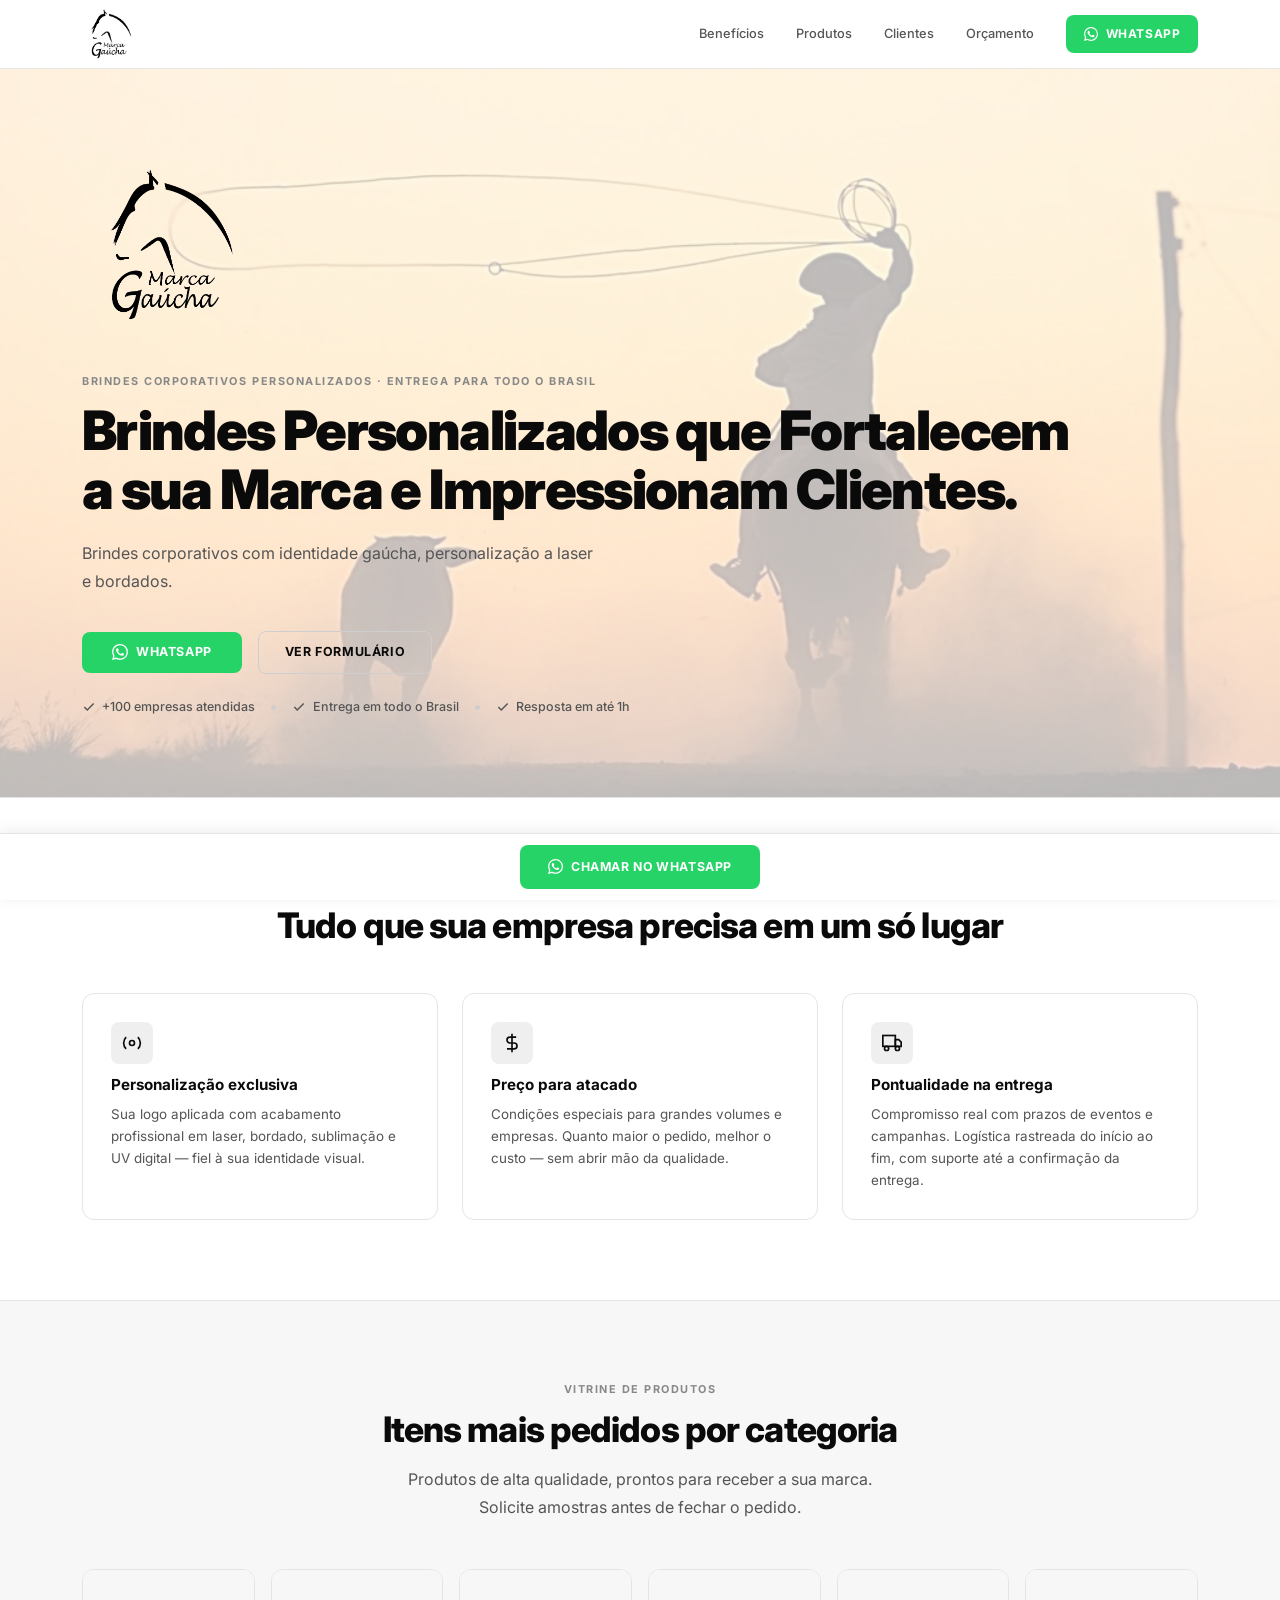
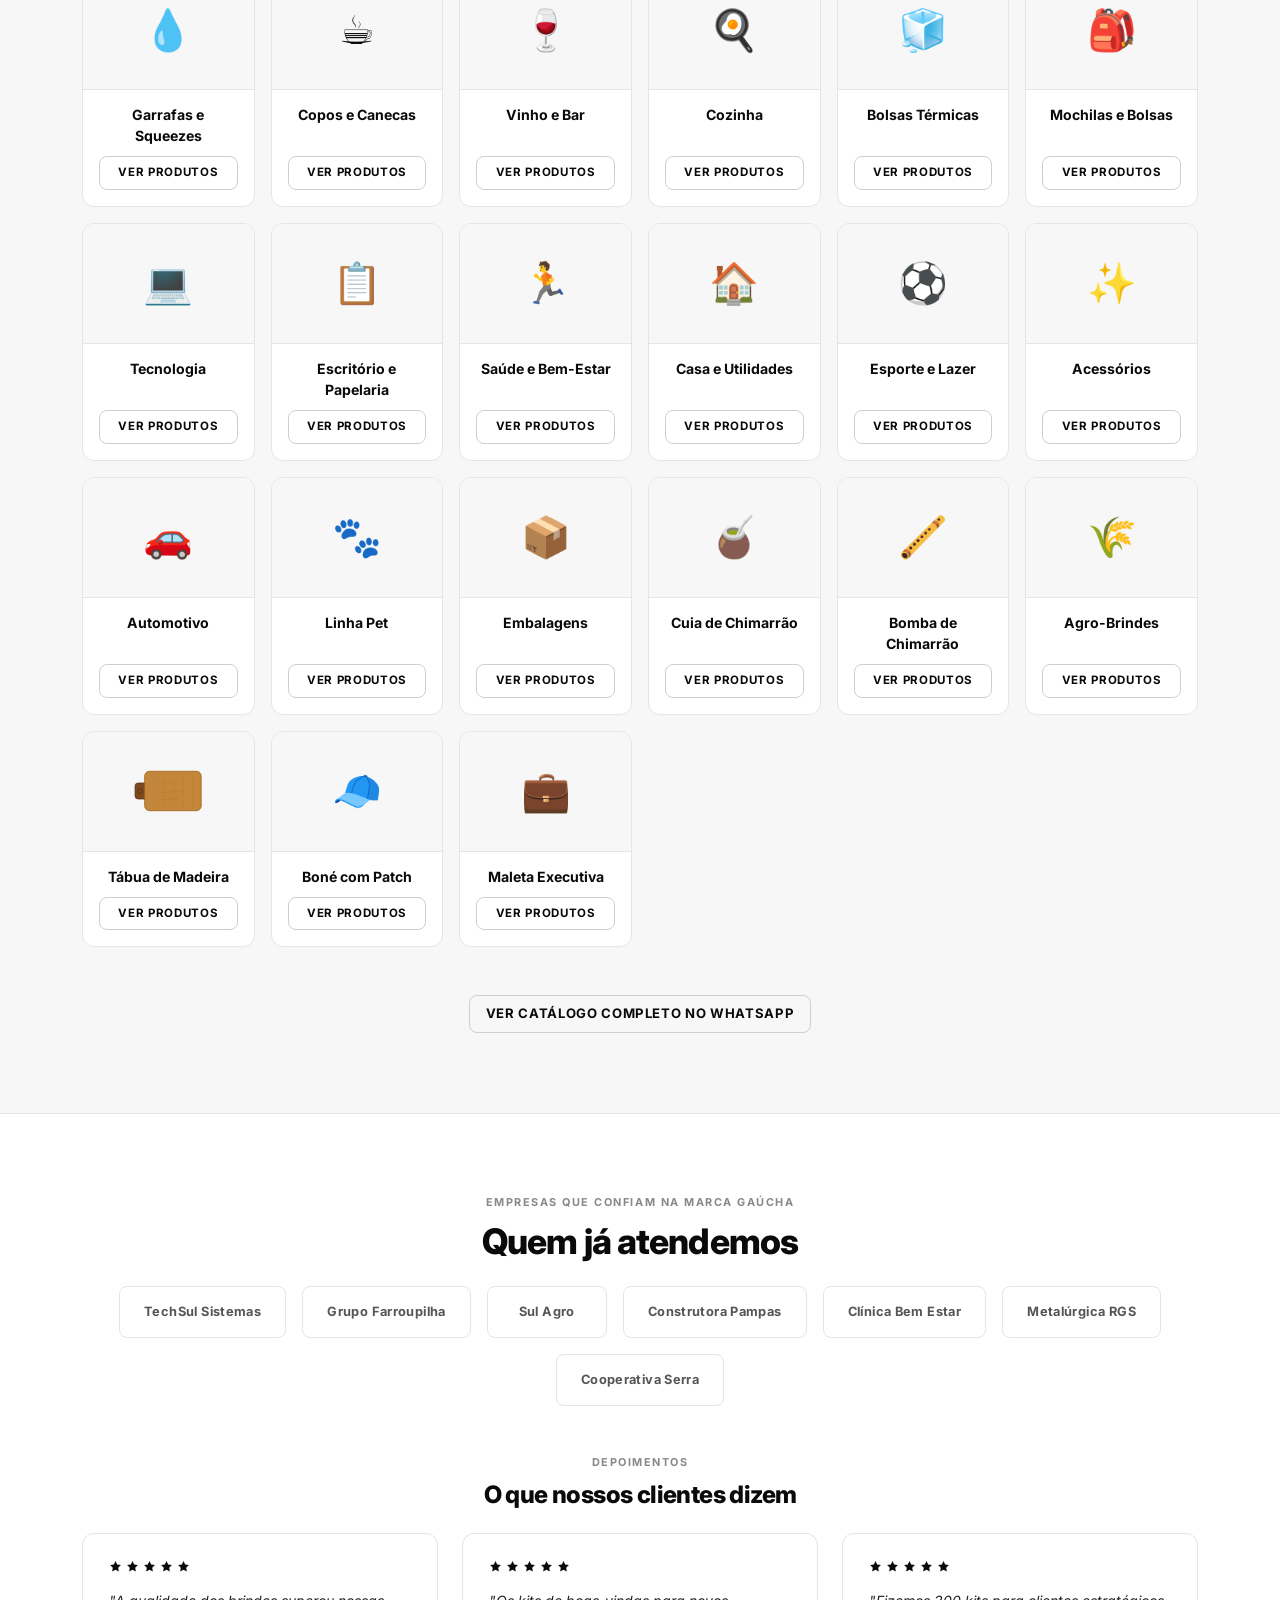
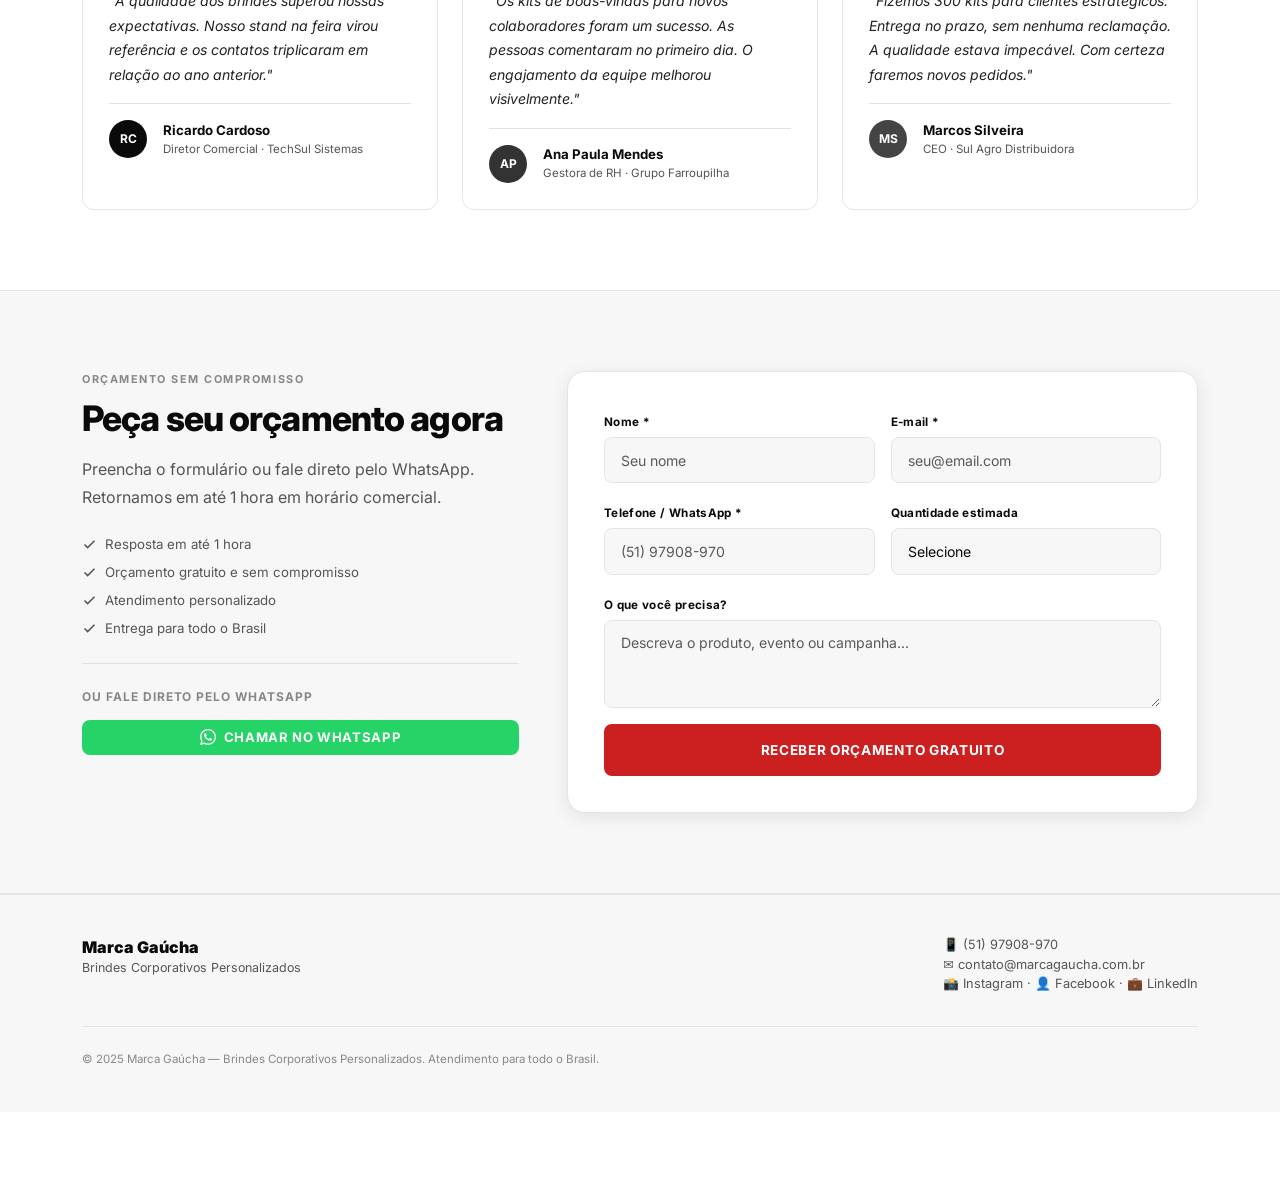
==== index.html @ e9549415 "Fix botao Ver Formulario: white-space nowrap e min-width para igualar altura ao botao WhatsApp Co-Au" ====
<!DOCTYPE html>
<html lang="pt-BR">
<head>
  <meta charset="UTF-8">
  <meta name="viewport" content="width=device-width, initial-scale=1.0">
  <title>Marca Gaúcha — Brindes Corporativos Personalizados</title>

  <!-- Bootstrap 5 -->
  <link rel="stylesheet" href="https://cdn.jsdelivr.net/npm/bootstrap@5.3.3/dist/css/bootstrap.min.css">

  <!-- Google Fonts -->
  <link rel="preconnect" href="https://fonts.googleapis.com">
  <link rel="preconnect" href="https://fonts.gstatic.com" crossorigin>
  <link rel="stylesheet" href="https://fonts.googleapis.com/css2?family=Inter:wght@400;500;600;700;800;900&display=swap">

  <style>
  /* ── Brand tokens ───────────────────────────────────────── */
  :root {
    --red: #CC1F1F;
    --red-h: #B01A1A;
    --border: #E5E5E5;
    --border-2: #CECECE;
    --surface: #F7F7F7;
    --surface2: #EFEFEF;
    --ink: #0a0a0a;
    --ink-2: #222222;
    --ink-muted: #555555;
    --ink-light: #888888;
    --radius: 8px;
    --radius-lg: 12px;
    --radius-xl: 18px;
    --shadow: 0 1px 6px rgba(0,0,0,.07);
    --shadow-md: 0 4px 18px rgba(0,0,0,.09);
  }

  /* ── Global ─────────────────────────────────────────────── */
  body {
    font-family: 'Inter', system-ui, sans-serif;
    color: var(--ink);
    background: #fff;
    padding-bottom: 68px;
    -webkit-font-smoothing: antialiased;
  }
  html { scroll-behavior: smooth; }
  a { text-decoration: none; color: inherit; }

  /* ── Typography ─────────────────────────────────────────── */
  .eyebrow {
    font-size: .68rem;
    font-weight: 700;
    letter-spacing: .14em;
    text-transform: uppercase;
    color: var(--ink-light);
    display: block;
    margin-bottom: .75rem;
  }
  .h-hero {
    font-size: clamp(2rem, 4.5vw, 3.4rem);
    font-weight: 900;
    line-height: 1.08;
    letter-spacing: -.03em;
    color: var(--ink);
    text-wrap: balance;
  }
  .h-section {
    font-size: clamp(1.5rem, 3vw, 2.2rem);
    font-weight: 800;
    line-height: 1.12;
    letter-spacing: -.025em;
    color: var(--ink);
    text-wrap: balance;
  }
  .lead-custom { font-size: 1rem; color: var(--ink-muted); line-height: 1.75; }

  /* ── Bootstrap btn overrides ────────────────────────────── */
  .btn {
    font-family: 'Inter', sans-serif;
    font-weight: 700;
    letter-spacing: .05em;
    text-transform: uppercase;
    font-size: .82rem;
    border-radius: var(--radius);
    transition: all .16s;
  }
  .btn-wa { background: #25D366; color: #fff; border: none; }
  .btn-wa:hover { background: #1ebe5c; color: #fff; transform: translateY(-1px); }
  .btn-brand { background: var(--red); color: #fff; border: none; }
  .btn-brand:hover { background: var(--red-h); color: #fff; transform: translateY(-1px); box-shadow: 0 6px 22px rgba(204,31,31,.28); }
  .btn-outline-custom { background: transparent; border: 1.5px solid var(--border-2); color: var(--ink); }
  .btn-outline-custom:hover { background: var(--ink); color: #fff; border-color: var(--ink); }
  .btn-hero { padding: .7rem 1.6rem; font-size: .78rem; min-width: 160px; white-space: nowrap; justify-content: center; }

  /* ── Sticky bar ─────────────────────────────────────────── */
  .sticky-bar {
    position: fixed;
    bottom: 0; left: 0; right: 0;
    z-index: 1050;
    background: #fff;
    border-top: 1px solid var(--border);
    padding: .7rem 1.25rem;
    box-shadow: 0 -2px 14px rgba(0,0,0,.08);
  }
  .sticky-bar .btn { max-width: 240px; height: 44px; font-size: .77rem; flex: 1; }

  /* ── Navbar ─────────────────────────────────────────────── */
  .site-header { border-bottom: 1px solid var(--border); backdrop-filter: blur(10px); }
  .site-header.sticky-top { background: rgba(255,255,255,.97) !important; }
  .nav-link { font-size: .8rem; font-weight: 500; color: var(--ink-muted) !important; }
  .nav-link:hover { color: var(--ink) !important; }
  .navbar-toggler:focus { box-shadow: none; }

  /* ── Hero ───────────────────────────────────────────────── */
  .hero {
    position: relative;
    padding: 5.5rem 0 5rem;
    border-bottom: 1px solid var(--border);
    background-image: url('img/hero-bg.jpg');
    background-size: cover;
    background-position: center 35%;
  }
  .hero::before {
    content: '';
    position: absolute;
    inset: 0;
    background: rgba(255,255,255,0.72);
    pointer-events: none;
  }
  .hero > .container { position: relative; z-index: 1; }
  .hero-subtitle { font-size: 1rem; color: var(--ink-muted); line-height: 1.75; max-width: 52ch; margin: 1.25rem 0 2.25rem; }
  .hero-trust-badge { display: flex; align-items: center; gap: .4rem; font-size: .78rem; font-weight: 500; color: var(--ink-muted); }
  .trust-dot { width: 5px; height: 5px; border-radius: 50%; background: var(--border-2); display: inline-block; }

  /* ── Sections ───────────────────────────────────────────── */
  .section { padding: 5rem 0; background: #fff; }
  .section-alt { background: var(--surface); border-top: 1px solid var(--border); border-bottom: 1px solid var(--border); }

  /* ── Benefit cards ──────────────────────────────────────── */
  .benefit-card {
    border: 1px solid var(--border);
    border-radius: var(--radius-lg);
    padding: 1.75rem;
    height: 100%;
    transition: border-color .18s, box-shadow .18s;
  }
  .benefit-card:hover { border-color: var(--ink); box-shadow: var(--shadow); }
  .benefit-icon {
    width: 42px; height: 42px;
    border-radius: var(--radius);
    background: var(--surface2);
    display: flex;
    align-items: center;
    justify-content: center;
    margin-bottom: .75rem;
  }
  .benefit-icon svg { width: 20px; height: 20px; }
  .benefit-card h3 { font-size: .95rem; font-weight: 700; margin-bottom: .5rem; }
  .benefit-card p { font-size: .84rem; color: var(--ink-muted); line-height: 1.65; margin: 0; }

  /* ── Product cards ──────────────────────────────────────── */
  .cat-grid { display: grid; grid-template-columns: repeat(auto-fill, minmax(170px, 1fr)); gap: 1rem; }
  .cat-card {
    border: 1px solid var(--border);
    border-radius: var(--radius-lg);
    overflow: hidden;
    transition: box-shadow .18s, border-color .18s;
    background: #fff;
    display: flex;
    flex-direction: column;
  }
  .cat-card:hover { box-shadow: var(--shadow-md); border-color: var(--border-2); }
  .cat-img {
    height: 120px;
    background: var(--surface);
    display: flex; align-items: center; justify-content: center;
    font-size: 2.5rem;
    border-bottom: 1px solid var(--border);
  }
  .cat-body { padding: .875rem 1rem 1rem; display: flex; flex-direction: column; gap: .625rem; flex: 1; }
  .cat-title { font-size: .88rem; font-weight: 700; margin: 0; text-align: center; }
  .cat-btn {
    display: block; width: 100%; padding: .45rem .5rem;
    font-size: .72rem; font-weight: 700; letter-spacing: .06em; text-transform: uppercase;
    text-align: center; border: 1.5px solid var(--border-2); border-radius: var(--radius);
    color: var(--ink); background: transparent; cursor: pointer;
    transition: all .16s; font-family: 'Inter', sans-serif; margin-top: auto;
  }
  .cat-btn:hover { background: var(--ink); color: #fff; border-color: var(--ink); }

  /* ── Partners & Testimonials ────────────────────────────── */
  .partner-badge {
    height: 52px; padding: 0 1.5rem;
    border: 1px solid var(--border); border-radius: var(--radius);
    display: flex; align-items: center; justify-content: center;
    font-size: .8rem; font-weight: 700; color: var(--ink-muted);
    letter-spacing: .03em; background: #fff; min-width: 120px;
  }
  .testi-card {
    border: 1px solid var(--border); border-radius: var(--radius-lg);
    padding: 1.625rem; background: #fff; height: 100%;
  }
  .star { width: 13px; height: 13px; fill: var(--ink); }
  .testi-quote { font-size: .88rem; color: var(--ink-2); line-height: 1.75; font-style: italic; }
  .testi-name { font-size: .83rem; font-weight: 700; margin: 0; }
  .testi-role { font-size: .72rem; color: var(--ink-muted); margin: 0; }
  .testi-avatar {
    width: 38px; height: 38px; border-radius: 50%;
    background: var(--ink); color: #fff;
    font-size: .75rem; font-weight: 700;
    display: flex; align-items: center; justify-content: center; flex-shrink: 0;
  }

  /* ── Form overrides ─────────────────────────────────────── */
  .form-wrap {
    background: #fff; border: 1px solid var(--border);
    border-radius: var(--radius-xl); padding: 2.25rem;
    box-shadow: var(--shadow-md);
  }
  .form-control, .form-select {
    background: var(--surface); border: 1.5px solid var(--border);
    border-radius: var(--radius); font-family: 'Inter', sans-serif;
    font-size: .88rem; color: var(--ink); padding: .72rem 1rem;
  }
  .form-control:focus, .form-select:focus {
    border-color: var(--ink); background: var(--surface); box-shadow: none;
  }
  .form-label { font-size: .73rem; font-weight: 700; letter-spacing: .03em; color: var(--ink); margin-bottom: .35rem; }

  /* ── Footer ─────────────────────────────────────────────── */
  .footer { background: var(--surface); border-top: 1px solid var(--border); padding: 2.5rem 0 1.75rem; }
  .footer-logo { font-size: 1rem; font-weight: 900; color: var(--ink); }
  .footer-tagline { font-size: .78rem; color: var(--ink-muted); }
  .footer-contacts a { font-size: .8rem; color: var(--ink-muted); display: block; }
  .footer-contacts a:hover { color: var(--ink); }
  .footer-copy { font-size: .72rem; color: var(--ink-light); margin-top: 2rem; padding-top: 1.5rem; border-top: 1px solid var(--border); }

  /* ── Fade in ─────────────────────────────────────────────── */
  @media (prefers-reduced-motion: no-preference) {
    .fade-in { opacity: 0; transform: translateY(18px); transition: opacity .45s, transform .45s; }
    .fade-in.in { opacity: 1; transform: none; }
  }
  </style>
</head>
<body>

<!-- ── STICKY BAR ───────────────────────────────────────────── -->
<div class="sticky-bar d-flex justify-content-center gap-3">
  <a href="https://wa.me/5551979908970?text=Ol%C3%A1%2C%20quero%20um%20or%C3%A7amento%20de%20brindes%20corporativos!"
     class="btn btn-wa d-flex align-items-center justify-content-center gap-2"
     target="_blank" rel="noopener">
    <svg width="15" height="15" viewBox="0 0 24 24" fill="currentColor"><path d="M17.472 14.382c-.297-.149-1.758-.867-2.03-.967-.273-.099-.471-.148-.67.15-.197.297-.767.966-.94 1.164-.173.199-.347.223-.644.075-.297-.15-1.255-.463-2.39-1.475-.883-.788-1.48-1.761-1.653-2.059-.173-.297-.018-.458.13-.606.134-.133.298-.347.446-.52.149-.174.198-.298.298-.497.099-.198.05-.371-.025-.52-.075-.149-.669-1.612-.916-2.207-.242-.579-.487-.5-.669-.51-.173-.008-.371-.01-.57-.01-.198 0-.52.074-.792.372-.272.297-1.04 1.016-1.04 2.479 0 1.462 1.065 2.875 1.213 3.074.149.198 2.096 3.2 5.077 4.487.709.306 1.262.489 1.694.625.712.227 1.36.195 1.871.118.571-.085 1.758-.719 2.006-1.413.248-.694.248-1.289.173-1.413-.074-.124-.272-.198-.57-.347m-5.421 7.403h-.004a9.87 9.87 0 01-5.031-1.378l-.361-.214-3.741.982.998-3.648-.235-.374a9.86 9.86 0 01-1.51-5.26c.001-5.45 4.436-9.884 9.888-9.884 2.64 0 5.122 1.03 6.988 2.898a9.825 9.825 0 012.893 6.994c-.003 5.45-4.437 9.884-9.885 9.884m8.413-18.297A11.815 11.815 0 0012.05 0C5.495 0 .16 5.335.157 11.892c0 2.096.547 4.142 1.588 5.945L.057 24l6.305-1.654a11.882 11.882 0 005.683 1.448h.005c6.554 0 11.89-5.335 11.893-11.893a11.821 11.821 0 00-3.48-8.413z"/></svg>
    Chamar no WhatsApp
  </a>
</div>

<!-- ── NAVBAR ───────────────────────────────────────────────── -->
<nav class="navbar navbar-expand-lg navbar-light site-header sticky-top">
  <div class="container">
    <a class="navbar-brand p-0" href="#">
      <img src="img/logo.png" alt="Marca Gaúcha" height="52" style="width:auto;mix-blend-mode:multiply">
    </a>
    <button class="navbar-toggler border-0" type="button"
            data-bs-toggle="collapse" data-bs-target="#navMenu"
            aria-controls="navMenu" aria-expanded="false" aria-label="Abrir menu">
      <span class="navbar-toggler-icon"></span>
    </button>
    <div class="collapse navbar-collapse" id="navMenu">
      <ul class="navbar-nav ms-auto align-items-lg-center gap-lg-3 gap-2 py-2 py-lg-0">
        <li class="nav-item"><a class="nav-link" href="#beneficios">Benefícios</a></li>
        <li class="nav-item"><a class="nav-link" href="#produtos">Produtos</a></li>
        <li class="nav-item"><a class="nav-link" href="#clientes">Clientes</a></li>
        <li class="nav-item"><a class="nav-link" href="#orcamento">Orçamento</a></li>
        <li class="nav-item ms-lg-2 mt-2 mt-lg-0">
          <a href="https://wa.me/5551979908970?text=Ol%C3%A1%2C%20quero%20um%20or%C3%A7amento!"
             class="btn btn-wa d-flex align-items-center gap-2"
             style="font-size:.75rem;padding:.6rem 1.1rem" target="_blank" rel="noopener">
            <svg width="14" height="14" viewBox="0 0 24 24" fill="currentColor"><path d="M17.472 14.382c-.297-.149-1.758-.867-2.03-.967-.273-.099-.471-.148-.67.15-.197.297-.767.966-.94 1.164-.173.199-.347.223-.644.075-.297-.15-1.255-.463-2.39-1.475-.883-.788-1.48-1.761-1.653-2.059-.173-.297-.018-.458.13-.606.134-.133.298-.347.446-.52.149-.174.198-.298.298-.497.099-.198.05-.371-.025-.52-.075-.149-.669-1.612-.916-2.207-.242-.579-.487-.5-.669-.51-.173-.008-.371-.01-.57-.01-.198 0-.52.074-.792.372-.272.297-1.04 1.016-1.04 2.479 0 1.462 1.065 2.875 1.213 3.074.149.198 2.096 3.2 5.077 4.487.709.306 1.262.489 1.694.625.712.227 1.36.195 1.871.118.571-.085 1.758-.719 2.006-1.413.248-.694.248-1.289.173-1.413-.074-.124-.272-.198-.57-.347m-5.421 7.403h-.004a9.87 9.87 0 01-5.031-1.378l-.361-.214-3.741.982.998-3.648-.235-.374a9.86 9.86 0 01-1.51-5.26c.001-5.45 4.436-9.884 9.888-9.884 2.64 0 5.122 1.03 6.988 2.898a9.825 9.825 0 012.893 6.994c-.003 5.45-4.437 9.884-9.885 9.884m8.413-18.297A11.815 11.815 0 0012.05 0C5.495 0 .16 5.335.157 11.892c0 2.096.547 4.142 1.588 5.945L.057 24l6.305-1.654a11.882 11.882 0 005.683 1.448h.005c6.554 0 11.89-5.335 11.893-11.893a11.821 11.821 0 00-3.48-8.413z"/></svg>
            WhatsApp
          </a>
        </li>
      </ul>
    </div>
  </div>
</nav>

<!-- ── 1. HERO ───────────────────────────────────────────────── -->
<section class="hero">
  <div class="container">
    <div class="d-flex align-items-start gap-5 flex-wrap">
      <div class="flex-shrink-0 d-flex flex-column align-items-center pt-2">
        <img src="img/logo.png" alt="Marca Gaúcha" height="160" style="width:auto;mix-blend-mode:multiply">
      </div>
      <div class="flex-grow-1" style="min-width:280px">
        <span class="eyebrow">Brindes Corporativos Personalizados · Entrega para todo o Brasil</span>
        <h1 class="h-hero">Brindes Personalizados que Fortalecem a sua Marca e Impressionam Clientes.</h1>
        <p class="hero-subtitle">Brindes corporativos com identidade gaúcha, personalização a laser e bordados.</p>
        <div class="d-flex flex-wrap gap-3 align-items-center">
          <a href="https://wa.me/5551979908970?text=Ol%C3%A1%2C%20quero%20um%20or%C3%A7amento%20de%20brindes%20corporativos!"
             class="btn btn-wa btn-hero d-flex align-items-center gap-2" target="_blank" rel="noopener">
            <svg width="16" height="16" viewBox="0 0 24 24" fill="currentColor"><path d="M17.472 14.382c-.297-.149-1.758-.867-2.03-.967-.273-.099-.471-.148-.67.15-.197.297-.767.966-.94 1.164-.173.199-.347.223-.644.075-.297-.15-1.255-.463-2.39-1.475-.883-.788-1.48-1.761-1.653-2.059-.173-.297-.018-.458.13-.606.134-.133.298-.347.446-.52.149-.174.198-.298.298-.497.099-.198.05-.371-.025-.52-.075-.149-.669-1.612-.916-2.207-.242-.579-.487-.5-.669-.51-.173-.008-.371-.01-.57-.01-.198 0-.52.074-.792.372-.272.297-1.04 1.016-1.04 2.479 0 1.462 1.065 2.875 1.213 3.074.149.198 2.096 3.2 5.077 4.487.709.306 1.262.489 1.694.625.712.227 1.36.195 1.871.118.571-.085 1.758-.719 2.006-1.413.248-.694.248-1.289.173-1.413-.074-.124-.272-.198-.57-.347m-5.421 7.403h-.004a9.87 9.87 0 01-5.031-1.378l-.361-.214-3.741.982.998-3.648-.235-.374a9.86 9.86 0 01-1.51-5.26c.001-5.45 4.436-9.884 9.888-9.884 2.64 0 5.122 1.03 6.988 2.898a9.825 9.825 0 012.893 6.994c-.003 5.45-4.437 9.884-9.885 9.884m8.413-18.297A11.815 11.815 0 0012.05 0C5.495 0 .16 5.335.157 11.892c0 2.096.547 4.142 1.588 5.945L.057 24l6.305-1.654a11.882 11.882 0 005.683 1.448h.005c6.554 0 11.89-5.335 11.893-11.893a11.821 11.821 0 00-3.48-8.413z"/></svg>
            WhatsApp
          </a>
          <a href="#orcamento" class="btn btn-outline-custom btn-hero">Ver formulário</a>
        </div>
        <div class="d-flex flex-wrap align-items-center gap-3 mt-4">
          <span class="hero-trust-badge">
            <svg width="14" height="14" viewBox="0 0 24 24" fill="none" stroke="currentColor" stroke-width="2.5"><polyline points="20 6 9 17 4 12"/></svg>
            +100 empresas atendidas
          </span>
          <span class="trust-dot"></span>
          <span class="hero-trust-badge">
            <svg width="14" height="14" viewBox="0 0 24 24" fill="none" stroke="currentColor" stroke-width="2.5"><polyline points="20 6 9 17 4 12"/></svg>
            Entrega em todo o Brasil
          </span>
          <span class="trust-dot"></span>
          <span class="hero-trust-badge">
            <svg width="14" height="14" viewBox="0 0 24 24" fill="none" stroke="currentColor" stroke-width="2.5"><polyline points="20 6 9 17 4 12"/></svg>
            Resposta em até 1h
          </span>
        </div>
      </div>
    </div>
  </div>
</section>

<!-- ── 2. BENEFÍCIOS ─────────────────────────────────────────── -->
<section class="section" id="beneficios">
  <div class="container">
    <div class="text-center mb-5">
      <span class="eyebrow">Por que nos escolher?</span>
      <h2 class="h-section">Tudo que sua empresa precisa em um só lugar</h2>
    </div>
    <div class="row g-4">
      <div class="col-md-4">
        <div class="benefit-card fade-in">
          <div class="benefit-icon">
            <svg viewBox="0 0 24 24" fill="none" stroke="currentColor" stroke-width="2"><circle cx="12" cy="12" r="3"/><path d="M19.07 4.93a10 10 0 0 1 0 14.14M4.93 4.93a10 10 0 0 0 0 14.14"/></svg>
          </div>
          <h3>Personalização exclusiva</h3>
          <p>Sua logo aplicada com acabamento profissional em laser, bordado, sublimação e UV digital — fiel à sua identidade visual.</p>
        </div>
      </div>
      <div class="col-md-4">
        <div class="benefit-card fade-in">
          <div class="benefit-icon">
            <svg viewBox="0 0 24 24" fill="none" stroke="currentColor" stroke-width="2"><line x1="12" y1="1" x2="12" y2="23"/><path d="M17 5H9.5a3.5 3.5 0 0 0 0 7h5a3.5 3.5 0 0 1 0 7H6"/></svg>
          </div>
          <h3>Preço para atacado</h3>
          <p>Condições especiais para grandes volumes e empresas. Quanto maior o pedido, melhor o custo — sem abrir mão da qualidade.</p>
        </div>
      </div>
      <div class="col-md-4">
        <div class="benefit-card fade-in">
          <div class="benefit-icon">
            <svg viewBox="0 0 24 24" fill="none" stroke="currentColor" stroke-width="2"><rect x="1" y="3" width="15" height="13"/><polygon points="16 8 20 8 23 11 23 16 16 16 16 8"/><circle cx="5.5" cy="18.5" r="2.5"/><circle cx="18.5" cy="18.5" r="2.5"/></svg>
          </div>
          <h3>Pontualidade na entrega</h3>
          <p>Compromisso real com prazos de eventos e campanhas. Logística rastreada do início ao fim, com suporte até a confirmação da entrega.</p>
        </div>
      </div>
    </div>
  </div>
</section>

<!-- ── 3. PRODUTOS ───────────────────────────────────────────── -->
<section class="section section-alt" id="produtos">
  <div class="container">
    <div class="text-center mb-5">
      <span class="eyebrow">Vitrine de Produtos</span>
      <h2 class="h-section">Itens mais pedidos por categoria</h2>
      <p class="lead-custom mx-auto mt-3" style="max-width:52ch">Produtos de alta qualidade, prontos para receber a sua marca. Solicite amostras antes de fechar o pedido.</p>
    </div>
    <div class="cat-grid">
      <div class="cat-card fade-in"><div class="cat-img">💧</div><div class="cat-body"><p class="cat-title">Garrafas e Squeezes</p><a href="#orcamento" class="cat-btn">Ver Produtos</a></div></div>
      <div class="cat-card fade-in"><div class="cat-img">☕</div><div class="cat-body"><p class="cat-title">Copos e Canecas</p><a href="#orcamento" class="cat-btn">Ver Produtos</a></div></div>
      <div class="cat-card fade-in"><div class="cat-img">🍷</div><div class="cat-body"><p class="cat-title">Vinho e Bar</p><a href="#orcamento" class="cat-btn">Ver Produtos</a></div></div>
      <div class="cat-card fade-in"><div class="cat-img">🍳</div><div class="cat-body"><p class="cat-title">Cozinha</p><a href="#orcamento" class="cat-btn">Ver Produtos</a></div></div>
      <div class="cat-card fade-in"><div class="cat-img">🧊</div><div class="cat-body"><p class="cat-title">Bolsas Térmicas</p><a href="#orcamento" class="cat-btn">Ver Produtos</a></div></div>
      <div class="cat-card fade-in"><div class="cat-img">🎒</div><div class="cat-body"><p class="cat-title">Mochilas e Bolsas</p><a href="#orcamento" class="cat-btn">Ver Produtos</a></div></div>
      <div class="cat-card fade-in"><div class="cat-img">💻</div><div class="cat-body"><p class="cat-title">Tecnologia</p><a href="#orcamento" class="cat-btn">Ver Produtos</a></div></div>
      <div class="cat-card fade-in"><div class="cat-img">📋</div><div class="cat-body"><p class="cat-title">Escritório e Papelaria</p><a href="#orcamento" class="cat-btn">Ver Produtos</a></div></div>
      <div class="cat-card fade-in"><div class="cat-img">🏃</div><div class="cat-body"><p class="cat-title">Saúde e Bem-Estar</p><a href="#orcamento" class="cat-btn">Ver Produtos</a></div></div>
      <div class="cat-card fade-in"><div class="cat-img">🏠</div><div class="cat-body"><p class="cat-title">Casa e Utilidades</p><a href="#orcamento" class="cat-btn">Ver Produtos</a></div></div>
      <div class="cat-card fade-in"><div class="cat-img">⚽</div><div class="cat-body"><p class="cat-title">Esporte e Lazer</p><a href="#orcamento" class="cat-btn">Ver Produtos</a></div></div>
      <div class="cat-card fade-in"><div class="cat-img">✨</div><div class="cat-body"><p class="cat-title">Acessórios</p><a href="#orcamento" class="cat-btn">Ver Produtos</a></div></div>
      <div class="cat-card fade-in"><div class="cat-img">🚗</div><div class="cat-body"><p class="cat-title">Automotivo</p><a href="#orcamento" class="cat-btn">Ver Produtos</a></div></div>
      <div class="cat-card fade-in"><div class="cat-img">🐾</div><div class="cat-body"><p class="cat-title">Linha Pet</p><a href="#orcamento" class="cat-btn">Ver Produtos</a></div></div>
      <div class="cat-card fade-in"><div class="cat-img">📦</div><div class="cat-body"><p class="cat-title">Embalagens</p><a href="#orcamento" class="cat-btn">Ver Produtos</a></div></div>
      <div class="cat-card fade-in"><div class="cat-img">🧉</div><div class="cat-body"><p class="cat-title">Cuia de Chimarrão</p><a href="#orcamento" class="cat-btn">Ver Produtos</a></div></div>
      <div class="cat-card fade-in"><div class="cat-img">🪈</div><div class="cat-body"><p class="cat-title">Bomba de Chimarrão</p><a href="#orcamento" class="cat-btn">Ver Produtos</a></div></div>
      <div class="cat-card fade-in"><div class="cat-img">🌾</div><div class="cat-body"><p class="cat-title">Agro-Brindes</p><a href="#orcamento" class="cat-btn">Ver Produtos</a></div></div>
      <div class="cat-card fade-in">
        <div class="cat-img">
          <svg viewBox="0 0 130 90" xmlns="http://www.w3.org/2000/svg" style="height:48px;width:auto">
            <rect x="2" y="30" width="24" height="30" rx="6" fill="#7B4A1E" stroke="#5C3210" stroke-width="1.5"/>
            <circle cx="11" cy="45" r="4.5" fill="none" stroke="#5C3210" stroke-width="1.5"/>
            <rect x="20" y="8" width="106" height="74" rx="9" fill="#C4863A" stroke="#9E651C" stroke-width="1.5"/>
            <line x1="38" y1="12" x2="38" y2="78" stroke="#9E651C" stroke-width="1" stroke-dasharray="2,3" opacity="0.5"/>
            <line x1="56" y1="12" x2="56" y2="78" stroke="#9E651C" stroke-width="1" stroke-dasharray="2,3" opacity="0.5"/>
            <line x1="74" y1="12" x2="74" y2="78" stroke="#9E651C" stroke-width="1" stroke-dasharray="2,3" opacity="0.5"/>
            <line x1="92" y1="12" x2="92" y2="78" stroke="#9E651C" stroke-width="1" stroke-dasharray="2,3" opacity="0.5"/>
            <line x1="110" y1="12" x2="110" y2="78" stroke="#9E651C" stroke-width="1" stroke-dasharray="2,3" opacity="0.5"/>
            <line x1="45" y1="30" x2="80" y2="28" stroke="#9E651C" stroke-width="1" opacity="0.35"/>
            <line x1="50" y1="48" x2="95" y2="45" stroke="#9E651C" stroke-width="1" opacity="0.35"/>
            <line x1="42" y1="62" x2="85" y2="60" stroke="#9E651C" stroke-width="1" opacity="0.35"/>
          </svg>
        </div>
        <div class="cat-body"><p class="cat-title">Tábua de Madeira</p><a href="#orcamento" class="cat-btn">Ver Produtos</a></div>
      </div>
      <div class="cat-card fade-in"><div class="cat-img">🧢</div><div class="cat-body"><p class="cat-title">Boné com Patch</p><a href="#orcamento" class="cat-btn">Ver Produtos</a></div></div>
      <div class="cat-card fade-in"><div class="cat-img">💼</div><div class="cat-body"><p class="cat-title">Maleta Executiva</p><a href="#orcamento" class="cat-btn">Ver Produtos</a></div></div>
    </div>
    <div class="text-center mt-5">
      <a href="https://wa.me/5551979908970?text=Ol%C3%A1%2C%20quero%20ver%20o%20cat%C3%A1logo%20completo!"
         class="btn btn-outline-custom btn-lg" target="_blank" rel="noopener">
        Ver catálogo completo no WhatsApp
      </a>
    </div>
  </div>
</section>

<!-- ── 4. PROVA SOCIAL ───────────────────────────────────────── -->
<section class="section" id="clientes">
  <div class="container">
    <div class="text-center mb-4">
      <span class="eyebrow">Empresas que confiam na Marca Gaúcha</span>
      <h2 class="h-section">Quem já atendemos</h2>
    </div>
    <div class="d-flex flex-wrap gap-3 justify-content-center mb-5">
      <div class="partner-badge">TechSul Sistemas</div>
      <div class="partner-badge">Grupo Farroupilha</div>
      <div class="partner-badge">Sul Agro</div>
      <div class="partner-badge">Construtora Pampas</div>
      <div class="partner-badge">Clínica Bem Estar</div>
      <div class="partner-badge">Metalúrgica RGS</div>
      <div class="partner-badge">Cooperativa Serra</div>
    </div>
    <div class="text-center mb-4">
      <span class="eyebrow">Depoimentos</span>
      <h2 class="h-section" style="font-size:1.5rem">O que nossos clientes dizem</h2>
    </div>
    <div class="row g-4">
      <div class="col-md-4">
        <div class="testi-card fade-in">
          <div class="d-flex gap-1 mb-3">
            <svg class="star" viewBox="0 0 24 24"><polygon points="12 2 15.09 8.26 22 9.27 17 14.14 18.18 21.02 12 17.77 5.82 21.02 7 14.14 2 9.27 8.91 8.26 12 2"/></svg>
            <svg class="star" viewBox="0 0 24 24"><polygon points="12 2 15.09 8.26 22 9.27 17 14.14 18.18 21.02 12 17.77 5.82 21.02 7 14.14 2 9.27 8.91 8.26 12 2"/></svg>
            <svg class="star" viewBox="0 0 24 24"><polygon points="12 2 15.09 8.26 22 9.27 17 14.14 18.18 21.02 12 17.77 5.82 21.02 7 14.14 2 9.27 8.91 8.26 12 2"/></svg>
            <svg class="star" viewBox="0 0 24 24"><polygon points="12 2 15.09 8.26 22 9.27 17 14.14 18.18 21.02 12 17.77 5.82 21.02 7 14.14 2 9.27 8.91 8.26 12 2"/></svg>
            <svg class="star" viewBox="0 0 24 24"><polygon points="12 2 15.09 8.26 22 9.27 17 14.14 18.18 21.02 12 17.77 5.82 21.02 7 14.14 2 9.27 8.91 8.26 12 2"/></svg>
          </div>
          <p class="testi-quote">"A qualidade dos brindes superou nossas expectativas. Nosso stand na feira virou referência e os contatos triplicaram em relação ao ano anterior."</p>
          <div class="d-flex align-items-center gap-3 pt-3 mt-3 border-top">
            <div class="testi-avatar">RC</div>
            <div>
              <p class="testi-name">Ricardo Cardoso</p>
              <p class="testi-role">Diretor Comercial · TechSul Sistemas</p>
            </div>
          </div>
        </div>
      </div>
      <div class="col-md-4">
        <div class="testi-card fade-in">
          <div class="d-flex gap-1 mb-3">
            <svg class="star" viewBox="0 0 24 24"><polygon points="12 2 15.09 8.26 22 9.27 17 14.14 18.18 21.02 12 17.77 5.82 21.02 7 14.14 2 9.27 8.91 8.26 12 2"/></svg>
            <svg class="star" viewBox="0 0 24 24"><polygon points="12 2 15.09 8.26 22 9.27 17 14.14 18.18 21.02 12 17.77 5.82 21.02 7 14.14 2 9.27 8.91 8.26 12 2"/></svg>
            <svg class="star" viewBox="0 0 24 24"><polygon points="12 2 15.09 8.26 22 9.27 17 14.14 18.18 21.02 12 17.77 5.82 21.02 7 14.14 2 9.27 8.91 8.26 12 2"/></svg>
            <svg class="star" viewBox="0 0 24 24"><polygon points="12 2 15.09 8.26 22 9.27 17 14.14 18.18 21.02 12 17.77 5.82 21.02 7 14.14 2 9.27 8.91 8.26 12 2"/></svg>
            <svg class="star" viewBox="0 0 24 24"><polygon points="12 2 15.09 8.26 22 9.27 17 14.14 18.18 21.02 12 17.77 5.82 21.02 7 14.14 2 9.27 8.91 8.26 12 2"/></svg>
          </div>
          <p class="testi-quote">"Os kits de boas-vindas para novos colaboradores foram um sucesso. As pessoas comentaram no primeiro dia. O engajamento da equipe melhorou visivelmente."</p>
          <div class="d-flex align-items-center gap-3 pt-3 mt-3 border-top">
            <div class="testi-avatar" style="background:#333">AP</div>
            <div>
              <p class="testi-name">Ana Paula Mendes</p>
              <p class="testi-role">Gestora de RH · Grupo Farroupilha</p>
            </div>
          </div>
        </div>
      </div>
      <div class="col-md-4">
        <div class="testi-card fade-in">
          <div class="d-flex gap-1 mb-3">
            <svg class="star" viewBox="0 0 24 24"><polygon points="12 2 15.09 8.26 22 9.27 17 14.14 18.18 21.02 12 17.77 5.82 21.02 7 14.14 2 9.27 8.91 8.26 12 2"/></svg>
            <svg class="star" viewBox="0 0 24 24"><polygon points="12 2 15.09 8.26 22 9.27 17 14.14 18.18 21.02 12 17.77 5.82 21.02 7 14.14 2 9.27 8.91 8.26 12 2"/></svg>
            <svg class="star" viewBox="0 0 24 24"><polygon points="12 2 15.09 8.26 22 9.27 17 14.14 18.18 21.02 12 17.77 5.82 21.02 7 14.14 2 9.27 8.91 8.26 12 2"/></svg>
            <svg class="star" viewBox="0 0 24 24"><polygon points="12 2 15.09 8.26 22 9.27 17 14.14 18.18 21.02 12 17.77 5.82 21.02 7 14.14 2 9.27 8.91 8.26 12 2"/></svg>
            <svg class="star" viewBox="0 0 24 24"><polygon points="12 2 15.09 8.26 22 9.27 17 14.14 18.18 21.02 12 17.77 5.82 21.02 7 14.14 2 9.27 8.91 8.26 12 2"/></svg>
          </div>
          <p class="testi-quote">"Fizemos 300 kits para clientes estratégicos. Entrega no prazo, sem nenhuma reclamação. A qualidade estava impecável. Com certeza faremos novos pedidos."</p>
          <div class="d-flex align-items-center gap-3 pt-3 mt-3 border-top">
            <div class="testi-avatar" style="background:#444">MS</div>
            <div>
              <p class="testi-name">Marcos Silveira</p>
              <p class="testi-role">CEO · Sul Agro Distribuidora</p>
            </div>
          </div>
        </div>
      </div>
    </div>
  </div>
</section>

<!-- ── 5. FORMULÁRIO ─────────────────────────────────────────── -->
<section class="section section-alt" id="orcamento">
  <div class="container">
    <div class="row g-5 align-items-start">
      <div class="col-md-5">
        <span class="eyebrow">Orçamento sem compromisso</span>
        <h2 class="h-section">Peça seu orçamento agora</h2>
        <p class="lead-custom mt-3">Preencha o formulário ou fale direto pelo WhatsApp. Retornamos em até 1 hora em horário comercial.</p>
        <div class="d-flex flex-column gap-2 mt-4">
          <div class="d-flex align-items-center gap-2" style="font-size:.83rem;color:var(--ink-muted)">
            <svg width="15" height="15" viewBox="0 0 24 24" fill="none" stroke="currentColor" stroke-width="2.5"><polyline points="20 6 9 17 4 12"/></svg>Resposta em até 1 hora
          </div>
          <div class="d-flex align-items-center gap-2" style="font-size:.83rem;color:var(--ink-muted)">
            <svg width="15" height="15" viewBox="0 0 24 24" fill="none" stroke="currentColor" stroke-width="2.5"><polyline points="20 6 9 17 4 12"/></svg>Orçamento gratuito e sem compromisso
          </div>
          <div class="d-flex align-items-center gap-2" style="font-size:.83rem;color:var(--ink-muted)">
            <svg width="15" height="15" viewBox="0 0 24 24" fill="none" stroke="currentColor" stroke-width="2.5"><polyline points="20 6 9 17 4 12"/></svg>Atendimento personalizado
          </div>
          <div class="d-flex align-items-center gap-2" style="font-size:.83rem;color:var(--ink-muted)">
            <svg width="15" height="15" viewBox="0 0 24 24" fill="none" stroke="currentColor" stroke-width="2.5"><polyline points="20 6 9 17 4 12"/></svg>Entrega para todo o Brasil
          </div>
        </div>
        <div class="mt-4 pt-4 border-top">
          <p style="font-size:.75rem;font-weight:700;letter-spacing:.08em;text-transform:uppercase;color:var(--ink-light);margin-bottom:.875rem">Ou fale direto pelo WhatsApp</p>
          <a href="https://wa.me/5551979908970?text=Ol%C3%A1%2C%20quero%20um%20or%C3%A7amento!"
             class="btn btn-wa btn-lg w-100 d-flex align-items-center justify-content-center gap-2"
             target="_blank" rel="noopener">
            <svg width="16" height="16" viewBox="0 0 24 24" fill="currentColor"><path d="M17.472 14.382c-.297-.149-1.758-.867-2.03-.967-.273-.099-.471-.148-.67.15-.197.297-.767.966-.94 1.164-.173.199-.347.223-.644.075-.297-.15-1.255-.463-2.39-1.475-.883-.788-1.48-1.761-1.653-2.059-.173-.297-.018-.458.13-.606.134-.133.298-.347.446-.52.149-.174.198-.298.298-.497.099-.198.05-.371-.025-.52-.075-.149-.669-1.612-.916-2.207-.242-.579-.487-.5-.669-.51-.173-.008-.371-.01-.57-.01-.198 0-.52.074-.792.372-.272.297-1.04 1.016-1.04 2.479 0 1.462 1.065 2.875 1.213 3.074.149.198 2.096 3.2 5.077 4.487.709.306 1.262.489 1.694.625.712.227 1.36.195 1.871.118.571-.085 1.758-.719 2.006-1.413.248-.694.248-1.289.173-1.413-.074-.124-.272-.198-.57-.347m-5.421 7.403h-.004a9.87 9.87 0 01-5.031-1.378l-.361-.214-3.741.982.998-3.648-.235-.374a9.86 9.86 0 01-1.51-5.26c.001-5.45 4.436-9.884 9.888-9.884 2.64 0 5.122 1.03 6.988 2.898a9.825 9.825 0 012.893 6.994c-.003 5.45-4.437 9.884-9.885 9.884m8.413-18.297A11.815 11.815 0 0012.05 0C5.495 0 .16 5.335.157 11.892c0 2.096.547 4.142 1.588 5.945L.057 24l6.305-1.654a11.882 11.882 0 005.683 1.448h.005c6.554 0 11.89-5.335 11.893-11.893a11.821 11.821 0 00-3.48-8.413z"/></svg>
            Chamar no WhatsApp
          </a>
        </div>
      </div>
      <div class="col-md-7">
        <div class="form-wrap">
          <form id="qform" onsubmit="handleForm(event)">
            <div class="row g-3 mb-3">
              <div class="col-sm-6">
                <label class="form-label" for="fn">Nome *</label>
                <input class="form-control" type="text" id="fn" required placeholder="Seu nome">
              </div>
              <div class="col-sm-6">
                <label class="form-label" for="fe">E-mail *</label>
                <input class="form-control" type="email" id="fe" required placeholder="seu@email.com">
              </div>
              <div class="col-sm-6">
                <label class="form-label" for="fw">Telefone / WhatsApp *</label>
                <input class="form-control" type="tel" id="fw" required placeholder="(51) 97908-970">
              </div>
              <div class="col-sm-6">
                <label class="form-label" for="fq">Quantidade estimada</label>
                <select class="form-select" id="fq">
                  <option value="">Selecione</option>
                  <option>Até 50 unidades</option>
                  <option>50 a 200 unidades</option>
                  <option>200 a 500 unidades</option>
                  <option>Acima de 500 unidades</option>
                  <option>Ainda não sei</option>
                </select>
              </div>
              <div class="col-12">
                <label class="form-label" for="fm">O que você precisa?</label>
                <textarea class="form-control" id="fm" rows="3" placeholder="Descreva o produto, evento ou campanha..."></textarea>
              </div>
            </div>
            <button type="submit" class="btn btn-brand w-100" style="font-size:.85rem;padding:1rem">
              Receber Orçamento Gratuito
            </button>
          </form>
          <div id="qok" style="display:none;text-align:center;padding:2.5rem 1rem">
            <div style="font-size:2.5rem;margin-bottom:.75rem">✅</div>
            <h3 style="font-size:1.1rem;font-weight:800;margin:0 0 .5rem">Mensagem recebida!</h3>
            <p style="font-size:.88rem;color:var(--ink-muted);margin-bottom:1.5rem">Nossa equipe responde em até 1 hora. Você também pode nos chamar agora:</p>
            <a href="https://wa.me/5551979908970" class="btn btn-wa btn-lg d-flex align-items-center gap-2 mx-auto" style="width:fit-content" target="_blank" rel="noopener">
              Chamar no WhatsApp
            </a>
          </div>
        </div>
      </div>
    </div>
  </div>
</section>

<!-- ── FOOTER ────────────────────────────────────────────────── -->
<footer class="footer">
  <div class="container">
    <div class="d-flex flex-wrap gap-4 justify-content-between align-items-start">
      <div>
        <div class="footer-logo">Marca Gaúcha</div>
        <p class="footer-tagline">Brindes Corporativos Personalizados</p>
      </div>
      <div class="footer-contacts">
        <a href="https://wa.me/5551979908970">📱 (51) 97908-970</a>
        <a href="mailto:contato@marcagaucha.com.br">✉️ contato@marcagaucha.com.br</a>
        <a href="#">📸 Instagram · 👤 Facebook · 💼 LinkedIn</a>
      </div>
    </div>
    <p class="footer-copy">© 2025 Marca Gaúcha — Brindes Corporativos Personalizados. Atendimento para todo o Brasil.</p>
  </div>
</footer>

<!-- Bootstrap 5 JS Bundle (inclui Popper) -->
<script src="https://cdn.jsdelivr.net/npm/bootstrap@5.3.3/dist/js/bootstrap.bundle.min.js"></script>

<script>
function handleForm(e) {
  e.preventDefault();
  var n = document.getElementById('fn').value;
  var q = document.getElementById('fq').value;
  var m = document.getElementById('fm').value;
  document.getElementById('qform').style.display = 'none';
  document.getElementById('qok').style.display = 'block';
  var txt = encodeURIComponent('Olá! Quero um orçamento.\n\n*Nome:* ' + n + '\n*Quantidade:* ' + (q || 'Não informado') + '\n*Necessidade:* ' + (m || '—'));
  setTimeout(function () { window.open('https://wa.me/5551979908970?text=' + txt, '_blank'); }, 1600);
}

var io = new IntersectionObserver(function (es) {
  es.forEach(function (e) { if (e.isIntersecting) e.target.classList.add('in'); });
}, { threshold: .1 });
document.querySelectorAll('.fade-in').forEach(function (el) { io.observe(el); });
</script>

</body>
</html>
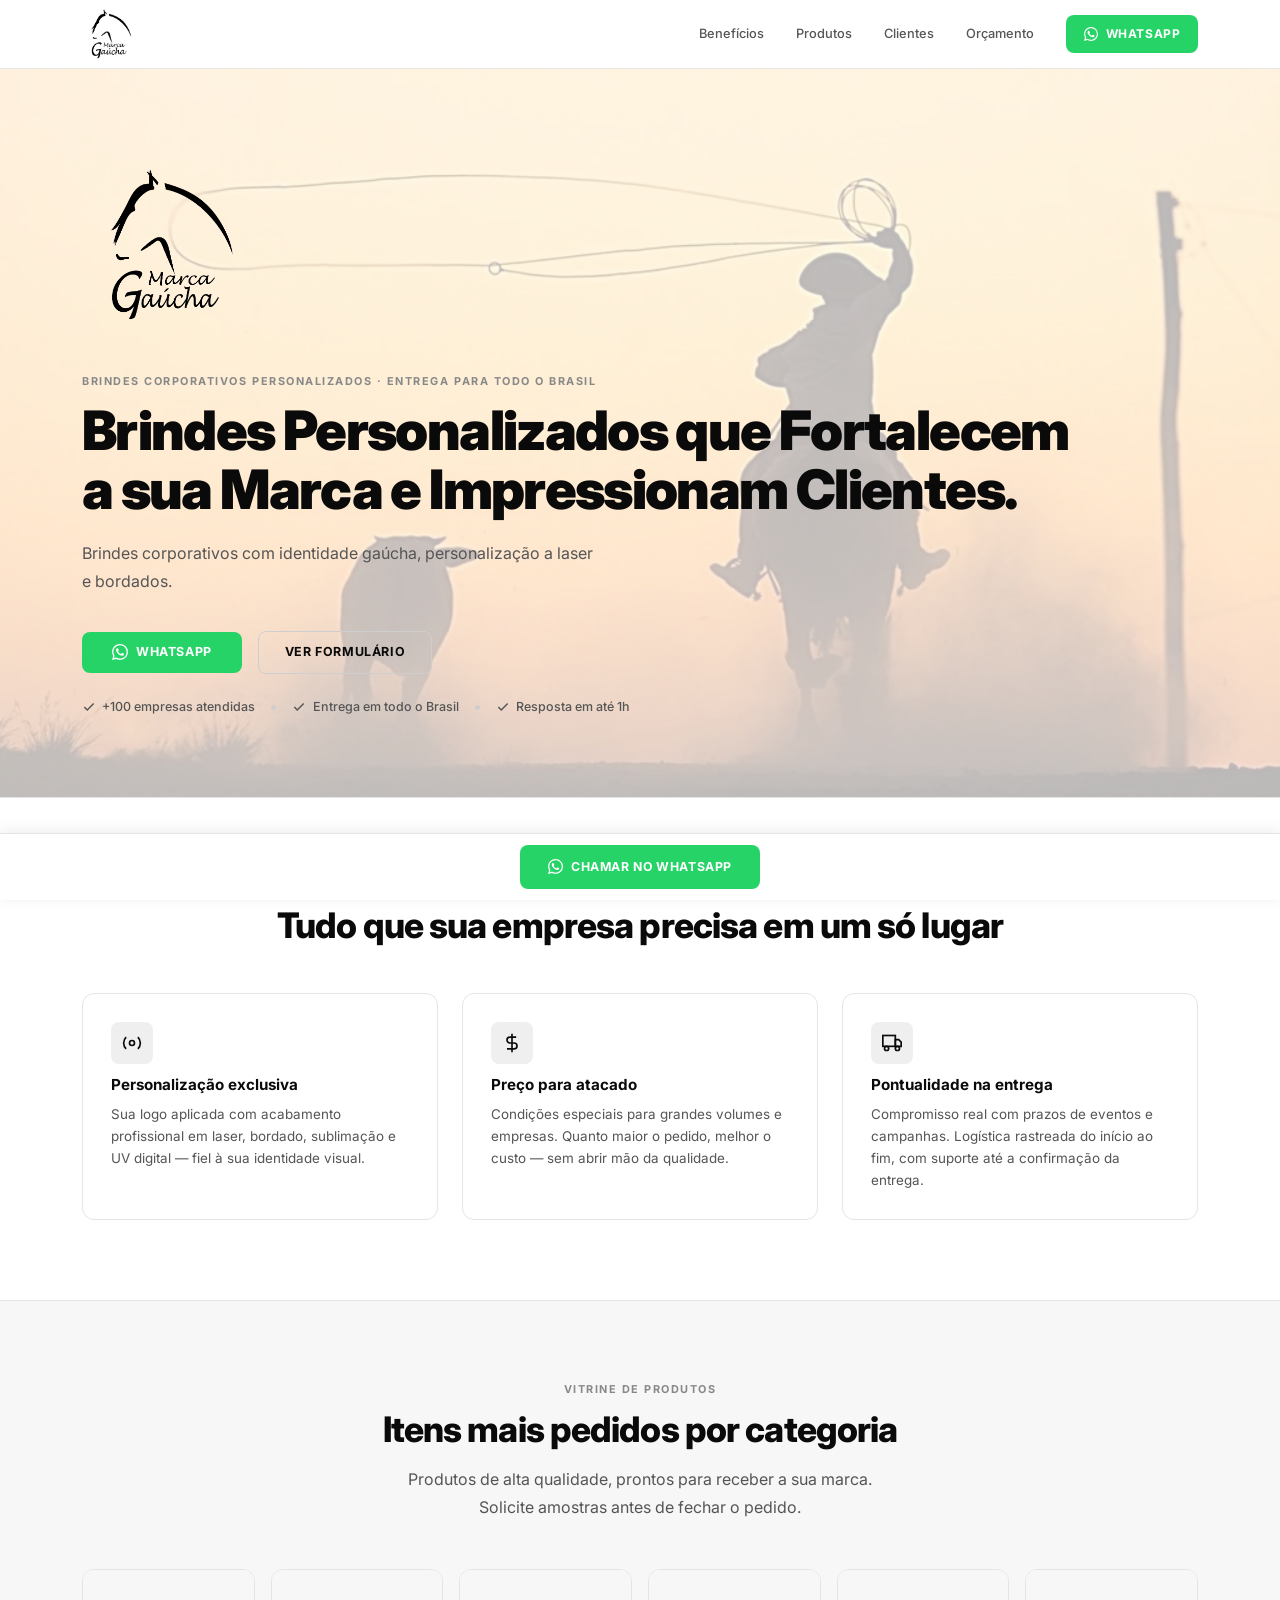
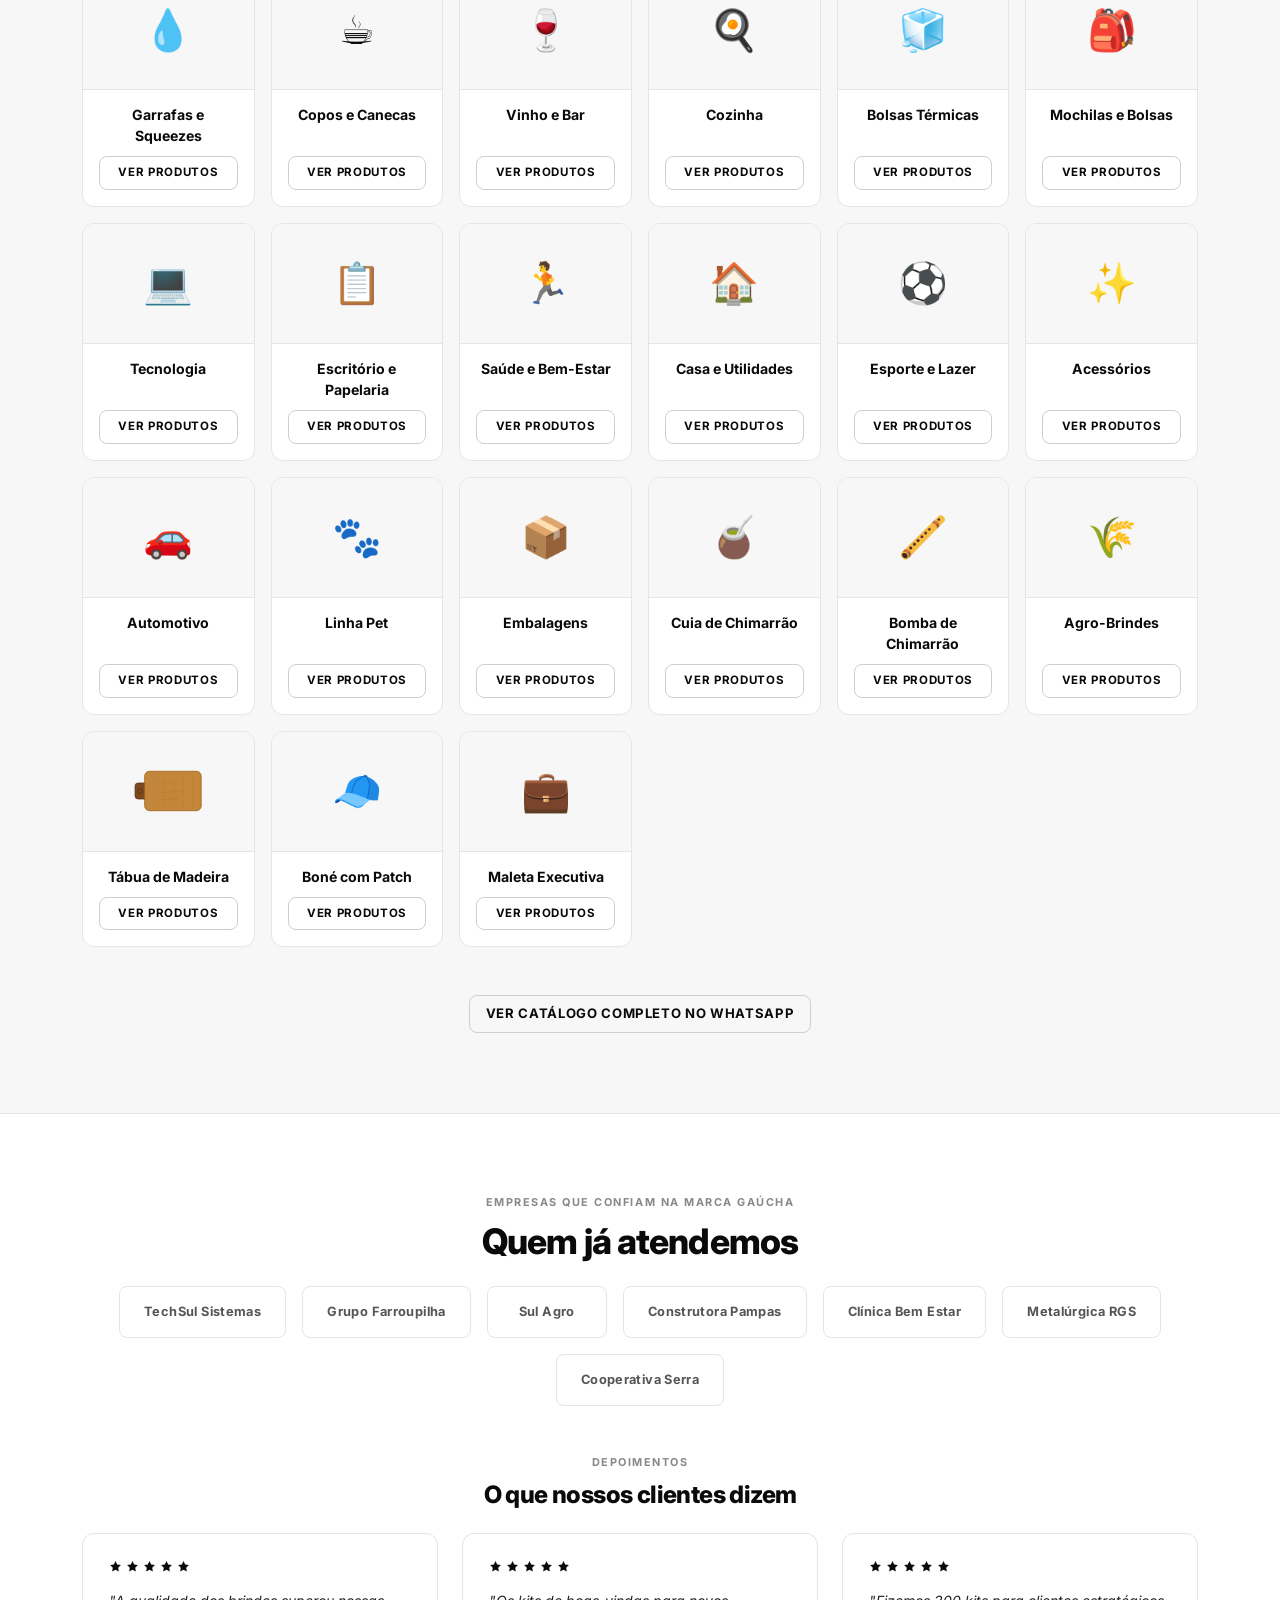
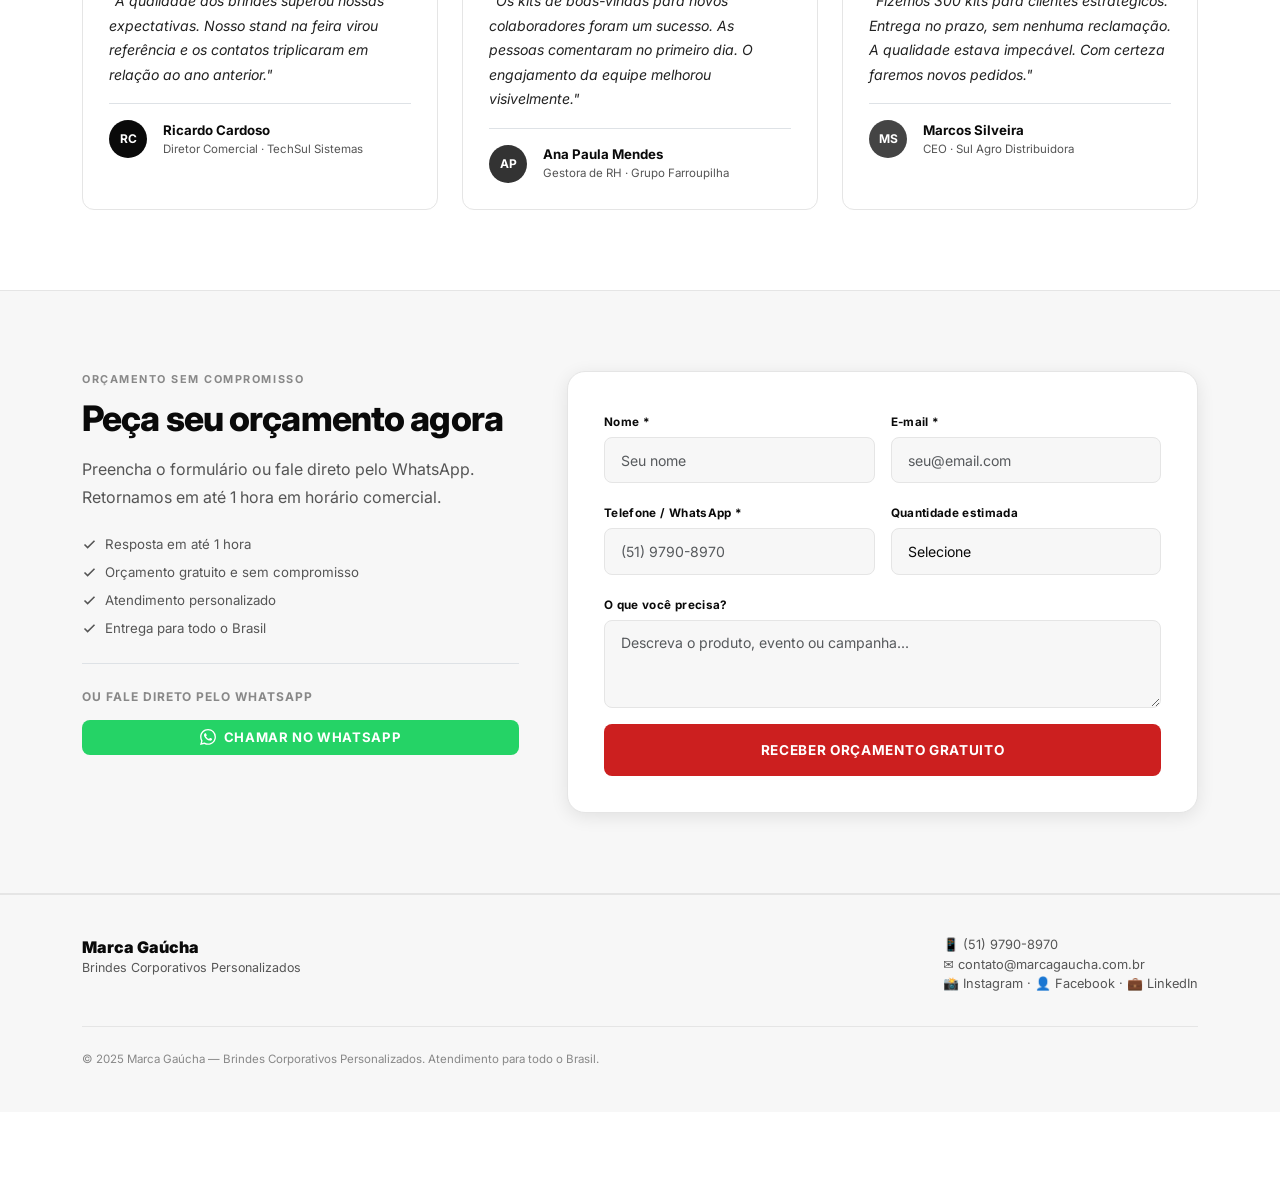
==== commit e4d931d9: "Fix: corrigir numero do WhatsApp para +55 51 9790-8970 Numero errado: 5551979908970 Numero correto: " ====
--- a/index.html
+++ b/index.html
@@ -1,4 +1,4 @@
-<!DOCTYPE html>
+﻿<!DOCTYPE html>
 <html lang="pt-BR">
 <head>
   <meta charset="UTF-8">
@@ -13,238 +13,14 @@
   <link rel="preconnect" href="https://fonts.gstatic.com" crossorigin>
   <link rel="stylesheet" href="https://fonts.googleapis.com/css2?family=Inter:wght@400;500;600;700;800;900&display=swap">
 
-  <style>
-  /* ── Brand tokens ───────────────────────────────────────── */
-  :root {
-    --red: #CC1F1F;
-    --red-h: #B01A1A;
-    --border: #E5E5E5;
-    --border-2: #CECECE;
-    --surface: #F7F7F7;
-    --surface2: #EFEFEF;
-    --ink: #0a0a0a;
-    --ink-2: #222222;
-    --ink-muted: #555555;
-    --ink-light: #888888;
-    --radius: 8px;
-    --radius-lg: 12px;
-    --radius-xl: 18px;
-    --shadow: 0 1px 6px rgba(0,0,0,.07);
-    --shadow-md: 0 4px 18px rgba(0,0,0,.09);
-  }
-
-  /* ── Global ─────────────────────────────────────────────── */
-  body {
-    font-family: 'Inter', system-ui, sans-serif;
-    color: var(--ink);
-    background: #fff;
-    padding-bottom: 68px;
-    -webkit-font-smoothing: antialiased;
-  }
-  html { scroll-behavior: smooth; }
-  a { text-decoration: none; color: inherit; }
-
-  /* ── Typography ─────────────────────────────────────────── */
-  .eyebrow {
-    font-size: .68rem;
-    font-weight: 700;
-    letter-spacing: .14em;
-    text-transform: uppercase;
-    color: var(--ink-light);
-    display: block;
-    margin-bottom: .75rem;
-  }
-  .h-hero {
-    font-size: clamp(2rem, 4.5vw, 3.4rem);
-    font-weight: 900;
-    line-height: 1.08;
-    letter-spacing: -.03em;
-    color: var(--ink);
-    text-wrap: balance;
-  }
-  .h-section {
-    font-size: clamp(1.5rem, 3vw, 2.2rem);
-    font-weight: 800;
-    line-height: 1.12;
-    letter-spacing: -.025em;
-    color: var(--ink);
-    text-wrap: balance;
-  }
-  .lead-custom { font-size: 1rem; color: var(--ink-muted); line-height: 1.75; }
-
-  /* ── Bootstrap btn overrides ────────────────────────────── */
-  .btn {
-    font-family: 'Inter', sans-serif;
-    font-weight: 700;
-    letter-spacing: .05em;
-    text-transform: uppercase;
-    font-size: .82rem;
-    border-radius: var(--radius);
-    transition: all .16s;
-  }
-  .btn-wa { background: #25D366; color: #fff; border: none; }
-  .btn-wa:hover { background: #1ebe5c; color: #fff; transform: translateY(-1px); }
-  .btn-brand { background: var(--red); color: #fff; border: none; }
-  .btn-brand:hover { background: var(--red-h); color: #fff; transform: translateY(-1px); box-shadow: 0 6px 22px rgba(204,31,31,.28); }
-  .btn-outline-custom { background: transparent; border: 1.5px solid var(--border-2); color: var(--ink); }
-  .btn-outline-custom:hover { background: var(--ink); color: #fff; border-color: var(--ink); }
-  .btn-hero { padding: .7rem 1.6rem; font-size: .78rem; min-width: 160px; white-space: nowrap; justify-content: center; }
-
-  /* ── Sticky bar ─────────────────────────────────────────── */
-  .sticky-bar {
-    position: fixed;
-    bottom: 0; left: 0; right: 0;
-    z-index: 1050;
-    background: #fff;
-    border-top: 1px solid var(--border);
-    padding: .7rem 1.25rem;
-    box-shadow: 0 -2px 14px rgba(0,0,0,.08);
-  }
-  .sticky-bar .btn { max-width: 240px; height: 44px; font-size: .77rem; flex: 1; }
-
-  /* ── Navbar ─────────────────────────────────────────────── */
-  .site-header { border-bottom: 1px solid var(--border); backdrop-filter: blur(10px); }
-  .site-header.sticky-top { background: rgba(255,255,255,.97) !important; }
-  .nav-link { font-size: .8rem; font-weight: 500; color: var(--ink-muted) !important; }
-  .nav-link:hover { color: var(--ink) !important; }
-  .navbar-toggler:focus { box-shadow: none; }
-
-  /* ── Hero ───────────────────────────────────────────────── */
-  .hero {
-    position: relative;
-    padding: 5.5rem 0 5rem;
-    border-bottom: 1px solid var(--border);
-    background-image: url('img/hero-bg.jpg');
-    background-size: cover;
-    background-position: center 35%;
-  }
-  .hero::before {
-    content: '';
-    position: absolute;
-    inset: 0;
-    background: rgba(255,255,255,0.72);
-    pointer-events: none;
-  }
-  .hero > .container { position: relative; z-index: 1; }
-  .hero-subtitle { font-size: 1rem; color: var(--ink-muted); line-height: 1.75; max-width: 52ch; margin: 1.25rem 0 2.25rem; }
-  .hero-trust-badge { display: flex; align-items: center; gap: .4rem; font-size: .78rem; font-weight: 500; color: var(--ink-muted); }
-  .trust-dot { width: 5px; height: 5px; border-radius: 50%; background: var(--border-2); display: inline-block; }
-
-  /* ── Sections ───────────────────────────────────────────── */
-  .section { padding: 5rem 0; background: #fff; }
-  .section-alt { background: var(--surface); border-top: 1px solid var(--border); border-bottom: 1px solid var(--border); }
-
-  /* ── Benefit cards ──────────────────────────────────────── */
-  .benefit-card {
-    border: 1px solid var(--border);
-    border-radius: var(--radius-lg);
-    padding: 1.75rem;
-    height: 100%;
-    transition: border-color .18s, box-shadow .18s;
-  }
-  .benefit-card:hover { border-color: var(--ink); box-shadow: var(--shadow); }
-  .benefit-icon {
-    width: 42px; height: 42px;
-    border-radius: var(--radius);
-    background: var(--surface2);
-    display: flex;
-    align-items: center;
-    justify-content: center;
-    margin-bottom: .75rem;
-  }
-  .benefit-icon svg { width: 20px; height: 20px; }
-  .benefit-card h3 { font-size: .95rem; font-weight: 700; margin-bottom: .5rem; }
-  .benefit-card p { font-size: .84rem; color: var(--ink-muted); line-height: 1.65; margin: 0; }
-
-  /* ── Product cards ──────────────────────────────────────── */
-  .cat-grid { display: grid; grid-template-columns: repeat(auto-fill, minmax(170px, 1fr)); gap: 1rem; }
-  .cat-card {
-    border: 1px solid var(--border);
-    border-radius: var(--radius-lg);
-    overflow: hidden;
-    transition: box-shadow .18s, border-color .18s;
-    background: #fff;
-    display: flex;
-    flex-direction: column;
-  }
-  .cat-card:hover { box-shadow: var(--shadow-md); border-color: var(--border-2); }
-  .cat-img {
-    height: 120px;
-    background: var(--surface);
-    display: flex; align-items: center; justify-content: center;
-    font-size: 2.5rem;
-    border-bottom: 1px solid var(--border);
-  }
-  .cat-body { padding: .875rem 1rem 1rem; display: flex; flex-direction: column; gap: .625rem; flex: 1; }
-  .cat-title { font-size: .88rem; font-weight: 700; margin: 0; text-align: center; }
-  .cat-btn {
-    display: block; width: 100%; padding: .45rem .5rem;
-    font-size: .72rem; font-weight: 700; letter-spacing: .06em; text-transform: uppercase;
-    text-align: center; border: 1.5px solid var(--border-2); border-radius: var(--radius);
-    color: var(--ink); background: transparent; cursor: pointer;
-    transition: all .16s; font-family: 'Inter', sans-serif; margin-top: auto;
-  }
-  .cat-btn:hover { background: var(--ink); color: #fff; border-color: var(--ink); }
-
-  /* ── Partners & Testimonials ────────────────────────────── */
-  .partner-badge {
-    height: 52px; padding: 0 1.5rem;
-    border: 1px solid var(--border); border-radius: var(--radius);
-    display: flex; align-items: center; justify-content: center;
-    font-size: .8rem; font-weight: 700; color: var(--ink-muted);
-    letter-spacing: .03em; background: #fff; min-width: 120px;
-  }
-  .testi-card {
-    border: 1px solid var(--border); border-radius: var(--radius-lg);
-    padding: 1.625rem; background: #fff; height: 100%;
-  }
-  .star { width: 13px; height: 13px; fill: var(--ink); }
-  .testi-quote { font-size: .88rem; color: var(--ink-2); line-height: 1.75; font-style: italic; }
-  .testi-name { font-size: .83rem; font-weight: 700; margin: 0; }
-  .testi-role { font-size: .72rem; color: var(--ink-muted); margin: 0; }
-  .testi-avatar {
-    width: 38px; height: 38px; border-radius: 50%;
-    background: var(--ink); color: #fff;
-    font-size: .75rem; font-weight: 700;
-    display: flex; align-items: center; justify-content: center; flex-shrink: 0;
-  }
-
-  /* ── Form overrides ─────────────────────────────────────── */
-  .form-wrap {
-    background: #fff; border: 1px solid var(--border);
-    border-radius: var(--radius-xl); padding: 2.25rem;
-    box-shadow: var(--shadow-md);
-  }
-  .form-control, .form-select {
-    background: var(--surface); border: 1.5px solid var(--border);
-    border-radius: var(--radius); font-family: 'Inter', sans-serif;
-    font-size: .88rem; color: var(--ink); padding: .72rem 1rem;
-  }
-  .form-control:focus, .form-select:focus {
-    border-color: var(--ink); background: var(--surface); box-shadow: none;
-  }
-  .form-label { font-size: .73rem; font-weight: 700; letter-spacing: .03em; color: var(--ink); margin-bottom: .35rem; }
-
-  /* ── Footer ─────────────────────────────────────────────── */
-  .footer { background: var(--surface); border-top: 1px solid var(--border); padding: 2.5rem 0 1.75rem; }
-  .footer-logo { font-size: 1rem; font-weight: 900; color: var(--ink); }
-  .footer-tagline { font-size: .78rem; color: var(--ink-muted); }
-  .footer-contacts a { font-size: .8rem; color: var(--ink-muted); display: block; }
-  .footer-contacts a:hover { color: var(--ink); }
-  .footer-copy { font-size: .72rem; color: var(--ink-light); margin-top: 2rem; padding-top: 1.5rem; border-top: 1px solid var(--border); }
-
-  /* ── Fade in ─────────────────────────────────────────────── */
-  @media (prefers-reduced-motion: no-preference) {
-    .fade-in { opacity: 0; transform: translateY(18px); transition: opacity .45s, transform .45s; }
-    .fade-in.in { opacity: 1; transform: none; }
-  }
-  </style>
+  <!-- Estilos customizados -->
+  <link rel="stylesheet" href="css/styles.css">
 </head>
 <body>
 
 <!-- ── STICKY BAR ───────────────────────────────────────────── -->
 <div class="sticky-bar d-flex justify-content-center gap-3">
-  <a href="https://wa.me/5551979908970?text=Ol%C3%A1%2C%20quero%20um%20or%C3%A7amento%20de%20brindes%20corporativos!"
+  <a href="https://wa.me/555197908970?text=Ol%C3%A1%2C%20quero%20um%20or%C3%A7amento%20de%20brindes%20corporativos!"
      class="btn btn-wa d-flex align-items-center justify-content-center gap-2"
      target="_blank" rel="noopener">
     <svg width="15" height="15" viewBox="0 0 24 24" fill="currentColor"><path d="M17.472 14.382c-.297-.149-1.758-.867-2.03-.967-.273-.099-.471-.148-.67.15-.197.297-.767.966-.94 1.164-.173.199-.347.223-.644.075-.297-.15-1.255-.463-2.39-1.475-.883-.788-1.48-1.761-1.653-2.059-.173-.297-.018-.458.13-.606.134-.133.298-.347.446-.52.149-.174.198-.298.298-.497.099-.198.05-.371-.025-.52-.075-.149-.669-1.612-.916-2.207-.242-.579-.487-.5-.669-.51-.173-.008-.371-.01-.57-.01-.198 0-.52.074-.792.372-.272.297-1.04 1.016-1.04 2.479 0 1.462 1.065 2.875 1.213 3.074.149.198 2.096 3.2 5.077 4.487.709.306 1.262.489 1.694.625.712.227 1.36.195 1.871.118.571-.085 1.758-.719 2.006-1.413.248-.694.248-1.289.173-1.413-.074-.124-.272-.198-.57-.347m-5.421 7.403h-.004a9.87 9.87 0 01-5.031-1.378l-.361-.214-3.741.982.998-3.648-.235-.374a9.86 9.86 0 01-1.51-5.26c.001-5.45 4.436-9.884 9.888-9.884 2.64 0 5.122 1.03 6.988 2.898a9.825 9.825 0 012.893 6.994c-.003 5.45-4.437 9.884-9.885 9.884m8.413-18.297A11.815 11.815 0 0012.05 0C5.495 0 .16 5.335.157 11.892c0 2.096.547 4.142 1.588 5.945L.057 24l6.305-1.654a11.882 11.882 0 005.683 1.448h.005c6.554 0 11.89-5.335 11.893-11.893a11.821 11.821 0 00-3.48-8.413z"/></svg>
@@ -270,7 +46,7 @@
         <li class="nav-item"><a class="nav-link" href="#clientes">Clientes</a></li>
         <li class="nav-item"><a class="nav-link" href="#orcamento">Orçamento</a></li>
         <li class="nav-item ms-lg-2 mt-2 mt-lg-0">
-          <a href="https://wa.me/5551979908970?text=Ol%C3%A1%2C%20quero%20um%20or%C3%A7amento!"
+          <a href="https://wa.me/555197908970?text=Ol%C3%A1%2C%20quero%20um%20or%C3%A7amento!"
              class="btn btn-wa d-flex align-items-center gap-2"
              style="font-size:.75rem;padding:.6rem 1.1rem" target="_blank" rel="noopener">
             <svg width="14" height="14" viewBox="0 0 24 24" fill="currentColor"><path d="M17.472 14.382c-.297-.149-1.758-.867-2.03-.967-.273-.099-.471-.148-.67.15-.197.297-.767.966-.94 1.164-.173.199-.347.223-.644.075-.297-.15-1.255-.463-2.39-1.475-.883-.788-1.48-1.761-1.653-2.059-.173-.297-.018-.458.13-.606.134-.133.298-.347.446-.52.149-.174.198-.298.298-.497.099-.198.05-.371-.025-.52-.075-.149-.669-1.612-.916-2.207-.242-.579-.487-.5-.669-.51-.173-.008-.371-.01-.57-.01-.198 0-.52.074-.792.372-.272.297-1.04 1.016-1.04 2.479 0 1.462 1.065 2.875 1.213 3.074.149.198 2.096 3.2 5.077 4.487.709.306 1.262.489 1.694.625.712.227 1.36.195 1.871.118.571-.085 1.758-.719 2.006-1.413.248-.694.248-1.289.173-1.413-.074-.124-.272-.198-.57-.347m-5.421 7.403h-.004a9.87 9.87 0 01-5.031-1.378l-.361-.214-3.741.982.998-3.648-.235-.374a9.86 9.86 0 01-1.51-5.26c.001-5.45 4.436-9.884 9.888-9.884 2.64 0 5.122 1.03 6.988 2.898a9.825 9.825 0 012.893 6.994c-.003 5.45-4.437 9.884-9.885 9.884m8.413-18.297A11.815 11.815 0 0012.05 0C5.495 0 .16 5.335.157 11.892c0 2.096.547 4.142 1.588 5.945L.057 24l6.305-1.654a11.882 11.882 0 005.683 1.448h.005c6.554 0 11.89-5.335 11.893-11.893a11.821 11.821 0 00-3.48-8.413z"/></svg>
@@ -294,7 +70,7 @@
         <h1 class="h-hero">Brindes Personalizados que Fortalecem a sua Marca e Impressionam Clientes.</h1>
         <p class="hero-subtitle">Brindes corporativos com identidade gaúcha, personalização a laser e bordados.</p>
         <div class="d-flex flex-wrap gap-3 align-items-center">
-          <a href="https://wa.me/5551979908970?text=Ol%C3%A1%2C%20quero%20um%20or%C3%A7amento%20de%20brindes%20corporativos!"
+          <a href="https://wa.me/555197908970?text=Ol%C3%A1%2C%20quero%20um%20or%C3%A7amento%20de%20brindes%20corporativos!"
              class="btn btn-wa btn-hero d-flex align-items-center gap-2" target="_blank" rel="noopener">
             <svg width="16" height="16" viewBox="0 0 24 24" fill="currentColor"><path d="M17.472 14.382c-.297-.149-1.758-.867-2.03-.967-.273-.099-.471-.148-.67.15-.197.297-.767.966-.94 1.164-.173.199-.347.223-.644.075-.297-.15-1.255-.463-2.39-1.475-.883-.788-1.48-1.761-1.653-2.059-.173-.297-.018-.458.13-.606.134-.133.298-.347.446-.52.149-.174.198-.298.298-.497.099-.198.05-.371-.025-.52-.075-.149-.669-1.612-.916-2.207-.242-.579-.487-.5-.669-.51-.173-.008-.371-.01-.57-.01-.198 0-.52.074-.792.372-.272.297-1.04 1.016-1.04 2.479 0 1.462 1.065 2.875 1.213 3.074.149.198 2.096 3.2 5.077 4.487.709.306 1.262.489 1.694.625.712.227 1.36.195 1.871.118.571-.085 1.758-.719 2.006-1.413.248-.694.248-1.289.173-1.413-.074-.124-.272-.198-.57-.347m-5.421 7.403h-.004a9.87 9.87 0 01-5.031-1.378l-.361-.214-3.741.982.998-3.648-.235-.374a9.86 9.86 0 01-1.51-5.26c.001-5.45 4.436-9.884 9.888-9.884 2.64 0 5.122 1.03 6.988 2.898a9.825 9.825 0 012.893 6.994c-.003 5.45-4.437 9.884-9.885 9.884m8.413-18.297A11.815 11.815 0 0012.05 0C5.495 0 .16 5.335.157 11.892c0 2.096.547 4.142 1.588 5.945L.057 24l6.305-1.654a11.882 11.882 0 005.683 1.448h.005c6.554 0 11.89-5.335 11.893-11.893a11.821 11.821 0 00-3.48-8.413z"/></svg>
             WhatsApp
@@ -410,7 +186,7 @@
       <div class="cat-card fade-in"><div class="cat-img">💼</div><div class="cat-body"><p class="cat-title">Maleta Executiva</p><a href="#orcamento" class="cat-btn">Ver Produtos</a></div></div>
     </div>
     <div class="text-center mt-5">
-      <a href="https://wa.me/5551979908970?text=Ol%C3%A1%2C%20quero%20ver%20o%20cat%C3%A1logo%20completo!"
+      <a href="https://wa.me/555197908970?text=Ol%C3%A1%2C%20quero%20ver%20o%20cat%C3%A1logo%20completo!"
          class="btn btn-outline-custom btn-lg" target="_blank" rel="noopener">
         Ver catálogo completo no WhatsApp
       </a>
@@ -524,7 +300,7 @@
         </div>
         <div class="mt-4 pt-4 border-top">
           <p style="font-size:.75rem;font-weight:700;letter-spacing:.08em;text-transform:uppercase;color:var(--ink-light);margin-bottom:.875rem">Ou fale direto pelo WhatsApp</p>
-          <a href="https://wa.me/5551979908970?text=Ol%C3%A1%2C%20quero%20um%20or%C3%A7amento!"
+          <a href="https://wa.me/555197908970?text=Ol%C3%A1%2C%20quero%20um%20or%C3%A7amento!"
              class="btn btn-wa btn-lg w-100 d-flex align-items-center justify-content-center gap-2"
              target="_blank" rel="noopener">
             <svg width="16" height="16" viewBox="0 0 24 24" fill="currentColor"><path d="M17.472 14.382c-.297-.149-1.758-.867-2.03-.967-.273-.099-.471-.148-.67.15-.197.297-.767.966-.94 1.164-.173.199-.347.223-.644.075-.297-.15-1.255-.463-2.39-1.475-.883-.788-1.48-1.761-1.653-2.059-.173-.297-.018-.458.13-.606.134-.133.298-.347.446-.52.149-.174.198-.298.298-.497.099-.198.05-.371-.025-.52-.075-.149-.669-1.612-.916-2.207-.242-.579-.487-.5-.669-.51-.173-.008-.371-.01-.57-.01-.198 0-.52.074-.792.372-.272.297-1.04 1.016-1.04 2.479 0 1.462 1.065 2.875 1.213 3.074.149.198 2.096 3.2 5.077 4.487.709.306 1.262.489 1.694.625.712.227 1.36.195 1.871.118.571-.085 1.758-.719 2.006-1.413.248-.694.248-1.289.173-1.413-.074-.124-.272-.198-.57-.347m-5.421 7.403h-.004a9.87 9.87 0 01-5.031-1.378l-.361-.214-3.741.982.998-3.648-.235-.374a9.86 9.86 0 01-1.51-5.26c.001-5.45 4.436-9.884 9.888-9.884 2.64 0 5.122 1.03 6.988 2.898a9.825 9.825 0 012.893 6.994c-.003 5.45-4.437 9.884-9.885 9.884m8.413-18.297A11.815 11.815 0 0012.05 0C5.495 0 .16 5.335.157 11.892c0 2.096.547 4.142 1.588 5.945L.057 24l6.305-1.654a11.882 11.882 0 005.683 1.448h.005c6.554 0 11.89-5.335 11.893-11.893a11.821 11.821 0 00-3.48-8.413z"/></svg>
@@ -546,7 +322,7 @@
               </div>
               <div class="col-sm-6">
                 <label class="form-label" for="fw">Telefone / WhatsApp *</label>
-                <input class="form-control" type="tel" id="fw" required placeholder="(51) 97908-970">
+                <input class="form-control" type="tel" id="fw" required placeholder="(51) 9790-8970">
               </div>
               <div class="col-sm-6">
                 <label class="form-label" for="fq">Quantidade estimada</label>
@@ -572,7 +348,8 @@
             <div style="font-size:2.5rem;margin-bottom:.75rem">✅</div>
             <h3 style="font-size:1.1rem;font-weight:800;margin:0 0 .5rem">Mensagem recebida!</h3>
             <p style="font-size:.88rem;color:var(--ink-muted);margin-bottom:1.5rem">Nossa equipe responde em até 1 hora. Você também pode nos chamar agora:</p>
-            <a href="https://wa.me/5551979908970" class="btn btn-wa btn-lg d-flex align-items-center gap-2 mx-auto" style="width:fit-content" target="_blank" rel="noopener">
+            <a href="https://wa.me/555197908970" class="btn btn-wa btn-lg d-flex align-items-center gap-2 mx-auto"
+               style="width:fit-content" target="_blank" rel="noopener">
               Chamar no WhatsApp
             </a>
           </div>
@@ -591,7 +368,7 @@
         <p class="footer-tagline">Brindes Corporativos Personalizados</p>
       </div>
       <div class="footer-contacts">
-        <a href="https://wa.me/5551979908970">📱 (51) 97908-970</a>
+        <a href="https://wa.me/555197908970">📱 (51) 9790-8970</a>
         <a href="mailto:contato@marcagaucha.com.br">✉️ contato@marcagaucha.com.br</a>
         <a href="#">📸 Instagram · 👤 Facebook · 💼 LinkedIn</a>
       </div>
@@ -603,23 +380,8 @@
 <!-- Bootstrap 5 JS Bundle (inclui Popper) -->
 <script src="https://cdn.jsdelivr.net/npm/bootstrap@5.3.3/dist/js/bootstrap.bundle.min.js"></script>
 
-<script>
-function handleForm(e) {
-  e.preventDefault();
-  var n = document.getElementById('fn').value;
-  var q = document.getElementById('fq').value;
-  var m = document.getElementById('fm').value;
-  document.getElementById('qform').style.display = 'none';
-  document.getElementById('qok').style.display = 'block';
-  var txt = encodeURIComponent('Olá! Quero um orçamento.\n\n*Nome:* ' + n + '\n*Quantidade:* ' + (q || 'Não informado') + '\n*Necessidade:* ' + (m || '—'));
-  setTimeout(function () { window.open('https://wa.me/5551979908970?text=' + txt, '_blank'); }, 1600);
-}
-
-var io = new IntersectionObserver(function (es) {
-  es.forEach(function (e) { if (e.isIntersecting) e.target.classList.add('in'); });
-}, { threshold: .1 });
-document.querySelectorAll('.fade-in').forEach(function (el) { io.observe(el); });
-</script>
+<!-- JavaScript customizado -->
+<script src="js/main.js"></script>
 
 </body>
 </html>
--- a/css/styles.css
+++ b/css/styles.css
@@ -0,0 +1,229 @@
+/* ═══════════════════════════════════════════════════════════
+   Marca Gaúcha — Estilos customizados
+   Bootstrap 5 é carregado via CDN no index.html
+   ═══════════════════════════════════════════════════════════ */
+
+/* ── Brand tokens ───────────────────────────────────────── */
+:root {
+  --red: #CC1F1F;
+  --red-h: #B01A1A;
+  --border: #E5E5E5;
+  --border-2: #CECECE;
+  --surface: #F7F7F7;
+  --surface2: #EFEFEF;
+  --ink: #0a0a0a;
+  --ink-2: #222222;
+  --ink-muted: #555555;
+  --ink-light: #888888;
+  --radius: 8px;
+  --radius-lg: 12px;
+  --radius-xl: 18px;
+  --shadow: 0 1px 6px rgba(0,0,0,.07);
+  --shadow-md: 0 4px 18px rgba(0,0,0,.09);
+}
+
+/* ── Global ─────────────────────────────────────────────── */
+body {
+  font-family: 'Inter', system-ui, sans-serif;
+  color: var(--ink);
+  background: #fff;
+  padding-bottom: 68px;
+  -webkit-font-smoothing: antialiased;
+}
+html { scroll-behavior: smooth; }
+a { text-decoration: none; color: inherit; }
+
+/* ── Typography ─────────────────────────────────────────── */
+.eyebrow {
+  font-size: .68rem;
+  font-weight: 700;
+  letter-spacing: .14em;
+  text-transform: uppercase;
+  color: var(--ink-light);
+  display: block;
+  margin-bottom: .75rem;
+}
+.h-hero {
+  font-size: clamp(2rem, 4.5vw, 3.4rem);
+  font-weight: 900;
+  line-height: 1.08;
+  letter-spacing: -.03em;
+  color: var(--ink);
+  text-wrap: balance;
+}
+.h-section {
+  font-size: clamp(1.5rem, 3vw, 2.2rem);
+  font-weight: 800;
+  line-height: 1.12;
+  letter-spacing: -.025em;
+  color: var(--ink);
+  text-wrap: balance;
+}
+.lead-custom { font-size: 1rem; color: var(--ink-muted); line-height: 1.75; }
+
+/* ── Bootstrap btn overrides ────────────────────────────── */
+.btn {
+  font-family: 'Inter', sans-serif;
+  font-weight: 700;
+  letter-spacing: .05em;
+  text-transform: uppercase;
+  font-size: .82rem;
+  border-radius: var(--radius);
+  transition: all .16s;
+}
+.btn-wa { background: #25D366; color: #fff; border: none; }
+.btn-wa:hover { background: #1ebe5c; color: #fff; transform: translateY(-1px); }
+.btn-brand { background: var(--red); color: #fff; border: none; }
+.btn-brand:hover { background: var(--red-h); color: #fff; transform: translateY(-1px); box-shadow: 0 6px 22px rgba(204,31,31,.28); }
+.btn-outline-custom { background: transparent; border: 1.5px solid var(--border-2); color: var(--ink); }
+.btn-outline-custom:hover { background: var(--ink); color: #fff; border-color: var(--ink); }
+.btn-hero { padding: .7rem 1.6rem; font-size: .78rem; min-width: 160px; white-space: nowrap; justify-content: center; }
+
+/* ── Sticky bar ─────────────────────────────────────────── */
+.sticky-bar {
+  position: fixed;
+  bottom: 0; left: 0; right: 0;
+  z-index: 1050;
+  background: #fff;
+  border-top: 1px solid var(--border);
+  padding: .7rem 1.25rem;
+  box-shadow: 0 -2px 14px rgba(0,0,0,.08);
+}
+.sticky-bar .btn { max-width: 240px; height: 44px; font-size: .77rem; flex: 1; }
+
+/* ── Navbar ─────────────────────────────────────────────── */
+.site-header { border-bottom: 1px solid var(--border); backdrop-filter: blur(10px); }
+.site-header.sticky-top { background: rgba(255,255,255,.97) !important; }
+.nav-link { font-size: .8rem; font-weight: 500; color: var(--ink-muted) !important; }
+.nav-link:hover { color: var(--ink) !important; }
+.navbar-toggler:focus { box-shadow: none; }
+
+/* ── Hero ───────────────────────────────────────────────── */
+.hero {
+  position: relative;
+  padding: 5.5rem 0 5rem;
+  border-bottom: 1px solid var(--border);
+  background-image: url('../img/hero-bg.jpg');
+  background-size: cover;
+  background-position: center 35%;
+}
+.hero::before {
+  content: '';
+  position: absolute;
+  inset: 0;
+  background: rgba(255,255,255,0.72);
+  pointer-events: none;
+}
+.hero > .container { position: relative; z-index: 1; }
+.hero-subtitle { font-size: 1rem; color: var(--ink-muted); line-height: 1.75; max-width: 52ch; margin: 1.25rem 0 2.25rem; }
+.hero-trust-badge { display: flex; align-items: center; gap: .4rem; font-size: .78rem; font-weight: 500; color: var(--ink-muted); }
+.trust-dot { width: 5px; height: 5px; border-radius: 50%; background: var(--border-2); display: inline-block; }
+
+/* ── Sections ───────────────────────────────────────────── */
+.section { padding: 5rem 0; background: #fff; }
+.section-alt { background: var(--surface); border-top: 1px solid var(--border); border-bottom: 1px solid var(--border); }
+
+/* ── Benefit cards ──────────────────────────────────────── */
+.benefit-card {
+  border: 1px solid var(--border);
+  border-radius: var(--radius-lg);
+  padding: 1.75rem;
+  height: 100%;
+  transition: border-color .18s, box-shadow .18s;
+}
+.benefit-card:hover { border-color: var(--ink); box-shadow: var(--shadow); }
+.benefit-icon {
+  width: 42px; height: 42px;
+  border-radius: var(--radius);
+  background: var(--surface2);
+  display: flex;
+  align-items: center;
+  justify-content: center;
+  margin-bottom: .75rem;
+}
+.benefit-icon svg { width: 20px; height: 20px; }
+.benefit-card h3 { font-size: .95rem; font-weight: 700; margin-bottom: .5rem; }
+.benefit-card p { font-size: .84rem; color: var(--ink-muted); line-height: 1.65; margin: 0; }
+
+/* ── Product cards ──────────────────────────────────────── */
+.cat-grid { display: grid; grid-template-columns: repeat(auto-fill, minmax(170px, 1fr)); gap: 1rem; }
+.cat-card {
+  border: 1px solid var(--border);
+  border-radius: var(--radius-lg);
+  overflow: hidden;
+  transition: box-shadow .18s, border-color .18s;
+  background: #fff;
+  display: flex;
+  flex-direction: column;
+}
+.cat-card:hover { box-shadow: var(--shadow-md); border-color: var(--border-2); }
+.cat-img {
+  height: 120px;
+  background: var(--surface);
+  display: flex; align-items: center; justify-content: center;
+  font-size: 2.5rem;
+  border-bottom: 1px solid var(--border);
+}
+.cat-body { padding: .875rem 1rem 1rem; display: flex; flex-direction: column; gap: .625rem; flex: 1; }
+.cat-title { font-size: .88rem; font-weight: 700; margin: 0; text-align: center; }
+.cat-btn {
+  display: block; width: 100%; padding: .45rem .5rem;
+  font-size: .72rem; font-weight: 700; letter-spacing: .06em; text-transform: uppercase;
+  text-align: center; border: 1.5px solid var(--border-2); border-radius: var(--radius);
+  color: var(--ink); background: transparent; cursor: pointer;
+  transition: all .16s; font-family: 'Inter', sans-serif; margin-top: auto;
+}
+.cat-btn:hover { background: var(--ink); color: #fff; border-color: var(--ink); }
+
+/* ── Partners & Testimonials ────────────────────────────── */
+.partner-badge {
+  height: 52px; padding: 0 1.5rem;
+  border: 1px solid var(--border); border-radius: var(--radius);
+  display: flex; align-items: center; justify-content: center;
+  font-size: .8rem; font-weight: 700; color: var(--ink-muted);
+  letter-spacing: .03em; background: #fff; min-width: 120px;
+}
+.testi-card {
+  border: 1px solid var(--border); border-radius: var(--radius-lg);
+  padding: 1.625rem; background: #fff; height: 100%;
+}
+.star { width: 13px; height: 13px; fill: var(--ink); }
+.testi-quote { font-size: .88rem; color: var(--ink-2); line-height: 1.75; font-style: italic; }
+.testi-name { font-size: .83rem; font-weight: 700; margin: 0; }
+.testi-role { font-size: .72rem; color: var(--ink-muted); margin: 0; }
+.testi-avatar {
+  width: 38px; height: 38px; border-radius: 50%;
+  background: var(--ink); color: #fff;
+  font-size: .75rem; font-weight: 700;
+  display: flex; align-items: center; justify-content: center; flex-shrink: 0;
+}
+
+/* ── Form overrides ─────────────────────────────────────── */
+.form-wrap {
+  background: #fff; border: 1px solid var(--border);
+  border-radius: var(--radius-xl); padding: 2.25rem;
+  box-shadow: var(--shadow-md);
+}
+.form-control, .form-select {
+  background: var(--surface); border: 1.5px solid var(--border);
+  border-radius: var(--radius); font-family: 'Inter', sans-serif;
+  font-size: .88rem; color: var(--ink); padding: .72rem 1rem;
+}
+.form-control:focus, .form-select:focus {
+  border-color: var(--ink); background: var(--surface); box-shadow: none;
+}
+.form-label { font-size: .73rem; font-weight: 700; letter-spacing: .03em; color: var(--ink); margin-bottom: .35rem; }
+
+/* ── Footer ─────────────────────────────────────────────── */
+.footer { background: var(--surface); border-top: 1px solid var(--border); padding: 2.5rem 0 1.75rem; }
+.footer-logo { font-size: 1rem; font-weight: 900; color: var(--ink); }
+.footer-tagline { font-size: .78rem; color: var(--ink-muted); }
+.footer-contacts a { font-size: .8rem; color: var(--ink-muted); display: block; }
+.footer-contacts a:hover { color: var(--ink); }
+.footer-copy { font-size: .72rem; color: var(--ink-light); margin-top: 2rem; padding-top: 1.5rem; border-top: 1px solid var(--border); }
+
+/* ── Fade in ─────────────────────────────────────────────── */
+@media (prefers-reduced-motion: no-preference) {
+  .fade-in { opacity: 0; transform: translateY(18px); transition: opacity .45s, transform .45s; }
+  .fade-in.in { opacity: 1; transform: none; }
+}
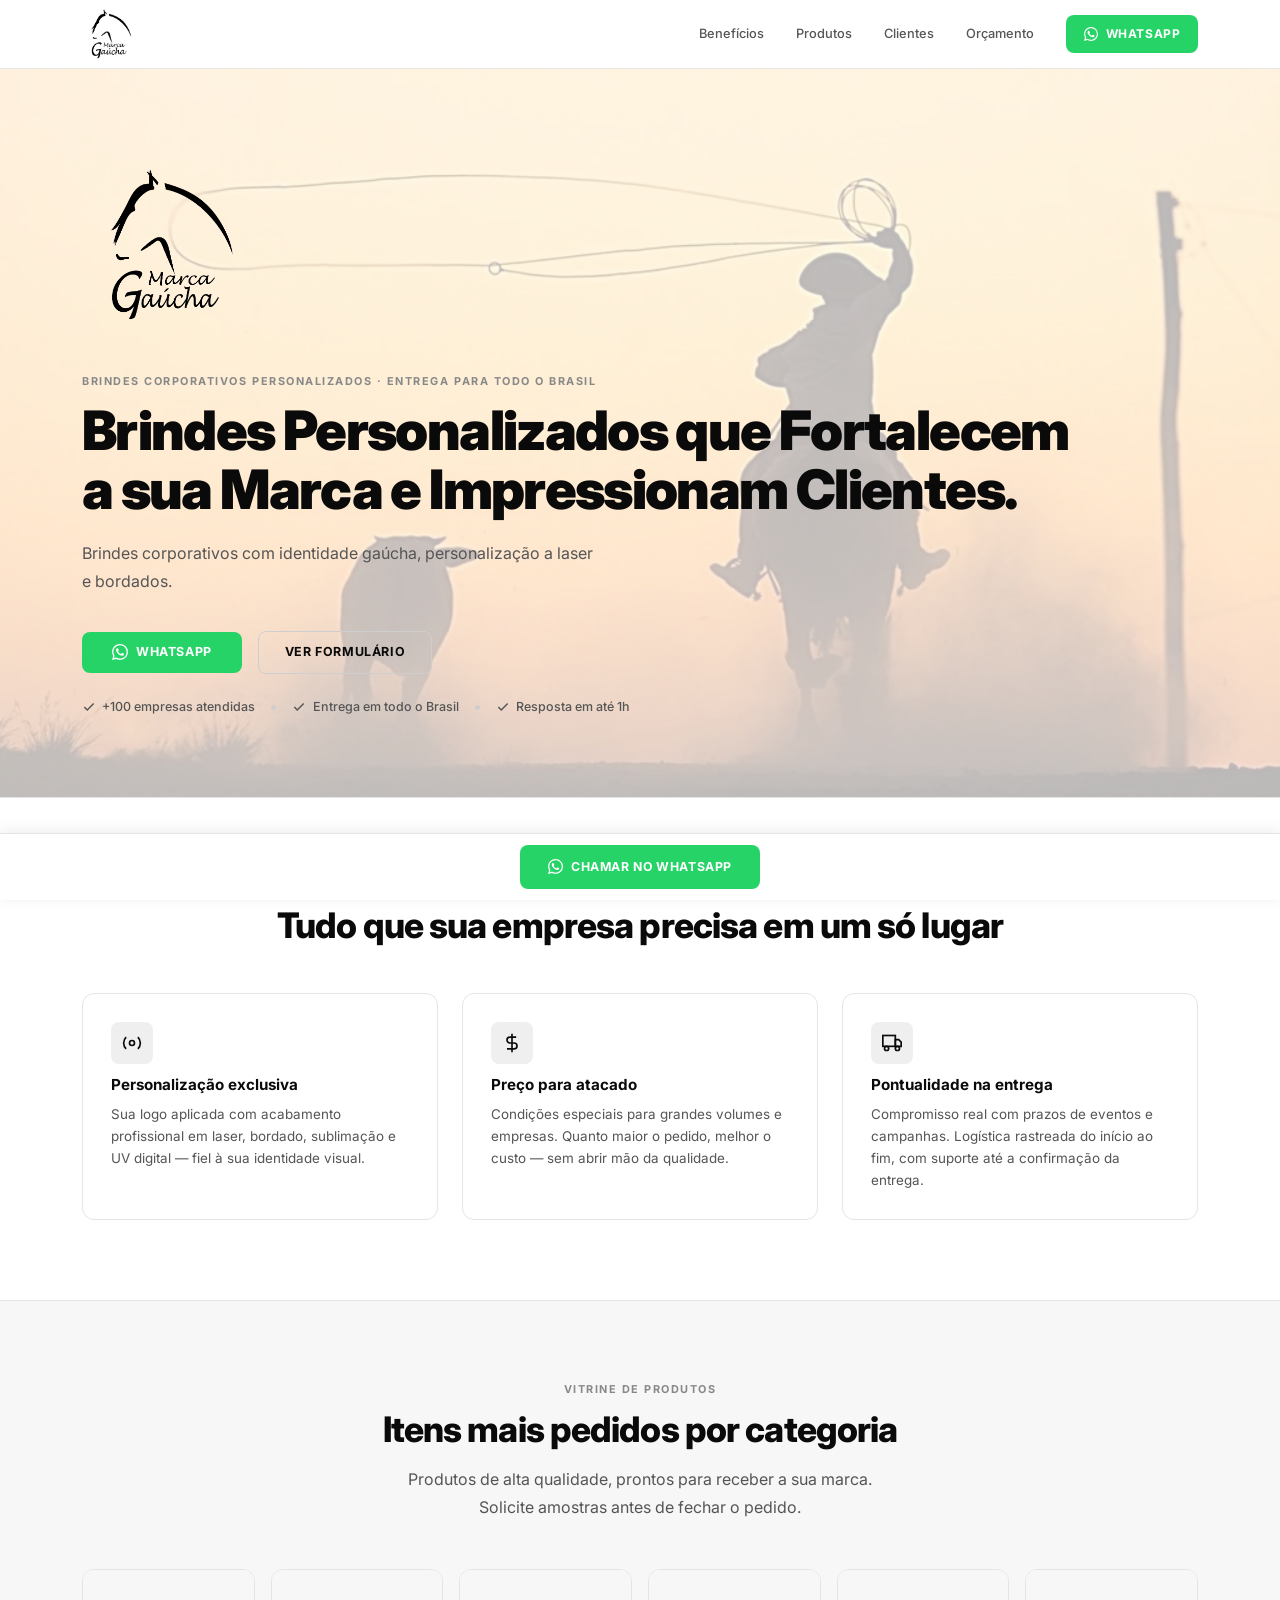
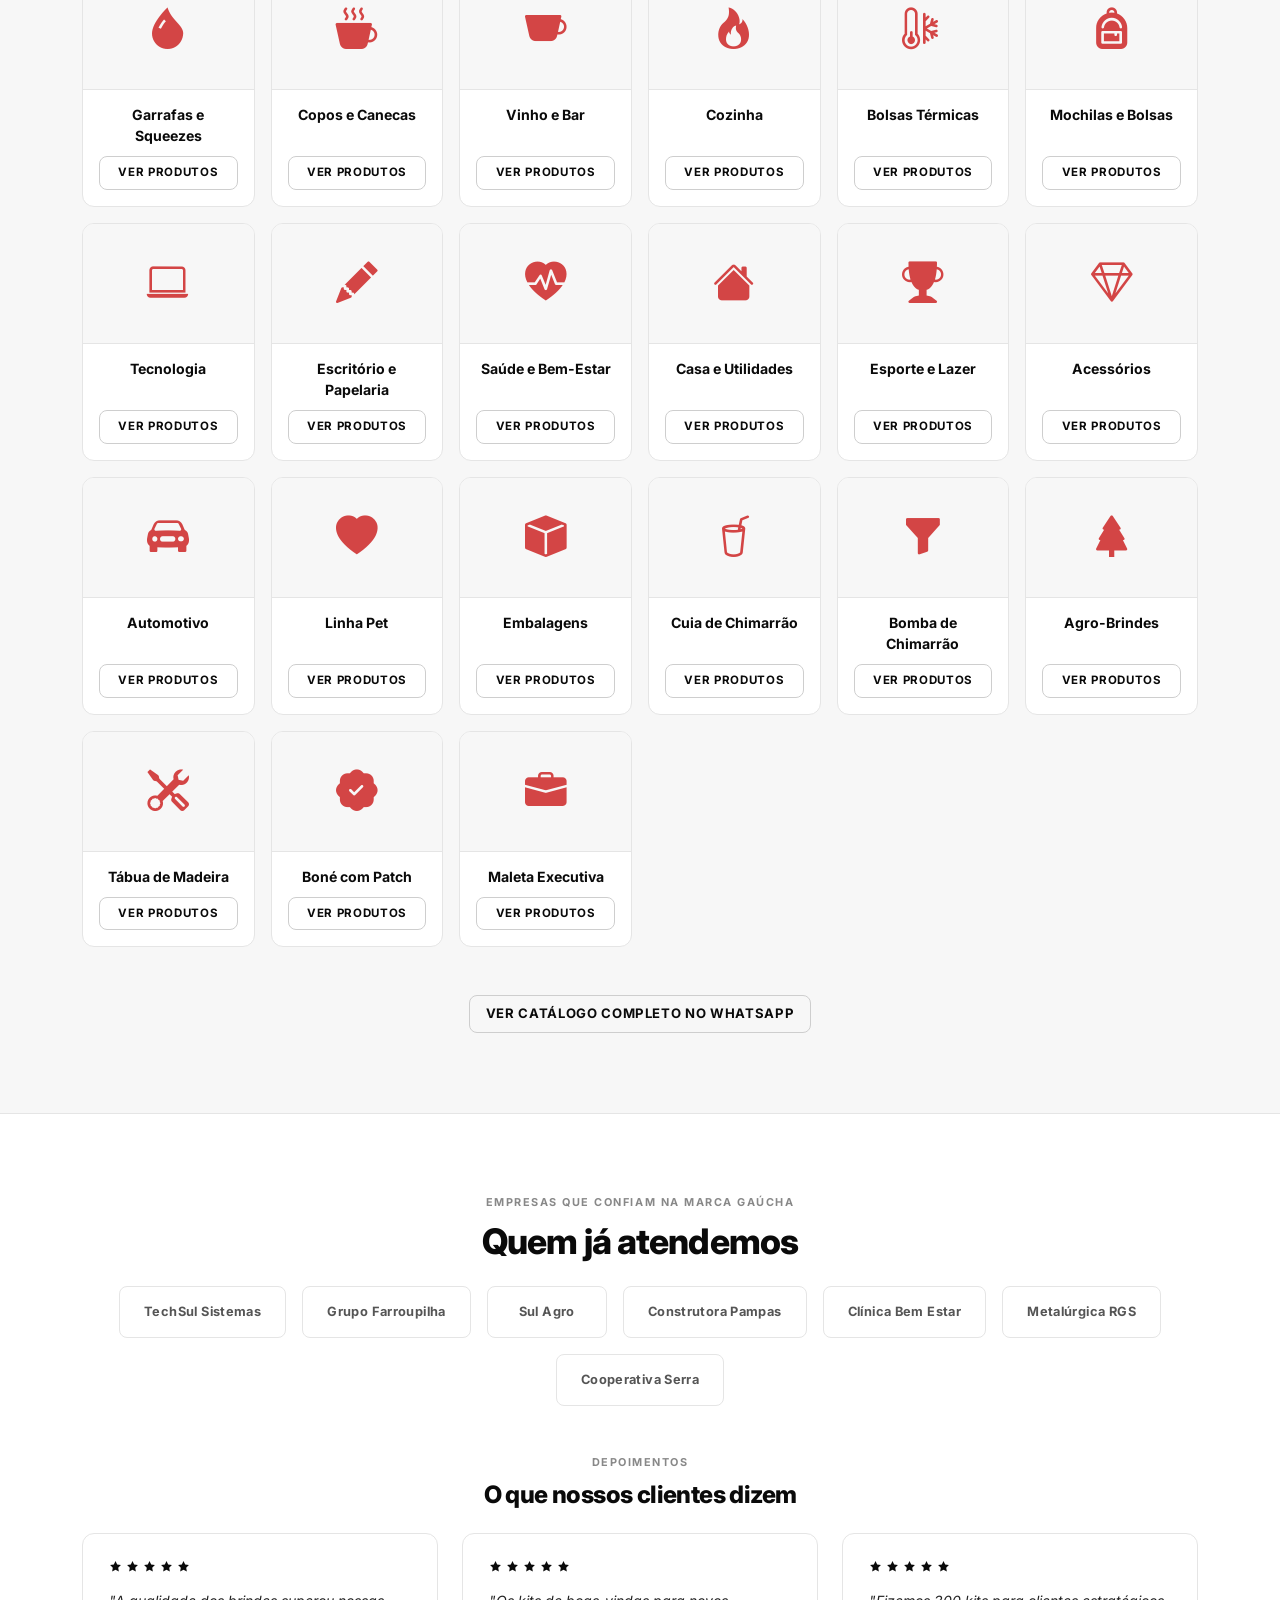
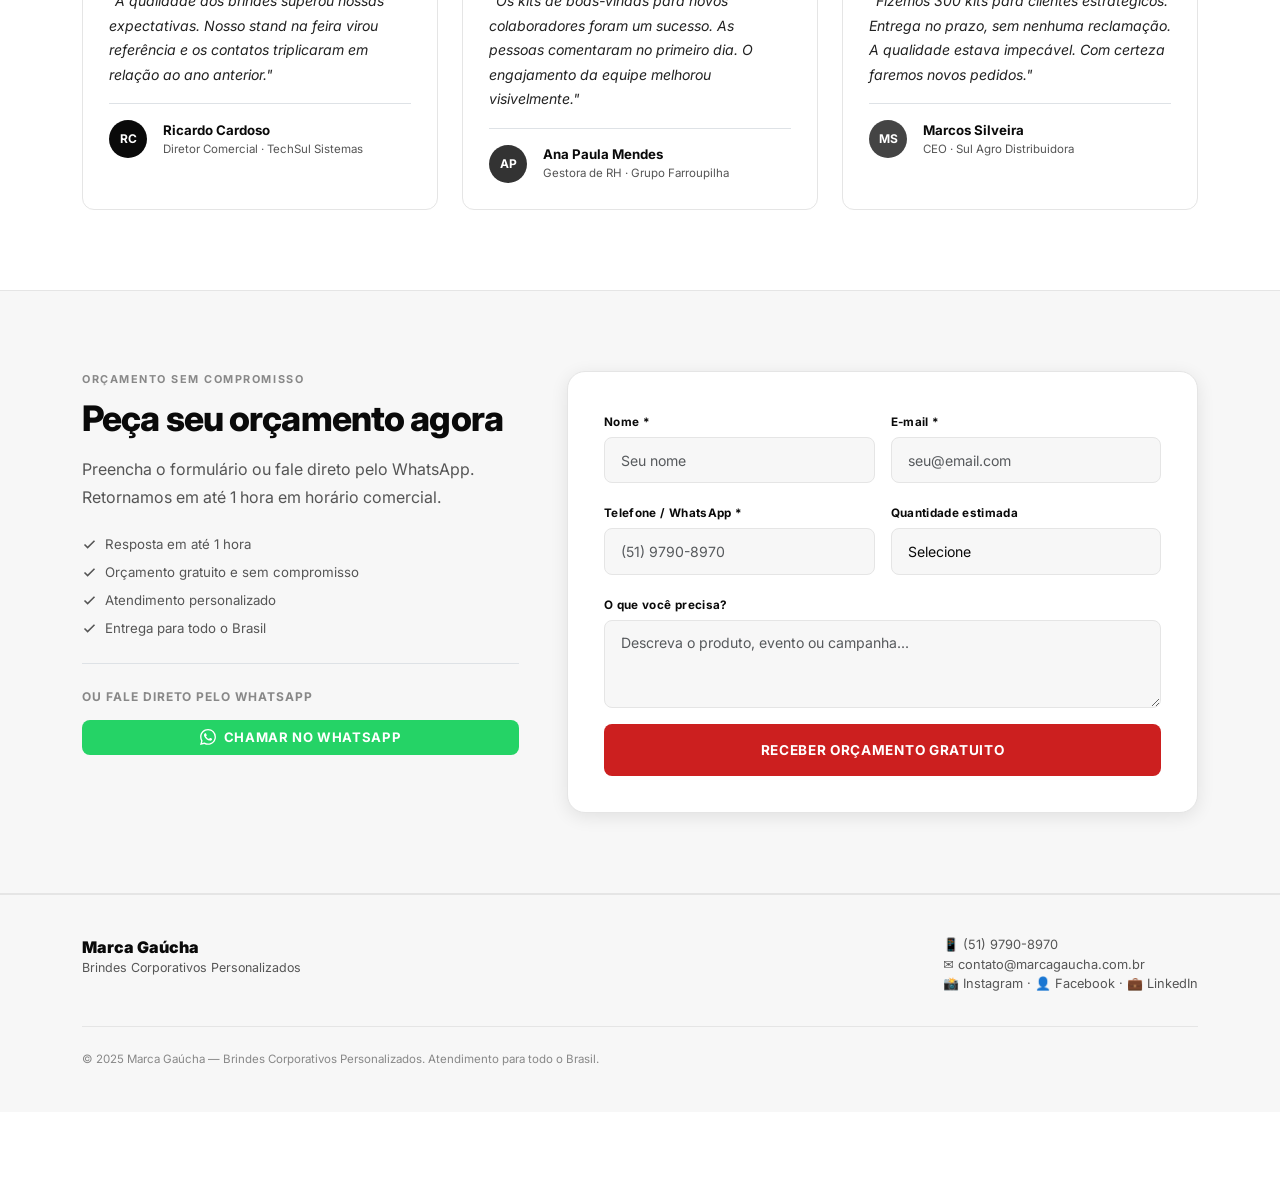
==== commit 5c8c736f: "feat: substituir emojis por ícones Bootstrap Icons profissionais Todos os 21 cards de categoria de p" ====
--- a/index.html
+++ b/index.html
@@ -12,6 +12,9 @@
   <link rel="preconnect" href="https://fonts.googleapis.com">
   <link rel="preconnect" href="https://fonts.gstatic.com" crossorigin>
   <link rel="stylesheet" href="https://fonts.googleapis.com/css2?family=Inter:wght@400;500;600;700;800;900&display=swap">
+
+  <!-- Bootstrap Icons -->
+  <link rel="stylesheet" href="https://cdn.jsdelivr.net/npm/bootstrap-icons@1.11.3/font/bootstrap-icons.min.css">
 
   <!-- Estilos customizados -->
   <link rel="stylesheet" href="css/styles.css">
@@ -146,44 +149,27 @@
       <p class="lead-custom mx-auto mt-3" style="max-width:52ch">Produtos de alta qualidade, prontos para receber a sua marca. Solicite amostras antes de fechar o pedido.</p>
     </div>
     <div class="cat-grid">
-      <div class="cat-card fade-in"><div class="cat-img">💧</div><div class="cat-body"><p class="cat-title">Garrafas e Squeezes</p><a href="#orcamento" class="cat-btn">Ver Produtos</a></div></div>
-      <div class="cat-card fade-in"><div class="cat-img">☕</div><div class="cat-body"><p class="cat-title">Copos e Canecas</p><a href="#orcamento" class="cat-btn">Ver Produtos</a></div></div>
-      <div class="cat-card fade-in"><div class="cat-img">🍷</div><div class="cat-body"><p class="cat-title">Vinho e Bar</p><a href="#orcamento" class="cat-btn">Ver Produtos</a></div></div>
-      <div class="cat-card fade-in"><div class="cat-img">🍳</div><div class="cat-body"><p class="cat-title">Cozinha</p><a href="#orcamento" class="cat-btn">Ver Produtos</a></div></div>
-      <div class="cat-card fade-in"><div class="cat-img">🧊</div><div class="cat-body"><p class="cat-title">Bolsas Térmicas</p><a href="#orcamento" class="cat-btn">Ver Produtos</a></div></div>
-      <div class="cat-card fade-in"><div class="cat-img">🎒</div><div class="cat-body"><p class="cat-title">Mochilas e Bolsas</p><a href="#orcamento" class="cat-btn">Ver Produtos</a></div></div>
-      <div class="cat-card fade-in"><div class="cat-img">💻</div><div class="cat-body"><p class="cat-title">Tecnologia</p><a href="#orcamento" class="cat-btn">Ver Produtos</a></div></div>
-      <div class="cat-card fade-in"><div class="cat-img">📋</div><div class="cat-body"><p class="cat-title">Escritório e Papelaria</p><a href="#orcamento" class="cat-btn">Ver Produtos</a></div></div>
-      <div class="cat-card fade-in"><div class="cat-img">🏃</div><div class="cat-body"><p class="cat-title">Saúde e Bem-Estar</p><a href="#orcamento" class="cat-btn">Ver Produtos</a></div></div>
-      <div class="cat-card fade-in"><div class="cat-img">🏠</div><div class="cat-body"><p class="cat-title">Casa e Utilidades</p><a href="#orcamento" class="cat-btn">Ver Produtos</a></div></div>
-      <div class="cat-card fade-in"><div class="cat-img">⚽</div><div class="cat-body"><p class="cat-title">Esporte e Lazer</p><a href="#orcamento" class="cat-btn">Ver Produtos</a></div></div>
-      <div class="cat-card fade-in"><div class="cat-img">✨</div><div class="cat-body"><p class="cat-title">Acessórios</p><a href="#orcamento" class="cat-btn">Ver Produtos</a></div></div>
-      <div class="cat-card fade-in"><div class="cat-img">🚗</div><div class="cat-body"><p class="cat-title">Automotivo</p><a href="#orcamento" class="cat-btn">Ver Produtos</a></div></div>
-      <div class="cat-card fade-in"><div class="cat-img">🐾</div><div class="cat-body"><p class="cat-title">Linha Pet</p><a href="#orcamento" class="cat-btn">Ver Produtos</a></div></div>
-      <div class="cat-card fade-in"><div class="cat-img">📦</div><div class="cat-body"><p class="cat-title">Embalagens</p><a href="#orcamento" class="cat-btn">Ver Produtos</a></div></div>
-      <div class="cat-card fade-in"><div class="cat-img">🧉</div><div class="cat-body"><p class="cat-title">Cuia de Chimarrão</p><a href="#orcamento" class="cat-btn">Ver Produtos</a></div></div>
-      <div class="cat-card fade-in"><div class="cat-img">🪈</div><div class="cat-body"><p class="cat-title">Bomba de Chimarrão</p><a href="#orcamento" class="cat-btn">Ver Produtos</a></div></div>
-      <div class="cat-card fade-in"><div class="cat-img">🌾</div><div class="cat-body"><p class="cat-title">Agro-Brindes</p><a href="#orcamento" class="cat-btn">Ver Produtos</a></div></div>
-      <div class="cat-card fade-in">
-        <div class="cat-img">
-          <svg viewBox="0 0 130 90" xmlns="http://www.w3.org/2000/svg" style="height:48px;width:auto">
-            <rect x="2" y="30" width="24" height="30" rx="6" fill="#7B4A1E" stroke="#5C3210" stroke-width="1.5"/>
-            <circle cx="11" cy="45" r="4.5" fill="none" stroke="#5C3210" stroke-width="1.5"/>
-            <rect x="20" y="8" width="106" height="74" rx="9" fill="#C4863A" stroke="#9E651C" stroke-width="1.5"/>
-            <line x1="38" y1="12" x2="38" y2="78" stroke="#9E651C" stroke-width="1" stroke-dasharray="2,3" opacity="0.5"/>
-            <line x1="56" y1="12" x2="56" y2="78" stroke="#9E651C" stroke-width="1" stroke-dasharray="2,3" opacity="0.5"/>
-            <line x1="74" y1="12" x2="74" y2="78" stroke="#9E651C" stroke-width="1" stroke-dasharray="2,3" opacity="0.5"/>
-            <line x1="92" y1="12" x2="92" y2="78" stroke="#9E651C" stroke-width="1" stroke-dasharray="2,3" opacity="0.5"/>
-            <line x1="110" y1="12" x2="110" y2="78" stroke="#9E651C" stroke-width="1" stroke-dasharray="2,3" opacity="0.5"/>
-            <line x1="45" y1="30" x2="80" y2="28" stroke="#9E651C" stroke-width="1" opacity="0.35"/>
-            <line x1="50" y1="48" x2="95" y2="45" stroke="#9E651C" stroke-width="1" opacity="0.35"/>
-            <line x1="42" y1="62" x2="85" y2="60" stroke="#9E651C" stroke-width="1" opacity="0.35"/>
-          </svg>
-        </div>
-        <div class="cat-body"><p class="cat-title">Tábua de Madeira</p><a href="#orcamento" class="cat-btn">Ver Produtos</a></div>
-      </div>
-      <div class="cat-card fade-in"><div class="cat-img">🧢</div><div class="cat-body"><p class="cat-title">Boné com Patch</p><a href="#orcamento" class="cat-btn">Ver Produtos</a></div></div>
-      <div class="cat-card fade-in"><div class="cat-img">💼</div><div class="cat-body"><p class="cat-title">Maleta Executiva</p><a href="#orcamento" class="cat-btn">Ver Produtos</a></div></div>
+      <div class="cat-card fade-in"><div class="cat-img"><i class="bi bi-droplet-fill cat-icon"></i></div><div class="cat-body"><p class="cat-title">Garrafas e Squeezes</p><a href="#orcamento" class="cat-btn">Ver Produtos</a></div></div>
+      <div class="cat-card fade-in"><div class="cat-img"><i class="bi bi-cup-hot-fill cat-icon"></i></div><div class="cat-body"><p class="cat-title">Copos e Canecas</p><a href="#orcamento" class="cat-btn">Ver Produtos</a></div></div>
+      <div class="cat-card fade-in"><div class="cat-img"><i class="bi bi-cup-fill cat-icon"></i></div><div class="cat-body"><p class="cat-title">Vinho e Bar</p><a href="#orcamento" class="cat-btn">Ver Produtos</a></div></div>
+      <div class="cat-card fade-in"><div class="cat-img"><i class="bi bi-fire cat-icon"></i></div><div class="cat-body"><p class="cat-title">Cozinha</p><a href="#orcamento" class="cat-btn">Ver Produtos</a></div></div>
+      <div class="cat-card fade-in"><div class="cat-img"><i class="bi bi-thermometer-snow cat-icon"></i></div><div class="cat-body"><p class="cat-title">Bolsas Térmicas</p><a href="#orcamento" class="cat-btn">Ver Produtos</a></div></div>
+      <div class="cat-card fade-in"><div class="cat-img"><i class="bi bi-backpack-fill cat-icon"></i></div><div class="cat-body"><p class="cat-title">Mochilas e Bolsas</p><a href="#orcamento" class="cat-btn">Ver Produtos</a></div></div>
+      <div class="cat-card fade-in"><div class="cat-img"><i class="bi bi-laptop cat-icon"></i></div><div class="cat-body"><p class="cat-title">Tecnologia</p><a href="#orcamento" class="cat-btn">Ver Produtos</a></div></div>
+      <div class="cat-card fade-in"><div class="cat-img"><i class="bi bi-pencil-fill cat-icon"></i></div><div class="cat-body"><p class="cat-title">Escritório e Papelaria</p><a href="#orcamento" class="cat-btn">Ver Produtos</a></div></div>
+      <div class="cat-card fade-in"><div class="cat-img"><i class="bi bi-heart-pulse-fill cat-icon"></i></div><div class="cat-body"><p class="cat-title">Saúde e Bem-Estar</p><a href="#orcamento" class="cat-btn">Ver Produtos</a></div></div>
+      <div class="cat-card fade-in"><div class="cat-img"><i class="bi bi-house-fill cat-icon"></i></div><div class="cat-body"><p class="cat-title">Casa e Utilidades</p><a href="#orcamento" class="cat-btn">Ver Produtos</a></div></div>
+      <div class="cat-card fade-in"><div class="cat-img"><i class="bi bi-trophy-fill cat-icon"></i></div><div class="cat-body"><p class="cat-title">Esporte e Lazer</p><a href="#orcamento" class="cat-btn">Ver Produtos</a></div></div>
+      <div class="cat-card fade-in"><div class="cat-img"><i class="bi bi-gem cat-icon"></i></div><div class="cat-body"><p class="cat-title">Acessórios</p><a href="#orcamento" class="cat-btn">Ver Produtos</a></div></div>
+      <div class="cat-card fade-in"><div class="cat-img"><i class="bi bi-car-front-fill cat-icon"></i></div><div class="cat-body"><p class="cat-title">Automotivo</p><a href="#orcamento" class="cat-btn">Ver Produtos</a></div></div>
+      <div class="cat-card fade-in"><div class="cat-img"><i class="bi bi-heart-fill cat-icon"></i></div><div class="cat-body"><p class="cat-title">Linha Pet</p><a href="#orcamento" class="cat-btn">Ver Produtos</a></div></div>
+      <div class="cat-card fade-in"><div class="cat-img"><i class="bi bi-box-fill cat-icon"></i></div><div class="cat-body"><p class="cat-title">Embalagens</p><a href="#orcamento" class="cat-btn">Ver Produtos</a></div></div>
+      <div class="cat-card fade-in"><div class="cat-img"><i class="bi bi-cup-straw cat-icon"></i></div><div class="cat-body"><p class="cat-title">Cuia de Chimarrão</p><a href="#orcamento" class="cat-btn">Ver Produtos</a></div></div>
+      <div class="cat-card fade-in"><div class="cat-img"><i class="bi bi-funnel-fill cat-icon"></i></div><div class="cat-body"><p class="cat-title">Bomba de Chimarrão</p><a href="#orcamento" class="cat-btn">Ver Produtos</a></div></div>
+      <div class="cat-card fade-in"><div class="cat-img"><i class="bi bi-tree-fill cat-icon"></i></div><div class="cat-body"><p class="cat-title">Agro-Brindes</p><a href="#orcamento" class="cat-btn">Ver Produtos</a></div></div>
+      <div class="cat-card fade-in"><div class="cat-img"><i class="bi bi-tools cat-icon"></i></div><div class="cat-body"><p class="cat-title">Tábua de Madeira</p><a href="#orcamento" class="cat-btn">Ver Produtos</a></div></div>
+      <div class="cat-card fade-in"><div class="cat-img"><i class="bi bi-patch-check-fill cat-icon"></i></div><div class="cat-body"><p class="cat-title">Boné com Patch</p><a href="#orcamento" class="cat-btn">Ver Produtos</a></div></div>
+      <div class="cat-card fade-in"><div class="cat-img"><i class="bi bi-briefcase-fill cat-icon"></i></div><div class="cat-body"><p class="cat-title">Maleta Executiva</p><a href="#orcamento" class="cat-btn">Ver Produtos</a></div></div>
     </div>
     <div class="text-center mt-5">
       <a href="https://wa.me/555197908970?text=Ol%C3%A1%2C%20quero%20ver%20o%20cat%C3%A1logo%20completo!"
--- a/css/styles.css
+++ b/css/styles.css
@@ -161,8 +161,13 @@
   height: 120px;
   background: var(--surface);
   display: flex; align-items: center; justify-content: center;
-  font-size: 2.5rem;
   border-bottom: 1px solid var(--border);
+}
+.cat-icon {
+  font-size: 2.6rem;
+  color: var(--red);
+  opacity: .82;
+  line-height: 1;
 }
 .cat-body { padding: .875rem 1rem 1rem; display: flex; flex-direction: column; gap: .625rem; flex: 1; }
 .cat-title { font-size: .88rem; font-weight: 700; margin: 0; text-align: center; }
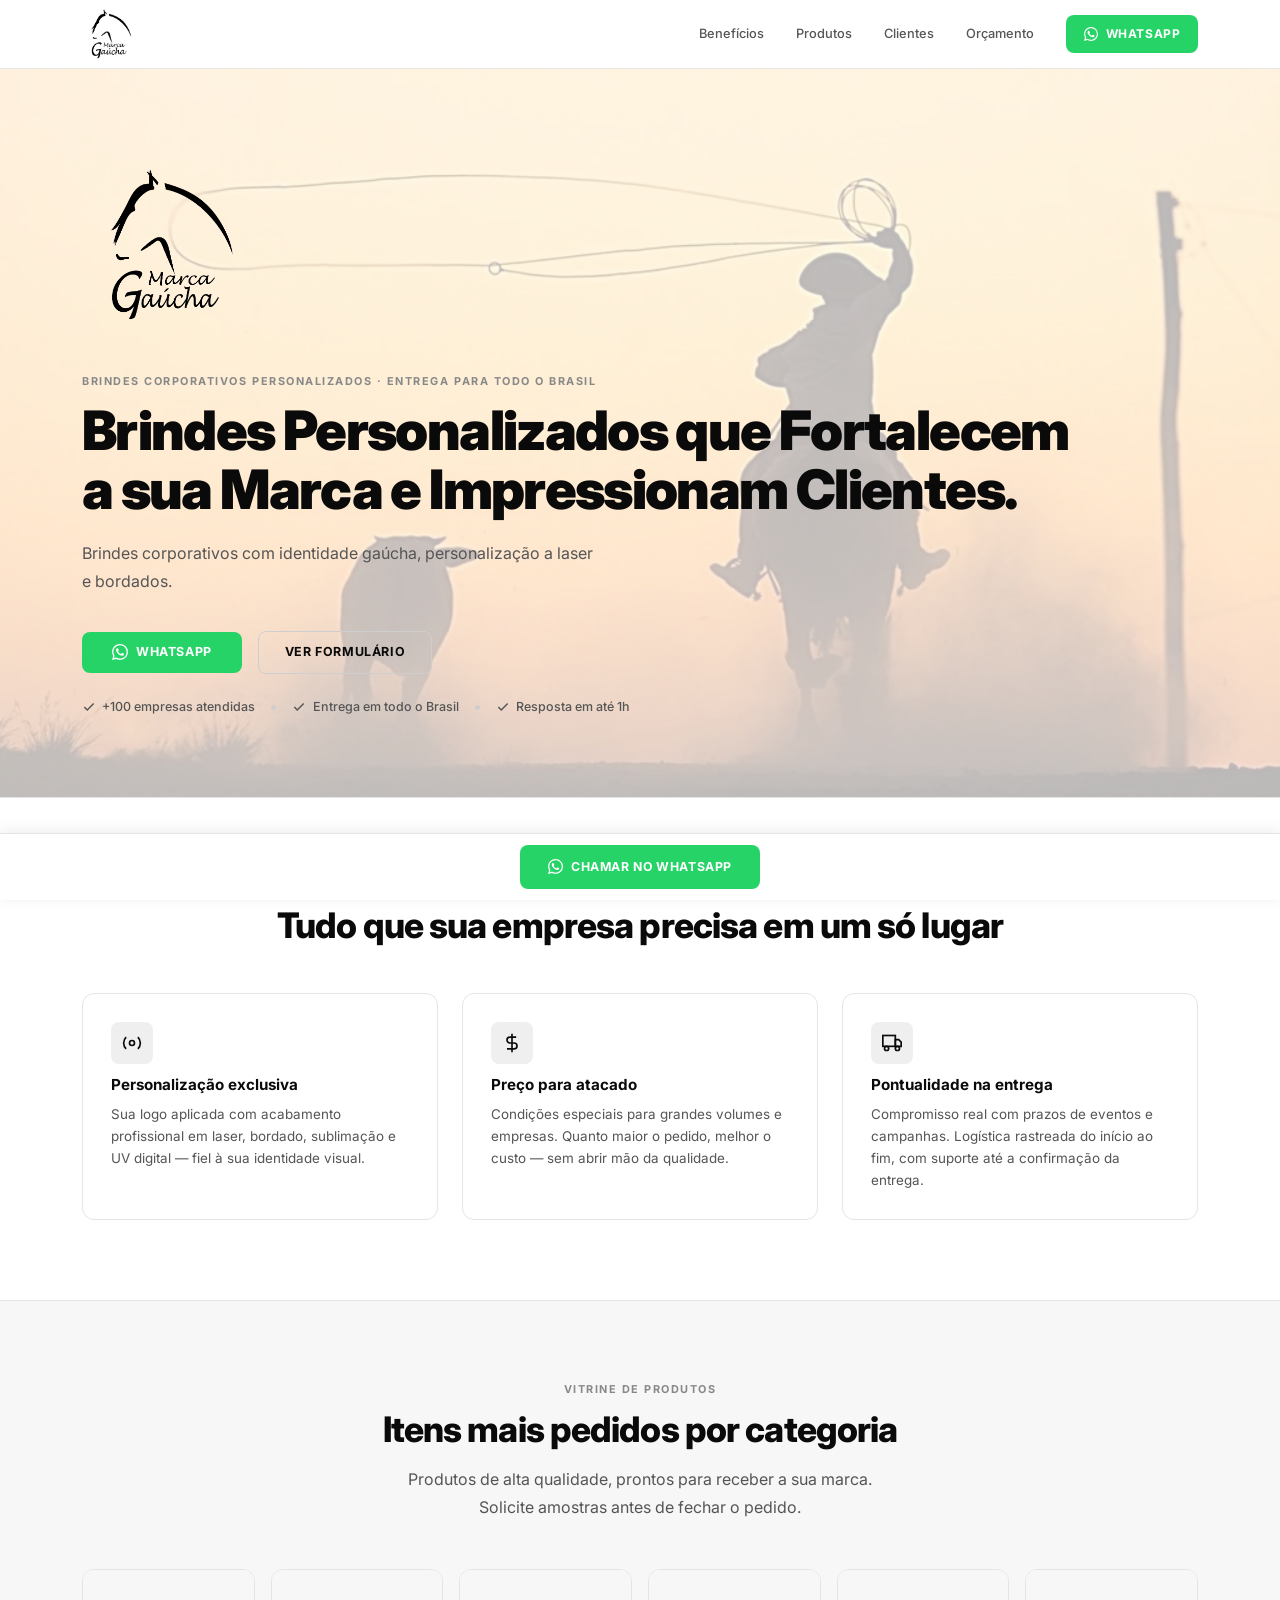
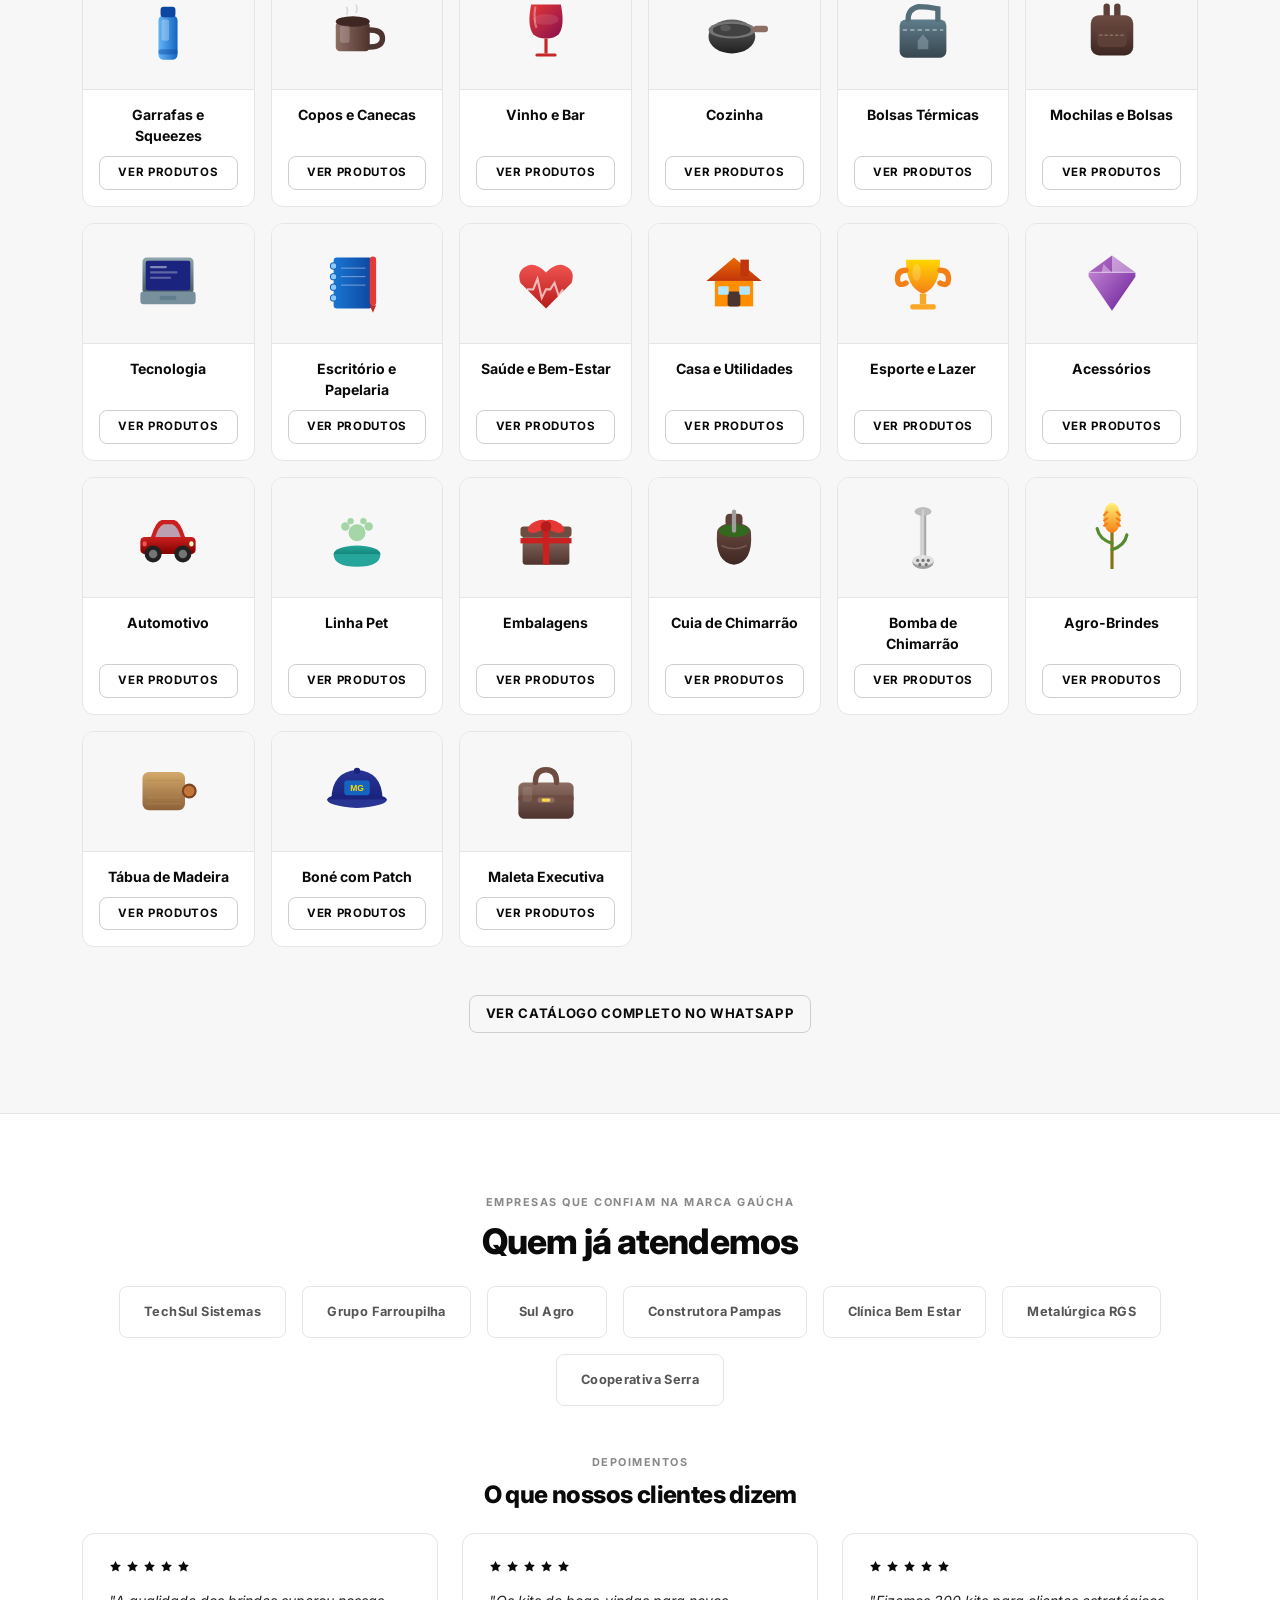
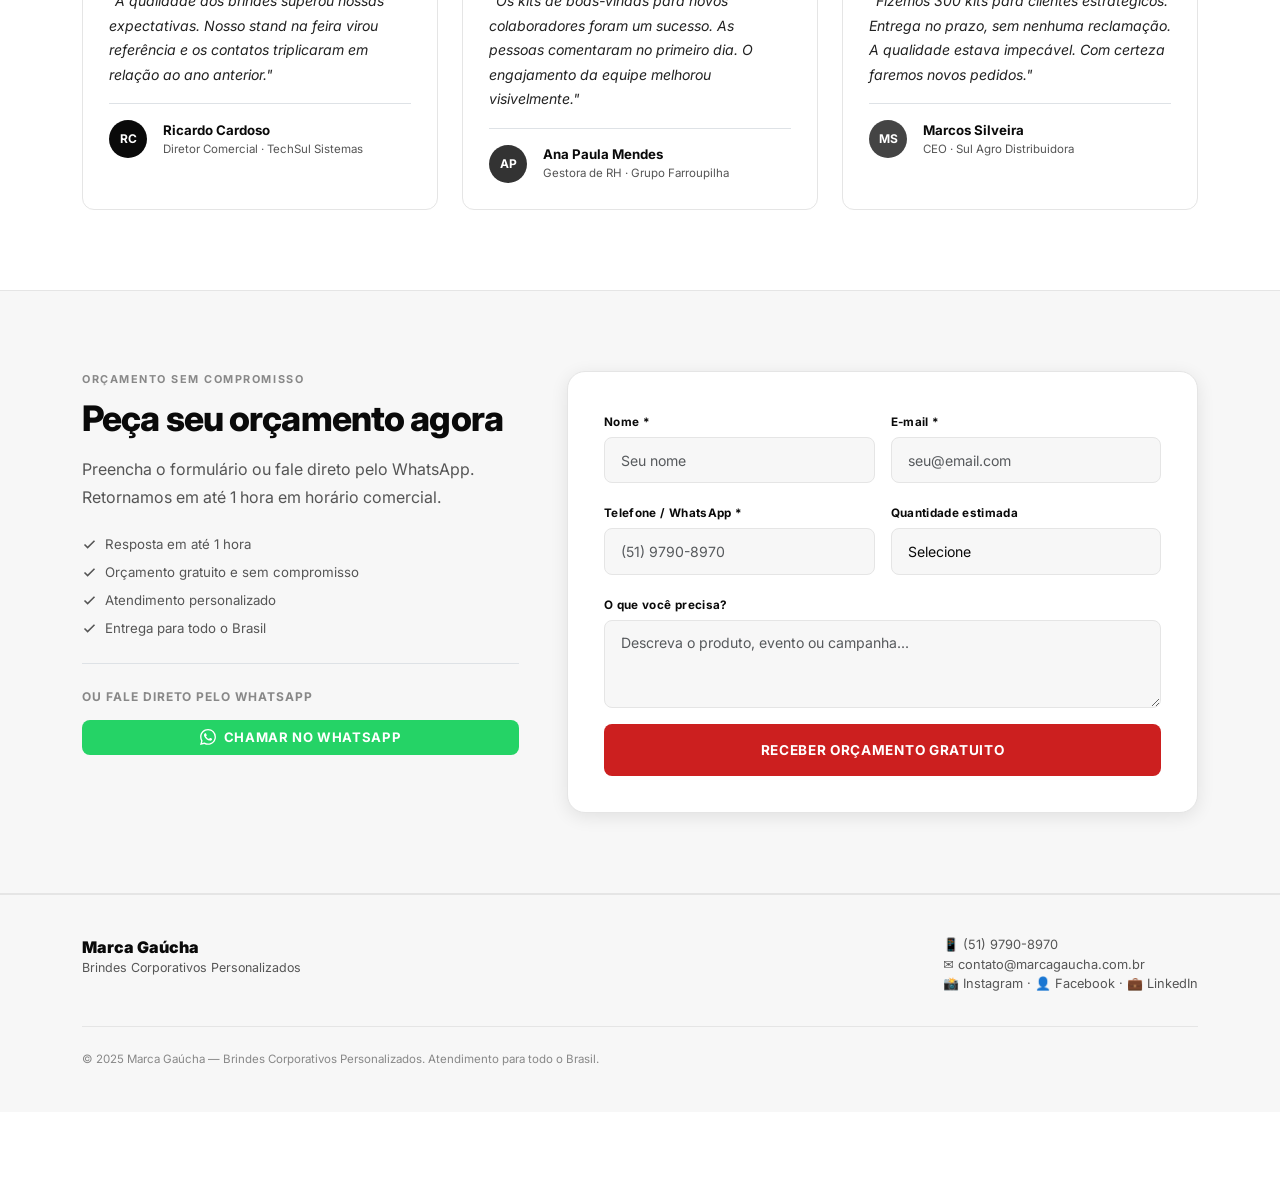
==== commit db79f05b: "feat: substituir ícones por ilustrações SVG coloridas de produto Cada um dos 21 cards de categoria a" ====
--- a/index.html
+++ b/index.html
@@ -12,9 +12,6 @@
   <link rel="preconnect" href="https://fonts.googleapis.com">
   <link rel="preconnect" href="https://fonts.gstatic.com" crossorigin>
   <link rel="stylesheet" href="https://fonts.googleapis.com/css2?family=Inter:wght@400;500;600;700;800;900&display=swap">
-
-  <!-- Bootstrap Icons -->
-  <link rel="stylesheet" href="https://cdn.jsdelivr.net/npm/bootstrap-icons@1.11.3/font/bootstrap-icons.min.css">
 
   <!-- Estilos customizados -->
   <link rel="stylesheet" href="css/styles.css">
@@ -149,27 +146,48 @@
       <p class="lead-custom mx-auto mt-3" style="max-width:52ch">Produtos de alta qualidade, prontos para receber a sua marca. Solicite amostras antes de fechar o pedido.</p>
     </div>
     <div class="cat-grid">
-      <div class="cat-card fade-in"><div class="cat-img"><i class="bi bi-droplet-fill cat-icon"></i></div><div class="cat-body"><p class="cat-title">Garrafas e Squeezes</p><a href="#orcamento" class="cat-btn">Ver Produtos</a></div></div>
-      <div class="cat-card fade-in"><div class="cat-img"><i class="bi bi-cup-hot-fill cat-icon"></i></div><div class="cat-body"><p class="cat-title">Copos e Canecas</p><a href="#orcamento" class="cat-btn">Ver Produtos</a></div></div>
-      <div class="cat-card fade-in"><div class="cat-img"><i class="bi bi-cup-fill cat-icon"></i></div><div class="cat-body"><p class="cat-title">Vinho e Bar</p><a href="#orcamento" class="cat-btn">Ver Produtos</a></div></div>
-      <div class="cat-card fade-in"><div class="cat-img"><i class="bi bi-fire cat-icon"></i></div><div class="cat-body"><p class="cat-title">Cozinha</p><a href="#orcamento" class="cat-btn">Ver Produtos</a></div></div>
-      <div class="cat-card fade-in"><div class="cat-img"><i class="bi bi-thermometer-snow cat-icon"></i></div><div class="cat-body"><p class="cat-title">Bolsas Térmicas</p><a href="#orcamento" class="cat-btn">Ver Produtos</a></div></div>
-      <div class="cat-card fade-in"><div class="cat-img"><i class="bi bi-backpack-fill cat-icon"></i></div><div class="cat-body"><p class="cat-title">Mochilas e Bolsas</p><a href="#orcamento" class="cat-btn">Ver Produtos</a></div></div>
-      <div class="cat-card fade-in"><div class="cat-img"><i class="bi bi-laptop cat-icon"></i></div><div class="cat-body"><p class="cat-title">Tecnologia</p><a href="#orcamento" class="cat-btn">Ver Produtos</a></div></div>
-      <div class="cat-card fade-in"><div class="cat-img"><i class="bi bi-pencil-fill cat-icon"></i></div><div class="cat-body"><p class="cat-title">Escritório e Papelaria</p><a href="#orcamento" class="cat-btn">Ver Produtos</a></div></div>
-      <div class="cat-card fade-in"><div class="cat-img"><i class="bi bi-heart-pulse-fill cat-icon"></i></div><div class="cat-body"><p class="cat-title">Saúde e Bem-Estar</p><a href="#orcamento" class="cat-btn">Ver Produtos</a></div></div>
-      <div class="cat-card fade-in"><div class="cat-img"><i class="bi bi-house-fill cat-icon"></i></div><div class="cat-body"><p class="cat-title">Casa e Utilidades</p><a href="#orcamento" class="cat-btn">Ver Produtos</a></div></div>
-      <div class="cat-card fade-in"><div class="cat-img"><i class="bi bi-trophy-fill cat-icon"></i></div><div class="cat-body"><p class="cat-title">Esporte e Lazer</p><a href="#orcamento" class="cat-btn">Ver Produtos</a></div></div>
-      <div class="cat-card fade-in"><div class="cat-img"><i class="bi bi-gem cat-icon"></i></div><div class="cat-body"><p class="cat-title">Acessórios</p><a href="#orcamento" class="cat-btn">Ver Produtos</a></div></div>
-      <div class="cat-card fade-in"><div class="cat-img"><i class="bi bi-car-front-fill cat-icon"></i></div><div class="cat-body"><p class="cat-title">Automotivo</p><a href="#orcamento" class="cat-btn">Ver Produtos</a></div></div>
-      <div class="cat-card fade-in"><div class="cat-img"><i class="bi bi-heart-fill cat-icon"></i></div><div class="cat-body"><p class="cat-title">Linha Pet</p><a href="#orcamento" class="cat-btn">Ver Produtos</a></div></div>
-      <div class="cat-card fade-in"><div class="cat-img"><i class="bi bi-box-fill cat-icon"></i></div><div class="cat-body"><p class="cat-title">Embalagens</p><a href="#orcamento" class="cat-btn">Ver Produtos</a></div></div>
-      <div class="cat-card fade-in"><div class="cat-img"><i class="bi bi-cup-straw cat-icon"></i></div><div class="cat-body"><p class="cat-title">Cuia de Chimarrão</p><a href="#orcamento" class="cat-btn">Ver Produtos</a></div></div>
-      <div class="cat-card fade-in"><div class="cat-img"><i class="bi bi-funnel-fill cat-icon"></i></div><div class="cat-body"><p class="cat-title">Bomba de Chimarrão</p><a href="#orcamento" class="cat-btn">Ver Produtos</a></div></div>
-      <div class="cat-card fade-in"><div class="cat-img"><i class="bi bi-tree-fill cat-icon"></i></div><div class="cat-body"><p class="cat-title">Agro-Brindes</p><a href="#orcamento" class="cat-btn">Ver Produtos</a></div></div>
-      <div class="cat-card fade-in"><div class="cat-img"><i class="bi bi-tools cat-icon"></i></div><div class="cat-body"><p class="cat-title">Tábua de Madeira</p><a href="#orcamento" class="cat-btn">Ver Produtos</a></div></div>
-      <div class="cat-card fade-in"><div class="cat-img"><i class="bi bi-patch-check-fill cat-icon"></i></div><div class="cat-body"><p class="cat-title">Boné com Patch</p><a href="#orcamento" class="cat-btn">Ver Produtos</a></div></div>
-      <div class="cat-card fade-in"><div class="cat-img"><i class="bi bi-briefcase-fill cat-icon"></i></div><div class="cat-body"><p class="cat-title">Maleta Executiva</p><a href="#orcamento" class="cat-btn">Ver Produtos</a></div></div>
+      <!-- Garrafas e Squeezes -->
+      <div class="cat-card fade-in"><div class="cat-img"><svg viewBox="0 0 64 64" xmlns="http://www.w3.org/2000/svg" style="height:68px;width:auto"><defs><linearGradient id="ig1" x1="0" y1="0" x2="1" y2="0"><stop offset="0%" stop-color="#64b5f6"/><stop offset="100%" stop-color="#1565c0"/></linearGradient></defs><rect x="23" y="18" width="18" height="42" rx="5" fill="url(#ig1)"/><rect x="25" y="10" width="14" height="10" rx="3" fill="#0d47a1"/><rect x="26" y="22" width="7" height="20" rx="2" fill="white" opacity="0.28"/><rect x="23" y="50" width="18" height="5" rx="2" fill="#0d47a1" opacity="0.45"/></svg></div><div class="cat-body"><p class="cat-title">Garrafas e Squeezes</p><a href="#orcamento" class="cat-btn">Ver Produtos</a></div></div>
+      <!-- Copos e Canecas -->
+      <div class="cat-card fade-in"><div class="cat-img"><svg viewBox="0 0 64 64" xmlns="http://www.w3.org/2000/svg" style="height:68px;width:auto"><defs><linearGradient id="ig2" x1="0" y1="0" x2="1" y2="0"><stop offset="0%" stop-color="#8d6e63"/><stop offset="100%" stop-color="#4e342e"/></linearGradient></defs><rect x="12" y="24" width="32" height="28" rx="4" fill="url(#ig2)"/><path d="M44 32 Q56 32 56 40 Q56 48 44 48" fill="none" stroke="#4e342e" stroke-width="5" stroke-linecap="round"/><ellipse cx="28" cy="24" rx="16" ry="5" fill="#3e2723"/><rect x="16" y="28" width="9" height="16" rx="2" fill="white" opacity="0.2"/><path d="M22 18 Q24 14 22 10" fill="none" stroke="#ccc" stroke-width="1.5" opacity="0.7"/><path d="M31 16 Q33 12 31 8" fill="none" stroke="#ccc" stroke-width="1.5" opacity="0.7"/></svg></div><div class="cat-body"><p class="cat-title">Copos e Canecas</p><a href="#orcamento" class="cat-btn">Ver Produtos</a></div></div>
+      <!-- Vinho e Bar -->
+      <div class="cat-card fade-in"><div class="cat-img"><svg viewBox="0 0 64 64" xmlns="http://www.w3.org/2000/svg" style="height:68px;width:auto"><defs><linearGradient id="ig3" x1="0" y1="0" x2="1" y2="1"><stop offset="0%" stop-color="#e53935"/><stop offset="100%" stop-color="#880e4f"/></linearGradient></defs><path d="M18 8 Q14 28 20 36 Q24 40 32 40 Q40 40 44 36 Q50 28 46 8 Z" fill="url(#ig3)"/><path d="M22 10 Q20 22 23 30" fill="none" stroke="white" stroke-width="2" opacity="0.35"/><line x1="32" y1="40" x2="32" y2="54" stroke="#c62828" stroke-width="3"/><rect x="22" y="54" width="20" height="3" rx="1.5" fill="#c62828"/><ellipse cx="32" cy="22" rx="12" ry="5" fill="white" opacity="0.1"/></svg></div><div class="cat-body"><p class="cat-title">Vinho e Bar</p><a href="#orcamento" class="cat-btn">Ver Produtos</a></div></div>
+      <!-- Cozinha -->
+      <div class="cat-card fade-in"><div class="cat-img"><svg viewBox="0 0 64 64" xmlns="http://www.w3.org/2000/svg" style="height:68px;width:auto"><defs><linearGradient id="ig4" x1="0" y1="0" x2="0" y2="1"><stop offset="0%" stop-color="#616161"/><stop offset="100%" stop-color="#212121"/></linearGradient></defs><ellipse cx="30" cy="38" rx="22" ry="16" fill="url(#ig4)"/><ellipse cx="30" cy="32" rx="22" ry="8" fill="#757575"/><ellipse cx="30" cy="32" rx="18" ry="6" fill="#424242"/><rect x="50" y="28" width="14" height="6" rx="3" fill="#8d6e63"/><ellipse cx="24" cy="30" rx="5" ry="3" fill="white" opacity="0.12"/></svg></div><div class="cat-body"><p class="cat-title">Cozinha</p><a href="#orcamento" class="cat-btn">Ver Produtos</a></div></div>
+      <!-- Bolsas Térmicas -->
+      <div class="cat-card fade-in"><div class="cat-img"><svg viewBox="0 0 64 64" xmlns="http://www.w3.org/2000/svg" style="height:68px;width:auto"><defs><linearGradient id="ig5" x1="0" y1="0" x2="0" y2="1"><stop offset="0%" stop-color="#607d8b"/><stop offset="100%" stop-color="#37474f"/></linearGradient></defs><rect x="10" y="22" width="44" height="36" rx="6" fill="url(#ig5)"/><path d="M18 22 Q18 12 28 10 Q36 10 46 12 L46 22" fill="none" stroke="#546e7a" stroke-width="5" stroke-linecap="round"/><line x1="13" y1="32" x2="51" y2="32" stroke="#90a4ae" stroke-width="2" stroke-dasharray="4,3"/><path d="M27 42 L32 36 L37 42 L37 50 L27 50 Z" fill="#90a4ae" opacity="0.55"/></svg></div><div class="cat-body"><p class="cat-title">Bolsas Térmicas</p><a href="#orcamento" class="cat-btn">Ver Produtos</a></div></div>
+      <!-- Mochilas e Bolsas -->
+      <div class="cat-card fade-in"><div class="cat-img"><svg viewBox="0 0 64 64" xmlns="http://www.w3.org/2000/svg" style="height:68px;width:auto"><defs><linearGradient id="ig6" x1="0" y1="0" x2="0" y2="1"><stop offset="0%" stop-color="#6d4c41"/><stop offset="100%" stop-color="#3e2723"/></linearGradient></defs><rect x="24" y="7" width="6" height="14" rx="3" fill="#5d4037"/><rect x="34" y="7" width="6" height="14" rx="3" fill="#5d4037"/><rect x="12" y="18" width="40" height="38" rx="8" fill="url(#ig6)"/><rect x="18" y="30" width="28" height="18" rx="5" fill="#5d4037"/><line x1="20" y1="37" x2="44" y2="37" stroke="#8d6e63" stroke-width="1.5" stroke-dasharray="3,2"/></svg></div><div class="cat-body"><p class="cat-title">Mochilas e Bolsas</p><a href="#orcamento" class="cat-btn">Ver Produtos</a></div></div>
+      <!-- Tecnologia -->
+      <div class="cat-card fade-in"><div class="cat-img"><svg viewBox="0 0 64 64" xmlns="http://www.w3.org/2000/svg" style="height:68px;width:auto"><defs><linearGradient id="ig7" x1="0" y1="0" x2="0" y2="1"><stop offset="0%" stop-color="#90a4ae"/><stop offset="100%" stop-color="#455a64"/></linearGradient></defs><rect x="8" y="8" width="48" height="34" rx="4" fill="url(#ig7)"/><rect x="11" y="11" width="42" height="28" rx="2" fill="#1a237e"/><rect x="15" y="16" width="16" height="2" rx="1" fill="white" opacity="0.45"/><rect x="15" y="21" width="26" height="2" rx="1" fill="white" opacity="0.3"/><rect x="15" y="26" width="20" height="2" rx="1" fill="white" opacity="0.3"/><rect x="6" y="40" width="52" height="12" rx="3" fill="#78909c"/><rect x="24" y="44" width="16" height="4" rx="2" fill="#607d8b"/></svg></div><div class="cat-body"><p class="cat-title">Tecnologia</p><a href="#orcamento" class="cat-btn">Ver Produtos</a></div></div>
+      <!-- Escritório e Papelaria -->
+      <div class="cat-card fade-in"><div class="cat-img"><svg viewBox="0 0 64 64" xmlns="http://www.w3.org/2000/svg" style="height:68px;width:auto"><defs><linearGradient id="ig8" x1="0" y1="0" x2="1" y2="0"><stop offset="0%" stop-color="#1976d2"/><stop offset="100%" stop-color="#0d47a1"/></linearGradient></defs><rect x="10" y="8" width="36" height="48" rx="3" fill="url(#ig8)"/><circle cx="10" cy="16" r="3" fill="#90caf9" stroke="#1565c0" stroke-width="1"/><circle cx="10" cy="26" r="3" fill="#90caf9" stroke="#1565c0" stroke-width="1"/><circle cx="10" cy="36" r="3" fill="#90caf9" stroke="#1565c0" stroke-width="1"/><circle cx="10" cy="46" r="3" fill="#90caf9" stroke="#1565c0" stroke-width="1"/><line x1="17" y1="18" x2="40" y2="18" stroke="white" stroke-width="1" opacity="0.4"/><line x1="17" y1="26" x2="40" y2="26" stroke="white" stroke-width="1" opacity="0.4"/><line x1="17" y1="34" x2="40" y2="34" stroke="white" stroke-width="1" opacity="0.4"/><rect x="44" y="7" width="6" height="46" rx="3" fill="#e53935"/><polygon points="44,53 50,53 47,60" fill="#c62828"/></svg></div><div class="cat-body"><p class="cat-title">Escritório e Papelaria</p><a href="#orcamento" class="cat-btn">Ver Produtos</a></div></div>
+      <!-- Saúde e Bem-Estar -->
+      <div class="cat-card fade-in"><div class="cat-img"><svg viewBox="0 0 64 64" xmlns="http://www.w3.org/2000/svg" style="height:68px;width:auto"><defs><linearGradient id="ig9" x1="0" y1="0" x2="0" y2="1"><stop offset="0%" stop-color="#ef5350"/><stop offset="100%" stop-color="#b71c1c"/></linearGradient></defs><path d="M32 56 L8 32 Q4 20 14 16 Q22 12 32 22 Q42 12 50 16 Q60 20 56 32 Z" fill="url(#ig9)"/><polyline points="14,38 20,38 24,28 28,46 32,38 36,38 40,32 44,44 48,38" fill="none" stroke="white" stroke-width="2" opacity="0.65"/></svg></div><div class="cat-body"><p class="cat-title">Saúde e Bem-Estar</p><a href="#orcamento" class="cat-btn">Ver Produtos</a></div></div>
+      <!-- Casa e Utilidades -->
+      <div class="cat-card fade-in"><div class="cat-img"><svg viewBox="0 0 64 64" xmlns="http://www.w3.org/2000/svg" style="height:68px;width:auto"><defs><linearGradient id="ig10" x1="0" y1="0" x2="0" y2="1"><stop offset="0%" stop-color="#ef6c00"/><stop offset="100%" stop-color="#bf360c"/></linearGradient></defs><polygon points="6,30 32,8 58,30" fill="url(#ig10)"/><rect x="38" y="10" width="8" height="16" fill="#bf360c"/><rect x="14" y="30" width="36" height="24" fill="#ff8f00"/><rect x="26" y="40" width="12" height="14" rx="2" fill="#4e342e"/><rect x="17" y="35" width="10" height="8" rx="1" fill="#b3e5fc"/><rect x="37" y="35" width="10" height="8" rx="1" fill="#b3e5fc"/></svg></div><div class="cat-body"><p class="cat-title">Casa e Utilidades</p><a href="#orcamento" class="cat-btn">Ver Produtos</a></div></div>
+      <!-- Esporte e Lazer -->
+      <div class="cat-card fade-in"><div class="cat-img"><svg viewBox="0 0 64 64" xmlns="http://www.w3.org/2000/svg" style="height:68px;width:auto"><defs><linearGradient id="ig11" x1="0" y1="0" x2="0" y2="1"><stop offset="0%" stop-color="#FFD600"/><stop offset="100%" stop-color="#F57F17"/></linearGradient></defs><path d="M16 10 Q16 36 32 42 Q48 36 48 10 Z" fill="url(#ig11)"/><path d="M16 20 Q8 20 8 28 Q8 36 16 32" fill="none" stroke="#F57F17" stroke-width="5" stroke-linecap="round"/><path d="M48 20 Q56 20 56 28 Q56 36 48 32" fill="none" stroke="#F57F17" stroke-width="5" stroke-linecap="round"/><rect x="29" y="42" width="6" height="10" fill="#F9A825"/><rect x="20" y="52" width="24" height="5" rx="2" fill="#F9A825"/><ellipse cx="26" cy="22" rx="4" ry="8" fill="white" opacity="0.18"/></svg></div><div class="cat-body"><p class="cat-title">Esporte e Lazer</p><a href="#orcamento" class="cat-btn">Ver Produtos</a></div></div>
+      <!-- Acessórios -->
+      <div class="cat-card fade-in"><div class="cat-img"><svg viewBox="0 0 64 64" xmlns="http://www.w3.org/2000/svg" style="height:68px;width:auto"><defs><linearGradient id="ig12" x1="0" y1="0" x2="1" y2="1"><stop offset="0%" stop-color="#ce93d8"/><stop offset="100%" stop-color="#6a1b9a"/></linearGradient></defs><polygon points="32,6 54,22 54,26 32,58 10,26 10,22" fill="url(#ig12)"/><polygon points="32,6 54,22 32,22" fill="#f3e5f5" opacity="0.4"/><polygon points="10,22 32,22 32,6" fill="#7b1fa2" opacity="0.3"/><line x1="10" y1="22" x2="54" y2="22" stroke="white" stroke-width="1" opacity="0.5"/><polygon points="24,14 32,22 22,22" fill="white" opacity="0.35"/></svg></div><div class="cat-body"><p class="cat-title">Acessórios</p><a href="#orcamento" class="cat-btn">Ver Produtos</a></div></div>
+      <!-- Automotivo -->
+      <div class="cat-card fade-in"><div class="cat-img"><svg viewBox="0 0 64 64" xmlns="http://www.w3.org/2000/svg" style="height:68px;width:auto"><defs><linearGradient id="ig13" x1="0" y1="0" x2="0" y2="1"><stop offset="0%" stop-color="#CC1F1F"/><stop offset="100%" stop-color="#7f0000"/></linearGradient></defs><rect x="6" y="32" width="52" height="16" rx="4" fill="url(#ig13)"/><path d="M16 32 Q20 18 26 16 L38 16 Q44 18 48 32" fill="#CC1F1F"/><path d="M20 32 Q23 22 28 20 L36 20 Q41 22 44 32" fill="#b3e5fc" opacity="0.65"/><circle cx="18" cy="48" r="8" fill="#212121"/><circle cx="18" cy="48" r="4" fill="#757575"/><circle cx="46" cy="48" r="8" fill="#212121"/><circle cx="46" cy="48" r="4" fill="#757575"/><rect x="52" y="36" width="4" height="5" rx="2" fill="#fff9c4"/><rect x="8" y="36" width="4" height="5" rx="2" fill="#ef5350"/></svg></div><div class="cat-body"><p class="cat-title">Automotivo</p><a href="#orcamento" class="cat-btn">Ver Produtos</a></div></div>
+      <!-- Linha Pet -->
+      <div class="cat-card fade-in"><div class="cat-img"><svg viewBox="0 0 64 64" xmlns="http://www.w3.org/2000/svg" style="height:68px;width:auto"><defs><linearGradient id="ig14" x1="0" y1="0" x2="0" y2="1"><stop offset="0%" stop-color="#26a69a"/><stop offset="100%" stop-color="#00695c"/></linearGradient></defs><ellipse cx="32" cy="48" rx="22" ry="8" fill="url(#ig14)"/><path d="M10 48 Q10 60 32 60 Q54 60 54 48" fill="#26a69a"/><circle cx="32" cy="28" r="8" fill="#a5d6a7"/><circle cx="21" cy="22" r="4" fill="#a5d6a7"/><circle cx="43" cy="22" r="4" fill="#a5d6a7"/><circle cx="26" cy="17" r="3" fill="#a5d6a7"/><circle cx="38" cy="17" r="3" fill="#a5d6a7"/></svg></div><div class="cat-body"><p class="cat-title">Linha Pet</p><a href="#orcamento" class="cat-btn">Ver Produtos</a></div></div>
+      <!-- Embalagens -->
+      <div class="cat-card fade-in"><div class="cat-img"><svg viewBox="0 0 64 64" xmlns="http://www.w3.org/2000/svg" style="height:68px;width:auto"><defs><linearGradient id="ig15" x1="0" y1="0" x2="0" y2="1"><stop offset="0%" stop-color="#8d6e63"/><stop offset="100%" stop-color="#4e342e"/></linearGradient></defs><rect x="10" y="30" width="44" height="28" rx="3" fill="url(#ig15)"/><rect x="8" y="22" width="48" height="10" rx="3" fill="#6d4c41"/><rect x="29" y="22" width="6" height="36" fill="#CC1F1F"/><rect x="8" y="33" width="48" height="5" fill="#CC1F1F"/><ellipse cx="24" cy="22" rx="10" ry="5" fill="#e53935" transform="rotate(-25 24 22)"/><ellipse cx="40" cy="22" rx="10" ry="5" fill="#e53935" transform="rotate(25 40 22)"/><circle cx="32" cy="22" r="5" fill="#b71c1c"/></svg></div><div class="cat-body"><p class="cat-title">Embalagens</p><a href="#orcamento" class="cat-btn">Ver Produtos</a></div></div>
+      <!-- Cuia de Chimarrão -->
+      <div class="cat-card fade-in"><div class="cat-img"><svg viewBox="0 0 64 64" xmlns="http://www.w3.org/2000/svg" style="height:68px;width:auto"><defs><linearGradient id="ig16" x1="0" y1="0" x2="0" y2="1"><stop offset="0%" stop-color="#6d4c41"/><stop offset="100%" stop-color="#3e2723"/></linearGradient></defs><path d="M16 28 Q14 56 32 58 Q50 56 48 28 Q48 20 32 18 Q16 20 16 28 Z" fill="url(#ig16)"/><rect x="24" y="10" width="16" height="12" rx="4" fill="#5d4037"/><ellipse cx="32" cy="26" rx="14" ry="6" fill="#33691e"/><rect x="30" y="6" width="4" height="22" rx="2" fill="#9e9e9e"/><path d="M20 40 Q32 46 44 40" fill="none" stroke="#8d6e63" stroke-width="1.5" opacity="0.6"/></svg></div><div class="cat-body"><p class="cat-title">Cuia de Chimarrão</p><a href="#orcamento" class="cat-btn">Ver Produtos</a></div></div>
+      <!-- Bomba de Chimarrão -->
+      <div class="cat-card fade-in"><div class="cat-img"><svg viewBox="0 0 64 64" xmlns="http://www.w3.org/2000/svg" style="height:68px;width:auto"><defs><linearGradient id="ig17" x1="0" y1="0" x2="1" y2="0"><stop offset="0%" stop-color="#e0e0e0"/><stop offset="100%" stop-color="#9e9e9e"/></linearGradient></defs><rect x="29" y="4" width="6" height="50" rx="3" fill="url(#ig17)"/><ellipse cx="32" cy="56" rx="10" ry="6" fill="#9e9e9e"/><ellipse cx="32" cy="54" rx="10" ry="5" fill="#e0e0e0"/><circle cx="27" cy="54" r="1.5" fill="#757575"/><circle cx="32" cy="54" r="1.5" fill="#757575"/><circle cx="37" cy="54" r="1.5" fill="#757575"/><circle cx="29" cy="58" r="1.5" fill="#757575"/><circle cx="35" cy="58" r="1.5" fill="#757575"/><ellipse cx="32" cy="8" rx="8" ry="4" fill="#bdbdbd"/><rect x="31" y="6" width="2" height="46" rx="1" fill="white" opacity="0.3"/></svg></div><div class="cat-body"><p class="cat-title">Bomba de Chimarrão</p><a href="#orcamento" class="cat-btn">Ver Produtos</a></div></div>
+      <!-- Agro-Brindes -->
+      <div class="cat-card fade-in"><div class="cat-img"><svg viewBox="0 0 64 64" xmlns="http://www.w3.org/2000/svg" style="height:68px;width:auto"><defs><linearGradient id="ig18" x1="0" y1="0" x2="0" y2="1"><stop offset="0%" stop-color="#fff176"/><stop offset="100%" stop-color="#f57f17"/></linearGradient></defs><line x1="32" y1="62" x2="32" y2="8" stroke="#827717" stroke-width="3"/><ellipse cx="32" cy="14" rx="8" ry="14" fill="url(#ig18)"/><line x1="24" y1="12" x2="28" y2="8" stroke="#f57f17" stroke-width="2"/><line x1="24" y1="17" x2="28" y2="14" stroke="#f57f17" stroke-width="2"/><line x1="24" y1="22" x2="28" y2="19" stroke="#f57f17" stroke-width="2"/><line x1="40" y1="12" x2="36" y2="8" stroke="#f57f17" stroke-width="2"/><line x1="40" y1="17" x2="36" y2="14" stroke="#f57f17" stroke-width="2"/><line x1="40" y1="22" x2="36" y2="19" stroke="#f57f17" stroke-width="2"/><path d="M32 38 Q20 34 18 24" fill="none" stroke="#558b2f" stroke-width="3" stroke-linecap="round"/><path d="M32 44 Q44 40 46 30" fill="none" stroke="#558b2f" stroke-width="3" stroke-linecap="round"/></svg></div><div class="cat-body"><p class="cat-title">Agro-Brindes</p><a href="#orcamento" class="cat-btn">Ver Produtos</a></div></div>
+      <!-- Tábua de Madeira -->
+      <div class="cat-card fade-in"><div class="cat-img"><svg viewBox="0 0 64 64" xmlns="http://www.w3.org/2000/svg" style="height:68px;width:auto"><defs><linearGradient id="ig19" x1="0" y1="0" x2="0" y2="1"><stop offset="0%" stop-color="#d4a96a"/><stop offset="100%" stop-color="#8d6239"/></linearGradient></defs><rect x="8" y="14" width="40" height="36" rx="6" fill="url(#ig19)"/><rect x="46" y="26" width="12" height="12" rx="6" fill="#c4763a" stroke="#7a4520" stroke-width="2"/><line x1="12" y1="22" x2="44" y2="22" stroke="#b8864e" stroke-width="1" opacity="0.55"/><line x1="12" y1="30" x2="44" y2="30" stroke="#b8864e" stroke-width="1" opacity="0.55"/><line x1="12" y1="38" x2="44" y2="38" stroke="#b8864e" stroke-width="1" opacity="0.55"/><line x1="12" y1="44" x2="44" y2="44" stroke="#b8864e" stroke-width="1" opacity="0.55"/></svg></div><div class="cat-body"><p class="cat-title">Tábua de Madeira</p><a href="#orcamento" class="cat-btn">Ver Produtos</a></div></div>
+      <!-- Boné com Patch -->
+      <div class="cat-card fade-in"><div class="cat-img"><svg viewBox="0 0 64 64" xmlns="http://www.w3.org/2000/svg" style="height:68px;width:auto"><defs><linearGradient id="ig20" x1="0" y1="0" x2="0" y2="1"><stop offset="0%" stop-color="#283593"/><stop offset="100%" stop-color="#1a237e"/></linearGradient></defs><path d="M8 40 Q8 14 32 12 Q56 14 56 40 Z" fill="url(#ig20)"/><ellipse cx="32" cy="40" rx="28" ry="6" fill="#1a237e"/><path d="M4 40 Q4 46 32 48 Q60 46 60 40" fill="#283593"/><rect x="20" y="22" width="24" height="14" rx="3" fill="#1565c0"/><text x="32" y="32" text-anchor="middle" fill="#FFD600" font-size="8" font-weight="bold" font-family="Arial,sans-serif">MG</text><circle cx="32" cy="13" r="3" fill="#1a237e"/></svg></div><div class="cat-body"><p class="cat-title">Boné com Patch</p><a href="#orcamento" class="cat-btn">Ver Produtos</a></div></div>
+      <!-- Maleta Executiva -->
+      <div class="cat-card fade-in"><div class="cat-img"><svg viewBox="0 0 64 64" xmlns="http://www.w3.org/2000/svg" style="height:68px;width:auto"><defs><linearGradient id="ig21" x1="0" y1="0" x2="0" y2="1"><stop offset="0%" stop-color="#8d6e63"/><stop offset="100%" stop-color="#4e342e"/></linearGradient></defs><rect x="6" y="24" width="52" height="34" rx="5" fill="url(#ig21)"/><path d="M22 24 Q22 12 32 12 Q42 12 42 24" fill="none" stroke="#6d4c41" stroke-width="5" stroke-linecap="round"/><rect x="6" y="36" width="52" height="6" rx="2" fill="#6d4c41"/><rect x="24" y="38" width="16" height="5" rx="2" fill="#8d6e63"/><rect x="28" y="39" width="8" height="3" rx="1" fill="#ffd54f"/><rect x="10" y="28" width="9" height="14" rx="2" fill="white" opacity="0.1"/></svg></div><div class="cat-body"><p class="cat-title">Maleta Executiva</p><a href="#orcamento" class="cat-btn">Ver Produtos</a></div></div>
     </div>
     <div class="text-center mt-5">
       <a href="https://wa.me/555197908970?text=Ol%C3%A1%2C%20quero%20ver%20o%20cat%C3%A1logo%20completo!"
--- a/css/styles.css
+++ b/css/styles.css
@@ -163,12 +163,6 @@
   display: flex; align-items: center; justify-content: center;
   border-bottom: 1px solid var(--border);
 }
-.cat-icon {
-  font-size: 2.6rem;
-  color: var(--red);
-  opacity: .82;
-  line-height: 1;
-}
 .cat-body { padding: .875rem 1rem 1rem; display: flex; flex-direction: column; gap: .625rem; flex: 1; }
 .cat-title { font-size: .88rem; font-weight: 700; margin: 0; text-align: center; }
 .cat-btn {
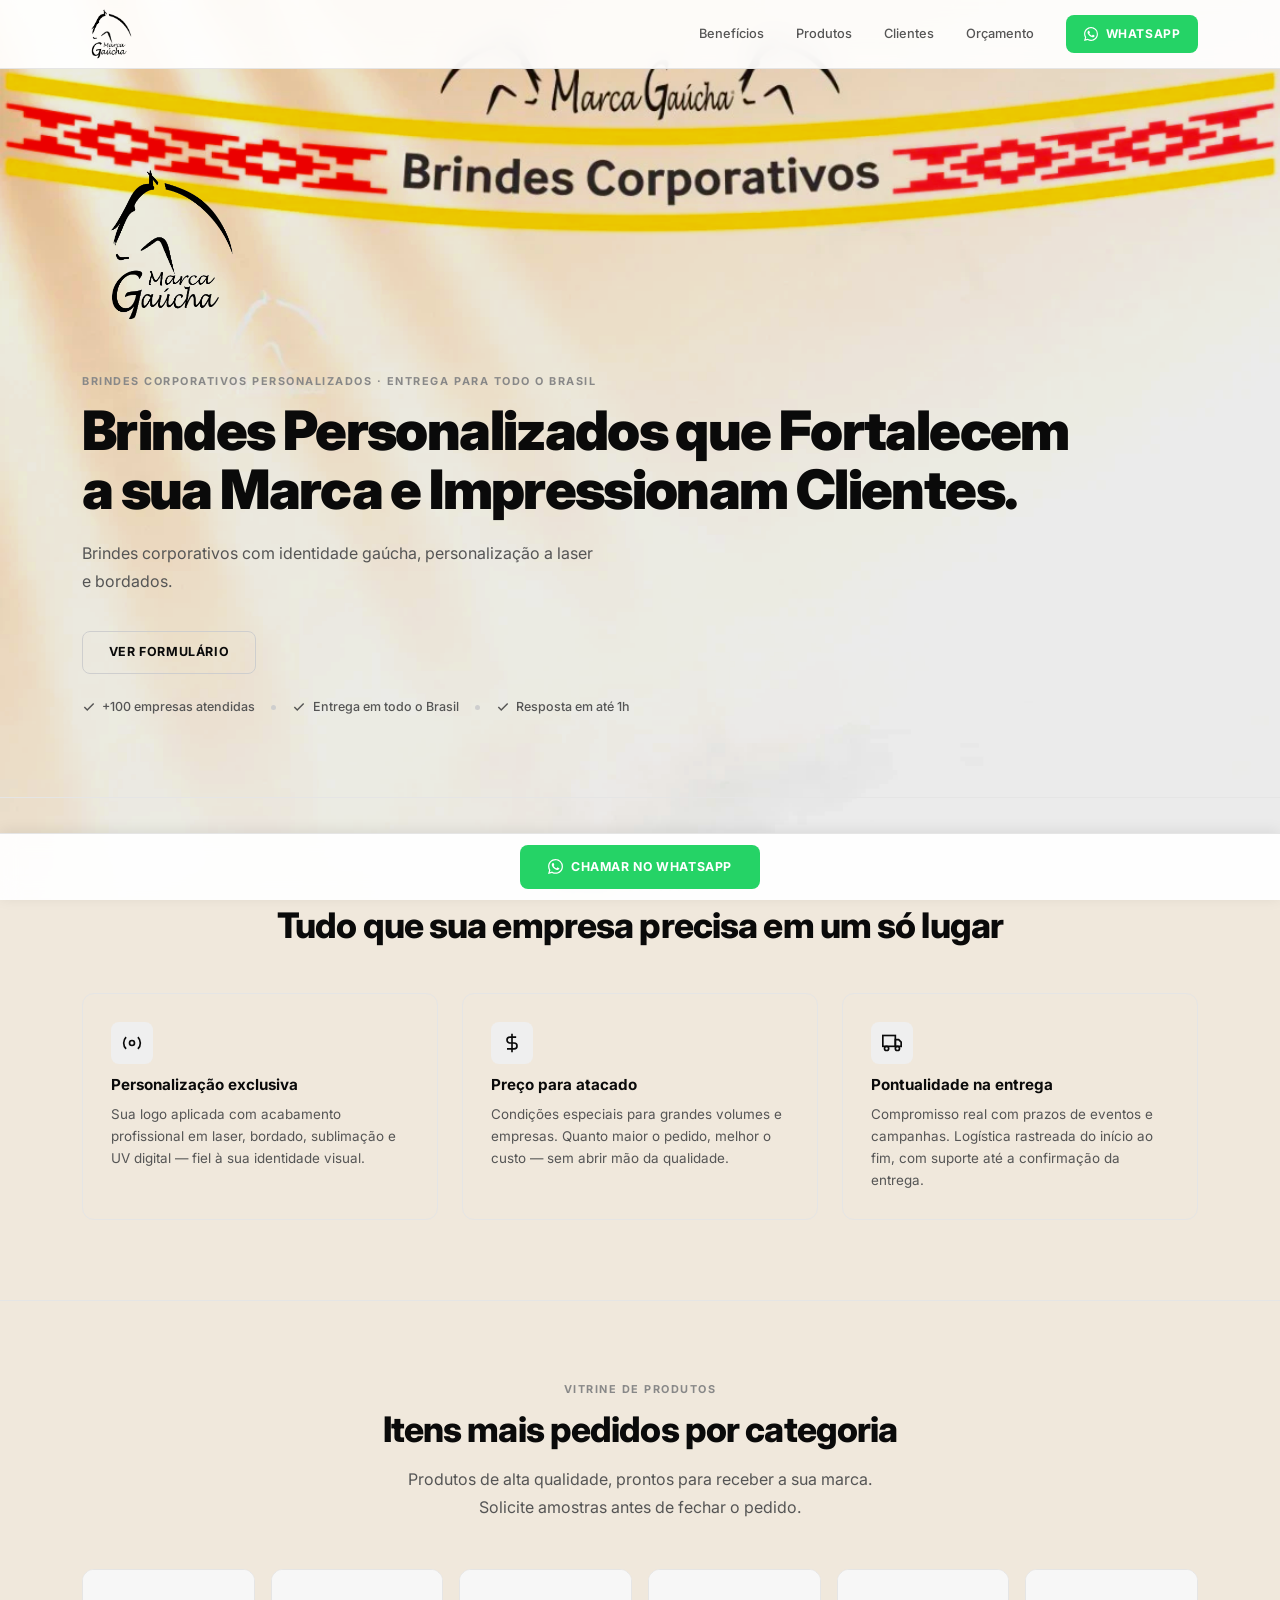
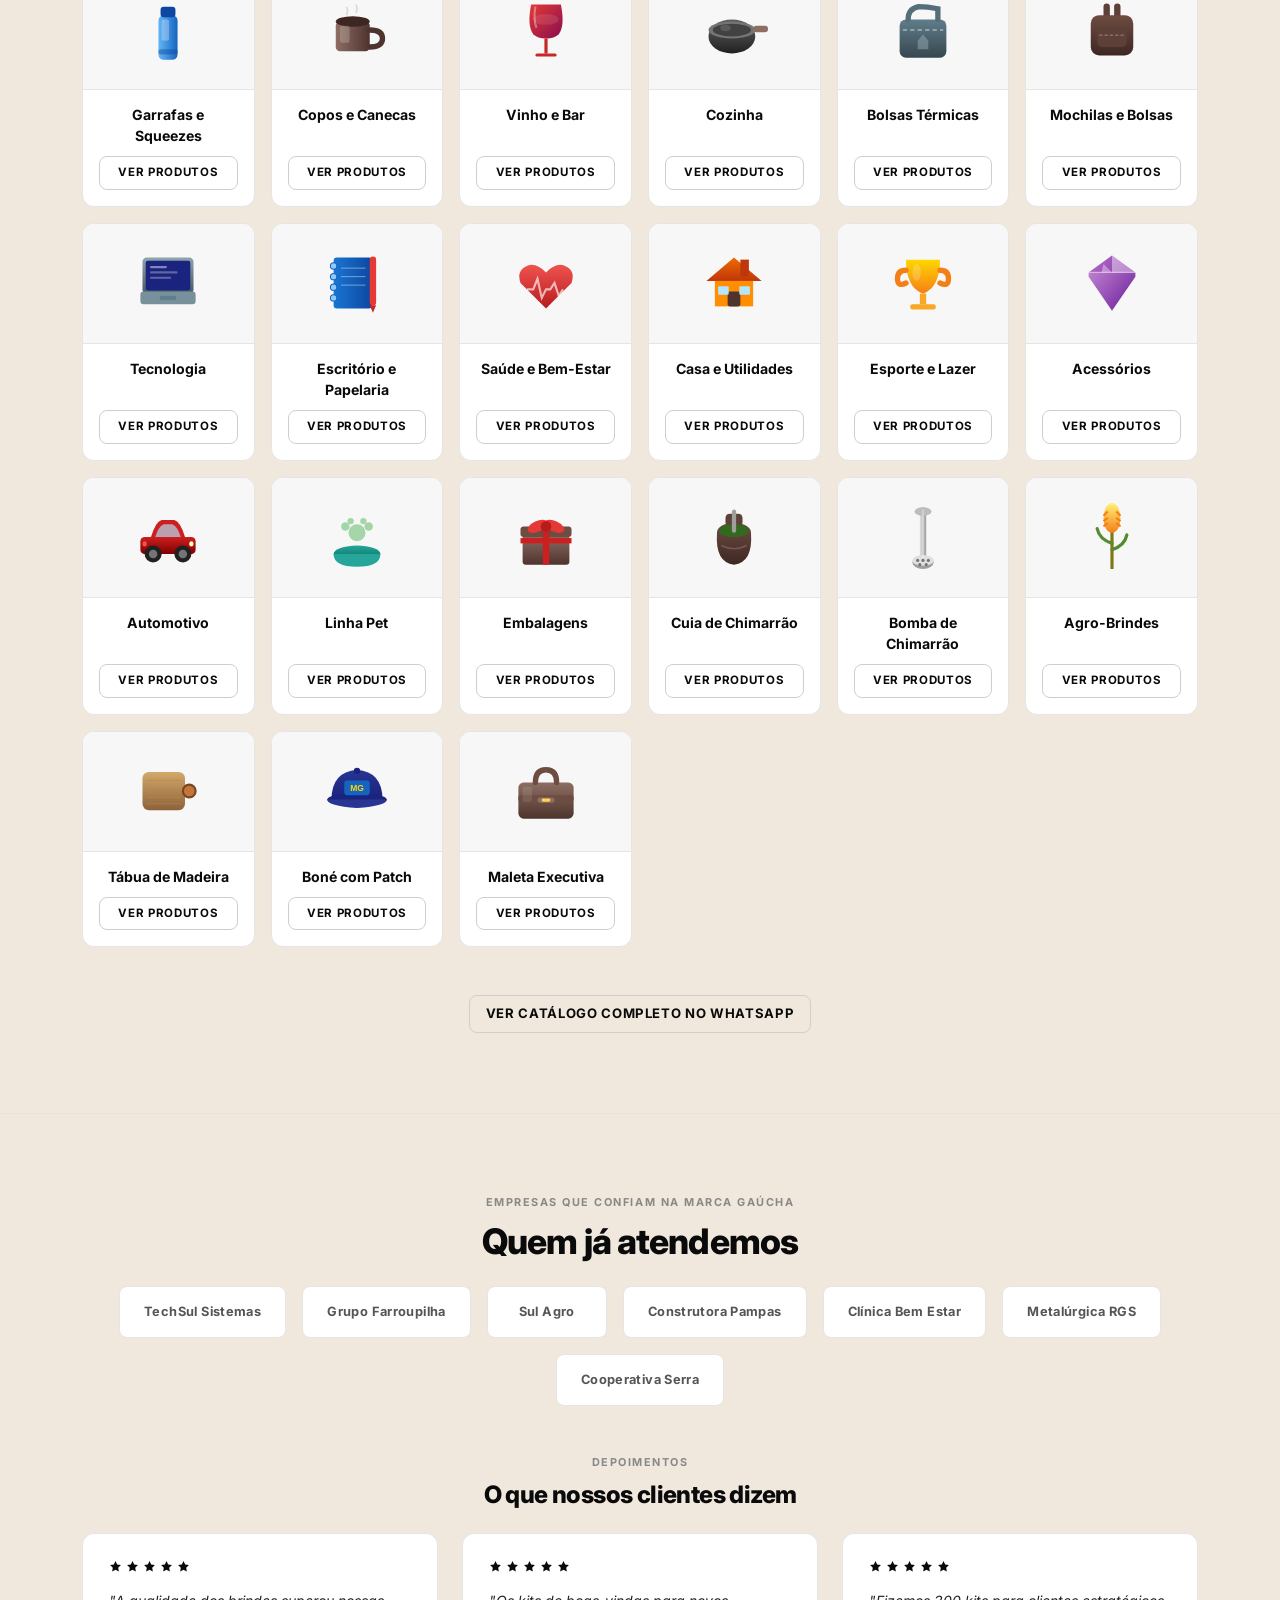
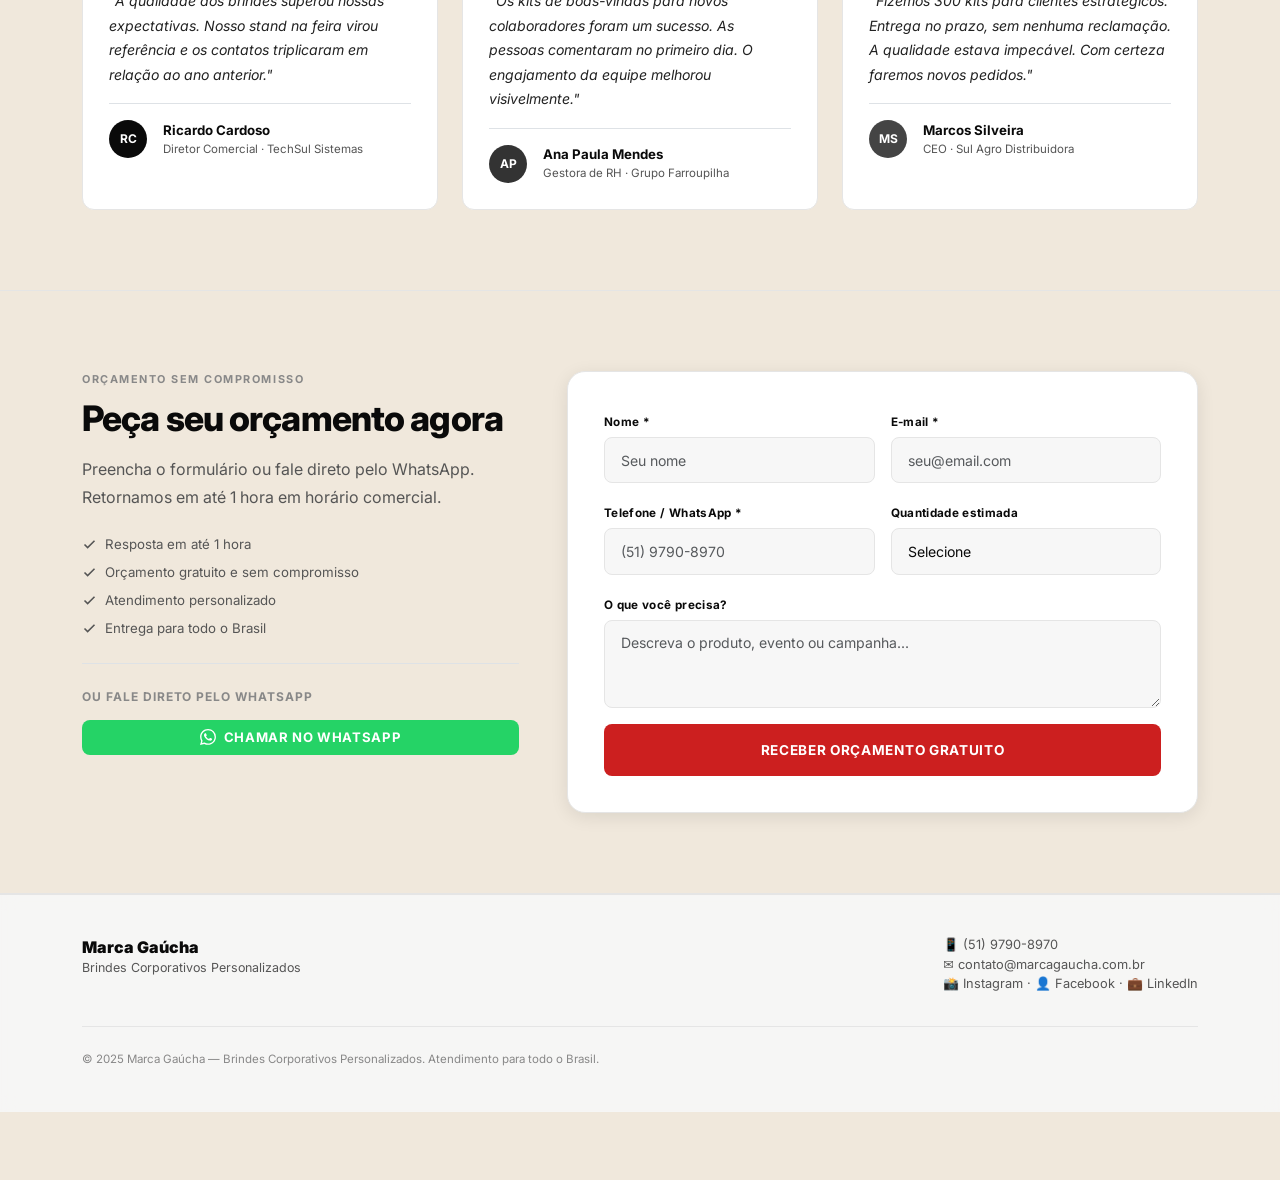
==== commit 24b0c864: "fix: remover botão WhatsApp do hero — manter só Ver Formulário Co-Authored-By: Claude Sonnet 4.6 <no" ====
--- a/index.html
+++ b/index.html
@@ -70,11 +70,6 @@
         <h1 class="h-hero">Brindes Personalizados que Fortalecem a sua Marca e Impressionam Clientes.</h1>
         <p class="hero-subtitle">Brindes corporativos com identidade gaúcha, personalização a laser e bordados.</p>
         <div class="d-flex flex-wrap gap-3 align-items-center">
-          <a href="https://wa.me/555197908970?text=Ol%C3%A1%2C%20quero%20um%20or%C3%A7amento%20de%20brindes%20corporativos!"
-             class="btn btn-wa btn-hero d-flex align-items-center gap-2" target="_blank" rel="noopener">
-            <svg width="16" height="16" viewBox="0 0 24 24" fill="currentColor"><path d="M17.472 14.382c-.297-.149-1.758-.867-2.03-.967-.273-.099-.471-.148-.67.15-.197.297-.767.966-.94 1.164-.173.199-.347.223-.644.075-.297-.15-1.255-.463-2.39-1.475-.883-.788-1.48-1.761-1.653-2.059-.173-.297-.018-.458.13-.606.134-.133.298-.347.446-.52.149-.174.198-.298.298-.497.099-.198.05-.371-.025-.52-.075-.149-.669-1.612-.916-2.207-.242-.579-.487-.5-.669-.51-.173-.008-.371-.01-.57-.01-.198 0-.52.074-.792.372-.272.297-1.04 1.016-1.04 2.479 0 1.462 1.065 2.875 1.213 3.074.149.198 2.096 3.2 5.077 4.487.709.306 1.262.489 1.694.625.712.227 1.36.195 1.871.118.571-.085 1.758-.719 2.006-1.413.248-.694.248-1.289.173-1.413-.074-.124-.272-.198-.57-.347m-5.421 7.403h-.004a9.87 9.87 0 01-5.031-1.378l-.361-.214-3.741.982.998-3.648-.235-.374a9.86 9.86 0 01-1.51-5.26c.001-5.45 4.436-9.884 9.888-9.884 2.64 0 5.122 1.03 6.988 2.898a9.825 9.825 0 012.893 6.994c-.003 5.45-4.437 9.884-9.885 9.884m8.413-18.297A11.815 11.815 0 0012.05 0C5.495 0 .16 5.335.157 11.892c0 2.096.547 4.142 1.588 5.945L.057 24l6.305-1.654a11.882 11.882 0 005.683 1.448h.005c6.554 0 11.89-5.335 11.893-11.893a11.821 11.821 0 00-3.48-8.413z"/></svg>
-            WhatsApp
-          </a>
           <a href="#orcamento" class="btn btn-outline-custom btn-hero">Ver formulário</a>
         </div>
         <div class="d-flex flex-wrap align-items-center gap-3 mt-4">
--- a/css/styles.css
+++ b/css/styles.css
@@ -26,11 +26,26 @@
 body {
   font-family: 'Inter', system-ui, sans-serif;
   color: var(--ink);
-  background: #fff;
   padding-bottom: 68px;
   -webkit-font-smoothing: antialiased;
-}
-html { scroll-behavior: smooth; }
+  background-color: #f0e8dc;
+}
+body::before {
+  content: '';
+  position: absolute;
+  top: 0; left: 0;
+  width: 100%;
+  height: 100%;
+  background-image: url('../img/fundo-marca-gaucha.webp');
+  background-size: cover;
+  background-position: center top;
+  background-repeat: no-repeat;
+  filter: saturate(1.6) contrast(1.15) brightness(0.92);
+  z-index: 0;
+  pointer-events: none;
+}
+body > * { position: relative; z-index: 1; }
+html { scroll-behavior: smooth; min-height: 100%; }
 a { text-decoration: none; color: inherit; }
 
 /* ── Typography ─────────────────────────────────────────── */
@@ -84,7 +99,8 @@
   position: fixed;
   bottom: 0; left: 0; right: 0;
   z-index: 1050;
-  background: #fff;
+  background: rgba(255,255,255,.94);
+  backdrop-filter: blur(10px);
   border-top: 1px solid var(--border);
   padding: .7rem 1.25rem;
   box-shadow: 0 -2px 14px rgba(0,0,0,.08);
@@ -92,36 +108,24 @@
 .sticky-bar .btn { max-width: 240px; height: 44px; font-size: .77rem; flex: 1; }
 
 /* ── Navbar ─────────────────────────────────────────────── */
-.site-header { border-bottom: 1px solid var(--border); backdrop-filter: blur(10px); }
-.site-header.sticky-top { background: rgba(255,255,255,.97) !important; }
+.site-header { border-bottom: 1px solid var(--border); backdrop-filter: blur(14px); background: rgba(255,255,255,.88) !important; }
+.site-header.sticky-top { background: rgba(255,255,255,.92) !important; }
 .nav-link { font-size: .8rem; font-weight: 500; color: var(--ink-muted) !important; }
 .nav-link:hover { color: var(--ink) !important; }
 .navbar-toggler:focus { box-shadow: none; }
 
 /* ── Hero ───────────────────────────────────────────────── */
 .hero {
-  position: relative;
   padding: 5.5rem 0 5rem;
   border-bottom: 1px solid var(--border);
-  background-image: url('../img/hero-bg.jpg');
-  background-size: cover;
-  background-position: center 35%;
-}
-.hero::before {
-  content: '';
-  position: absolute;
-  inset: 0;
-  background: rgba(255,255,255,0.72);
-  pointer-events: none;
-}
-.hero > .container { position: relative; z-index: 1; }
+}
 .hero-subtitle { font-size: 1rem; color: var(--ink-muted); line-height: 1.75; max-width: 52ch; margin: 1.25rem 0 2.25rem; }
 .hero-trust-badge { display: flex; align-items: center; gap: .4rem; font-size: .78rem; font-weight: 500; color: var(--ink-muted); }
 .trust-dot { width: 5px; height: 5px; border-radius: 50%; background: var(--border-2); display: inline-block; }
 
 /* ── Sections ───────────────────────────────────────────── */
-.section { padding: 5rem 0; background: #fff; }
-.section-alt { background: var(--surface); border-top: 1px solid var(--border); border-bottom: 1px solid var(--border); }
+.section { padding: 5rem 0; background: transparent; }
+.section-alt { background: transparent; border-top: 1px solid var(--border); border-bottom: 1px solid var(--border); }
 
 /* ── Benefit cards ──────────────────────────────────────── */
 .benefit-card {
@@ -214,7 +218,7 @@
 .form-label { font-size: .73rem; font-weight: 700; letter-spacing: .03em; color: var(--ink); margin-bottom: .35rem; }
 
 /* ── Footer ─────────────────────────────────────────────── */
-.footer { background: var(--surface); border-top: 1px solid var(--border); padding: 2.5rem 0 1.75rem; }
+.footer { background: rgba(247,247,247,.92); border-top: 1px solid var(--border); padding: 2.5rem 0 1.75rem; backdrop-filter: blur(8px); }
 .footer-logo { font-size: 1rem; font-weight: 900; color: var(--ink); }
 .footer-tagline { font-size: .78rem; color: var(--ink-muted); }
 .footer-contacts a { font-size: .8rem; color: var(--ink-muted); display: block; }
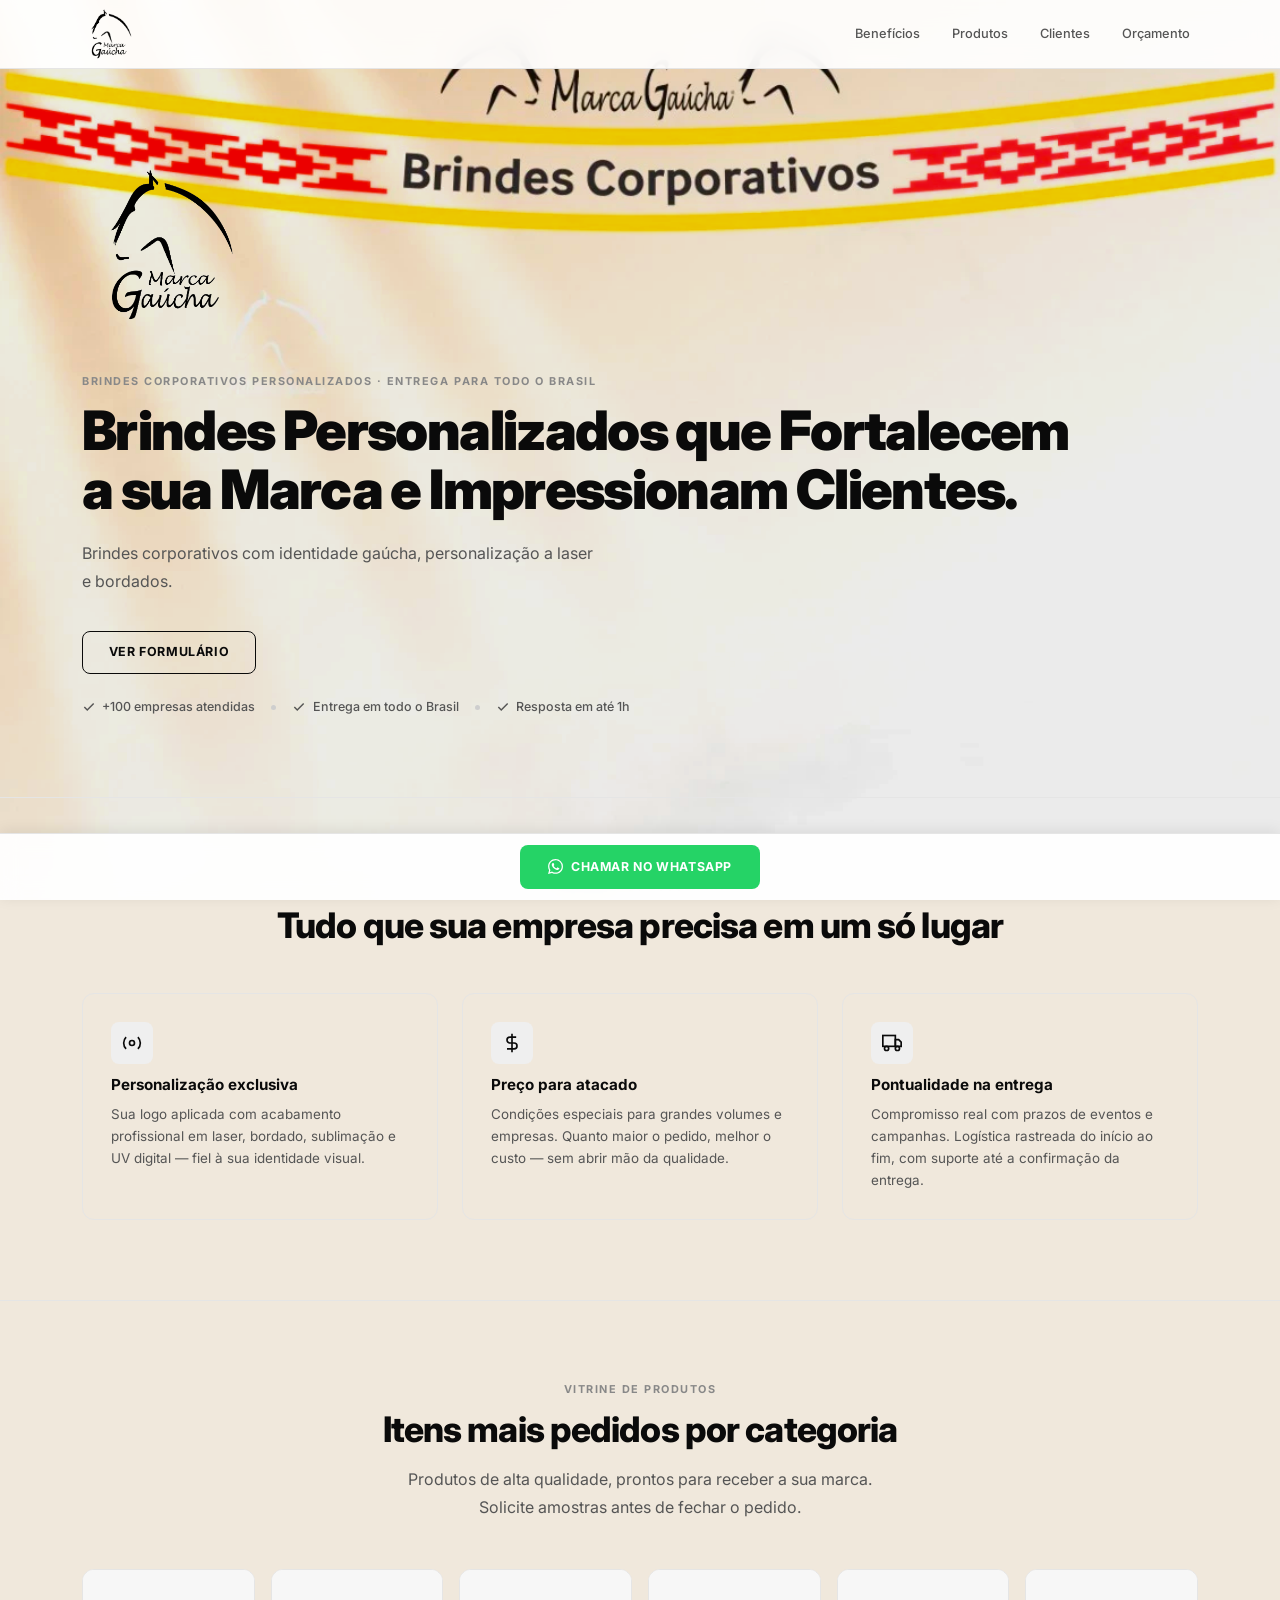
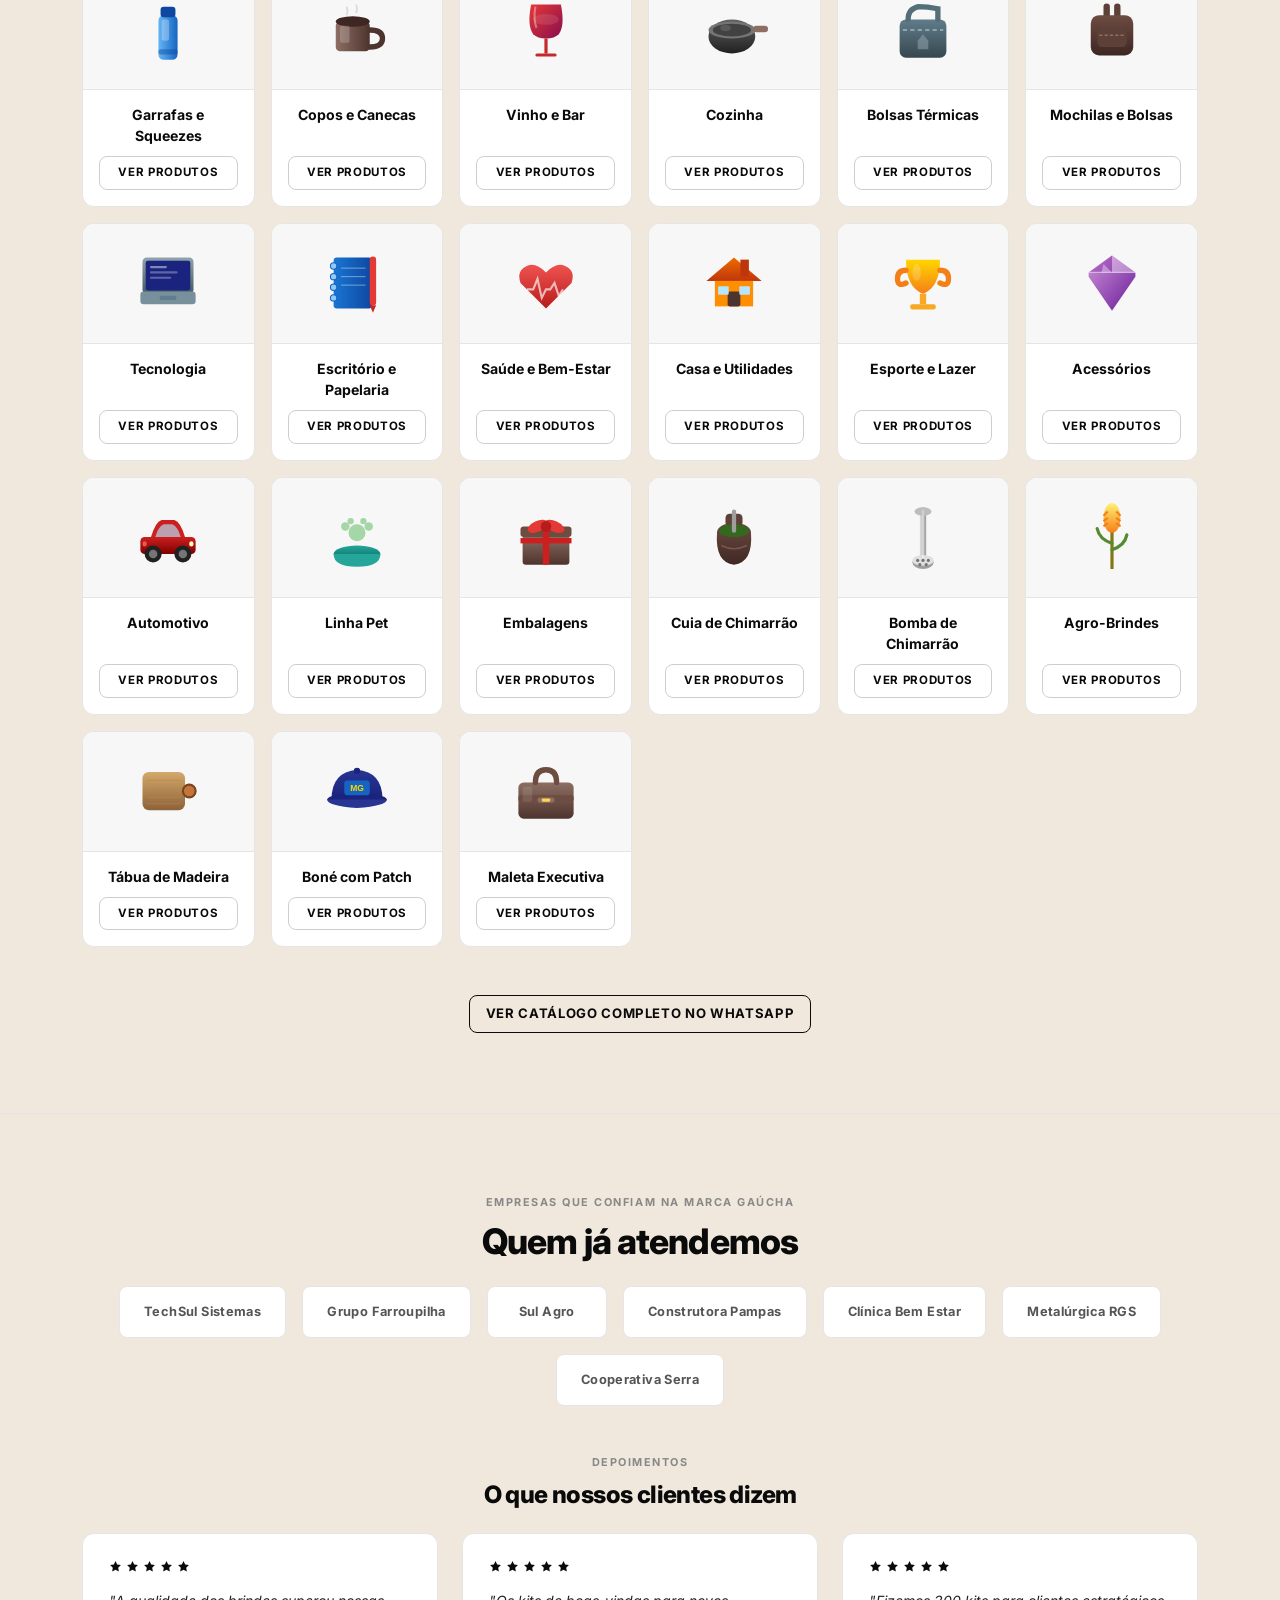
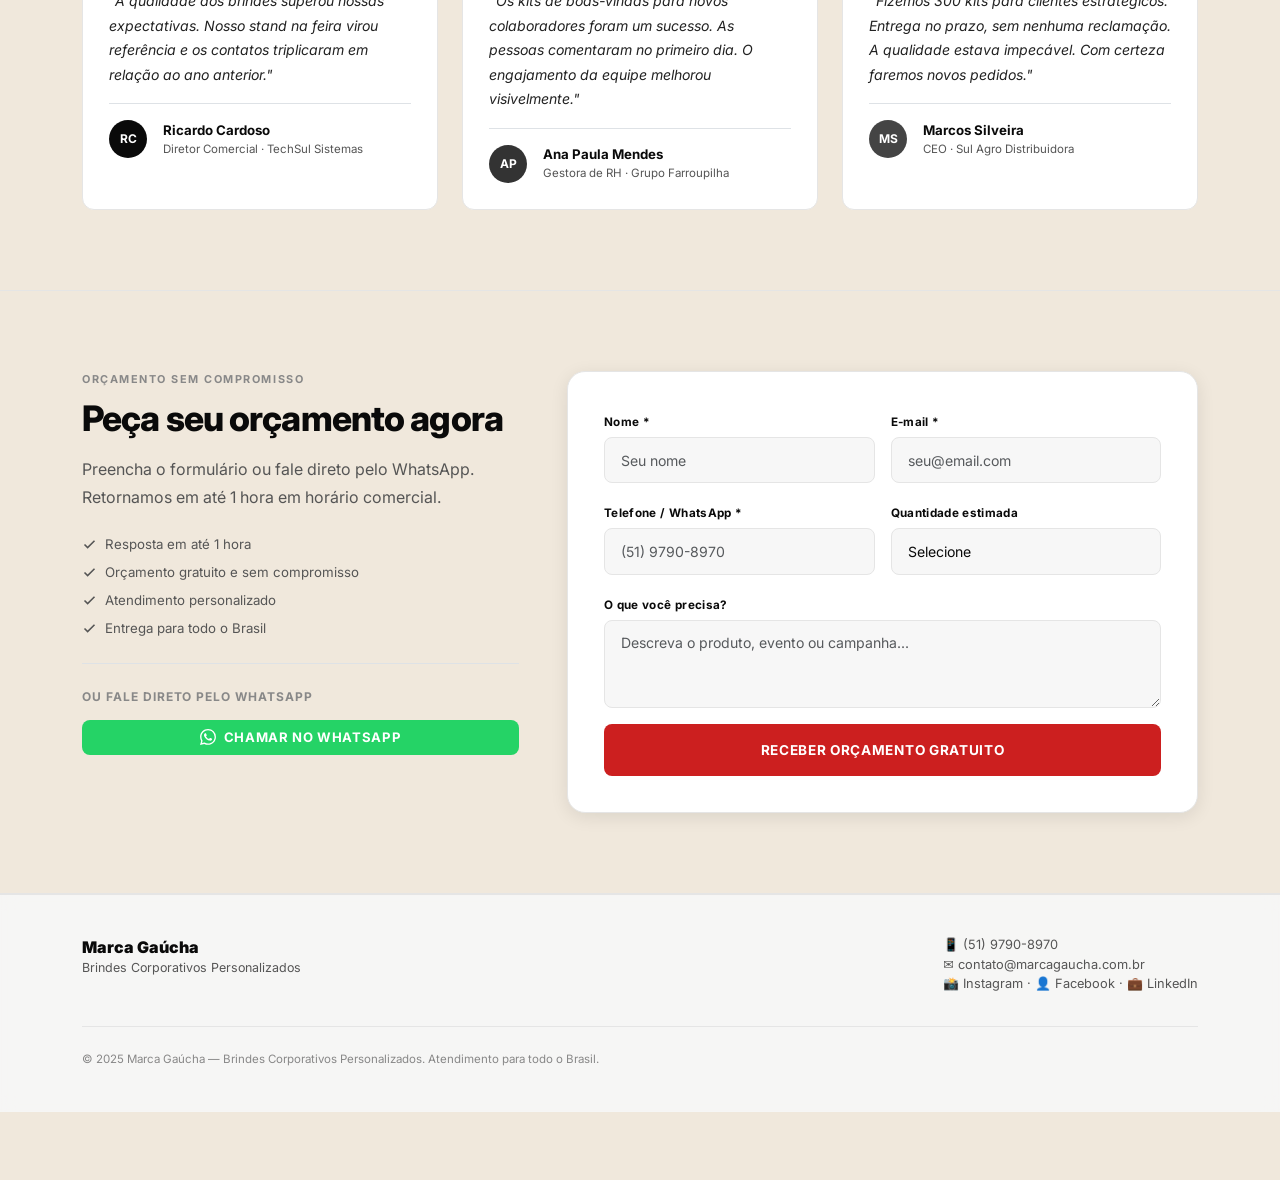
==== commit 41b65905: "fix: remover botão WhatsApp da navbar Co-Authored-By: Claude Sonnet 4.6 <noreply@anthropic.com>" ====
--- a/index.html
+++ b/index.html
@@ -45,14 +45,6 @@
         <li class="nav-item"><a class="nav-link" href="#produtos">Produtos</a></li>
         <li class="nav-item"><a class="nav-link" href="#clientes">Clientes</a></li>
         <li class="nav-item"><a class="nav-link" href="#orcamento">Orçamento</a></li>
-        <li class="nav-item ms-lg-2 mt-2 mt-lg-0">
-          <a href="https://wa.me/555197908970?text=Ol%C3%A1%2C%20quero%20um%20or%C3%A7amento!"
-             class="btn btn-wa d-flex align-items-center gap-2"
-             style="font-size:.75rem;padding:.6rem 1.1rem" target="_blank" rel="noopener">
-            <svg width="14" height="14" viewBox="0 0 24 24" fill="currentColor"><path d="M17.472 14.382c-.297-.149-1.758-.867-2.03-.967-.273-.099-.471-.148-.67.15-.197.297-.767.966-.94 1.164-.173.199-.347.223-.644.075-.297-.15-1.255-.463-2.39-1.475-.883-.788-1.48-1.761-1.653-2.059-.173-.297-.018-.458.13-.606.134-.133.298-.347.446-.52.149-.174.198-.298.298-.497.099-.198.05-.371-.025-.52-.075-.149-.669-1.612-.916-2.207-.242-.579-.487-.5-.669-.51-.173-.008-.371-.01-.57-.01-.198 0-.52.074-.792.372-.272.297-1.04 1.016-1.04 2.479 0 1.462 1.065 2.875 1.213 3.074.149.198 2.096 3.2 5.077 4.487.709.306 1.262.489 1.694.625.712.227 1.36.195 1.871.118.571-.085 1.758-.719 2.006-1.413.248-.694.248-1.289.173-1.413-.074-.124-.272-.198-.57-.347m-5.421 7.403h-.004a9.87 9.87 0 01-5.031-1.378l-.361-.214-3.741.982.998-3.648-.235-.374a9.86 9.86 0 01-1.51-5.26c.001-5.45 4.436-9.884 9.888-9.884 2.64 0 5.122 1.03 6.988 2.898a9.825 9.825 0 012.893 6.994c-.003 5.45-4.437 9.884-9.885 9.884m8.413-18.297A11.815 11.815 0 0012.05 0C5.495 0 .16 5.335.157 11.892c0 2.096.547 4.142 1.588 5.945L.057 24l6.305-1.654a11.882 11.882 0 005.683 1.448h.005c6.554 0 11.89-5.335 11.893-11.893a11.821 11.821 0 00-3.48-8.413z"/></svg>
-            WhatsApp
-          </a>
-        </li>
       </ul>
     </div>
   </div>
--- a/css/styles.css
+++ b/css/styles.css
@@ -90,7 +90,7 @@
 .btn-wa:hover { background: #1ebe5c; color: #fff; transform: translateY(-1px); }
 .btn-brand { background: var(--red); color: #fff; border: none; }
 .btn-brand:hover { background: var(--red-h); color: #fff; transform: translateY(-1px); box-shadow: 0 6px 22px rgba(204,31,31,.28); }
-.btn-outline-custom { background: transparent; border: 1.5px solid var(--border-2); color: var(--ink); }
+.btn-outline-custom { background: transparent; border: 1.5px solid var(--ink); color: var(--ink); }
 .btn-outline-custom:hover { background: var(--ink); color: #fff; border-color: var(--ink); }
 .btn-hero { padding: .7rem 1.6rem; font-size: .78rem; min-width: 160px; white-space: nowrap; justify-content: center; }
 
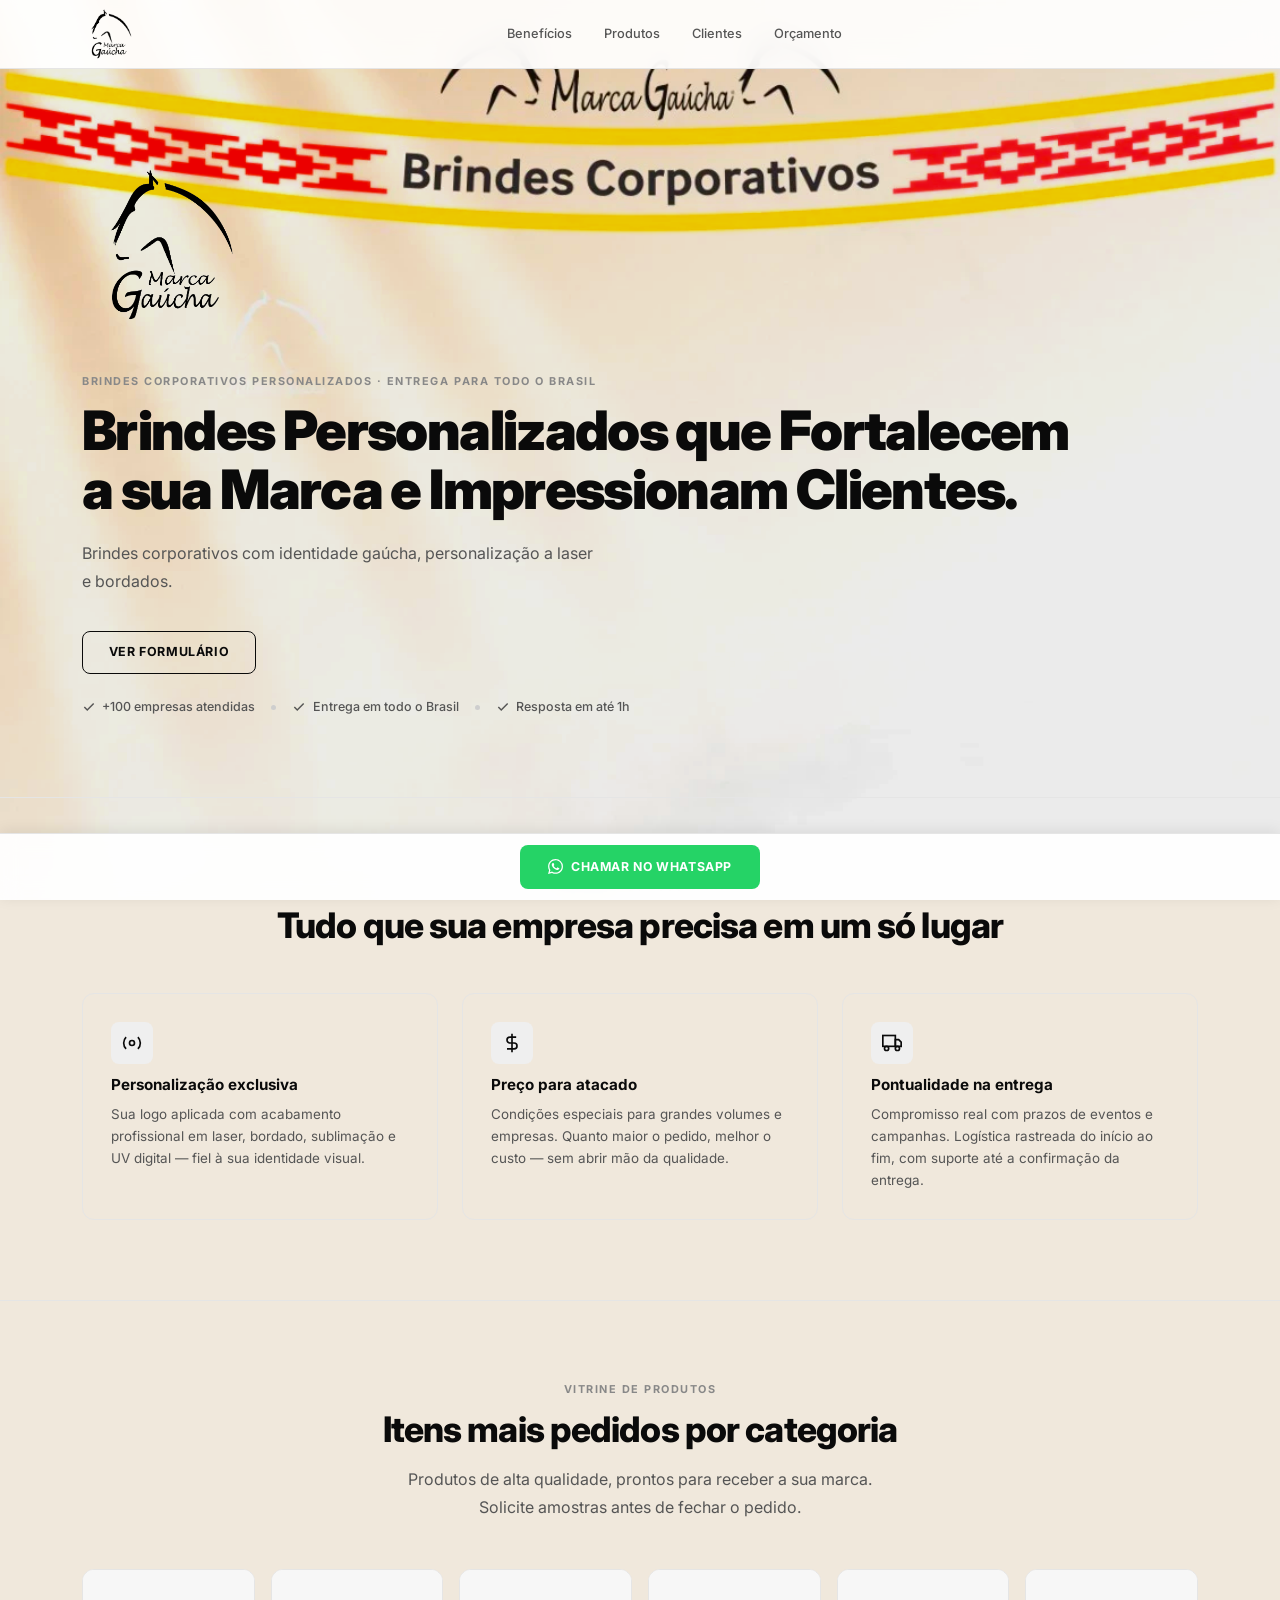
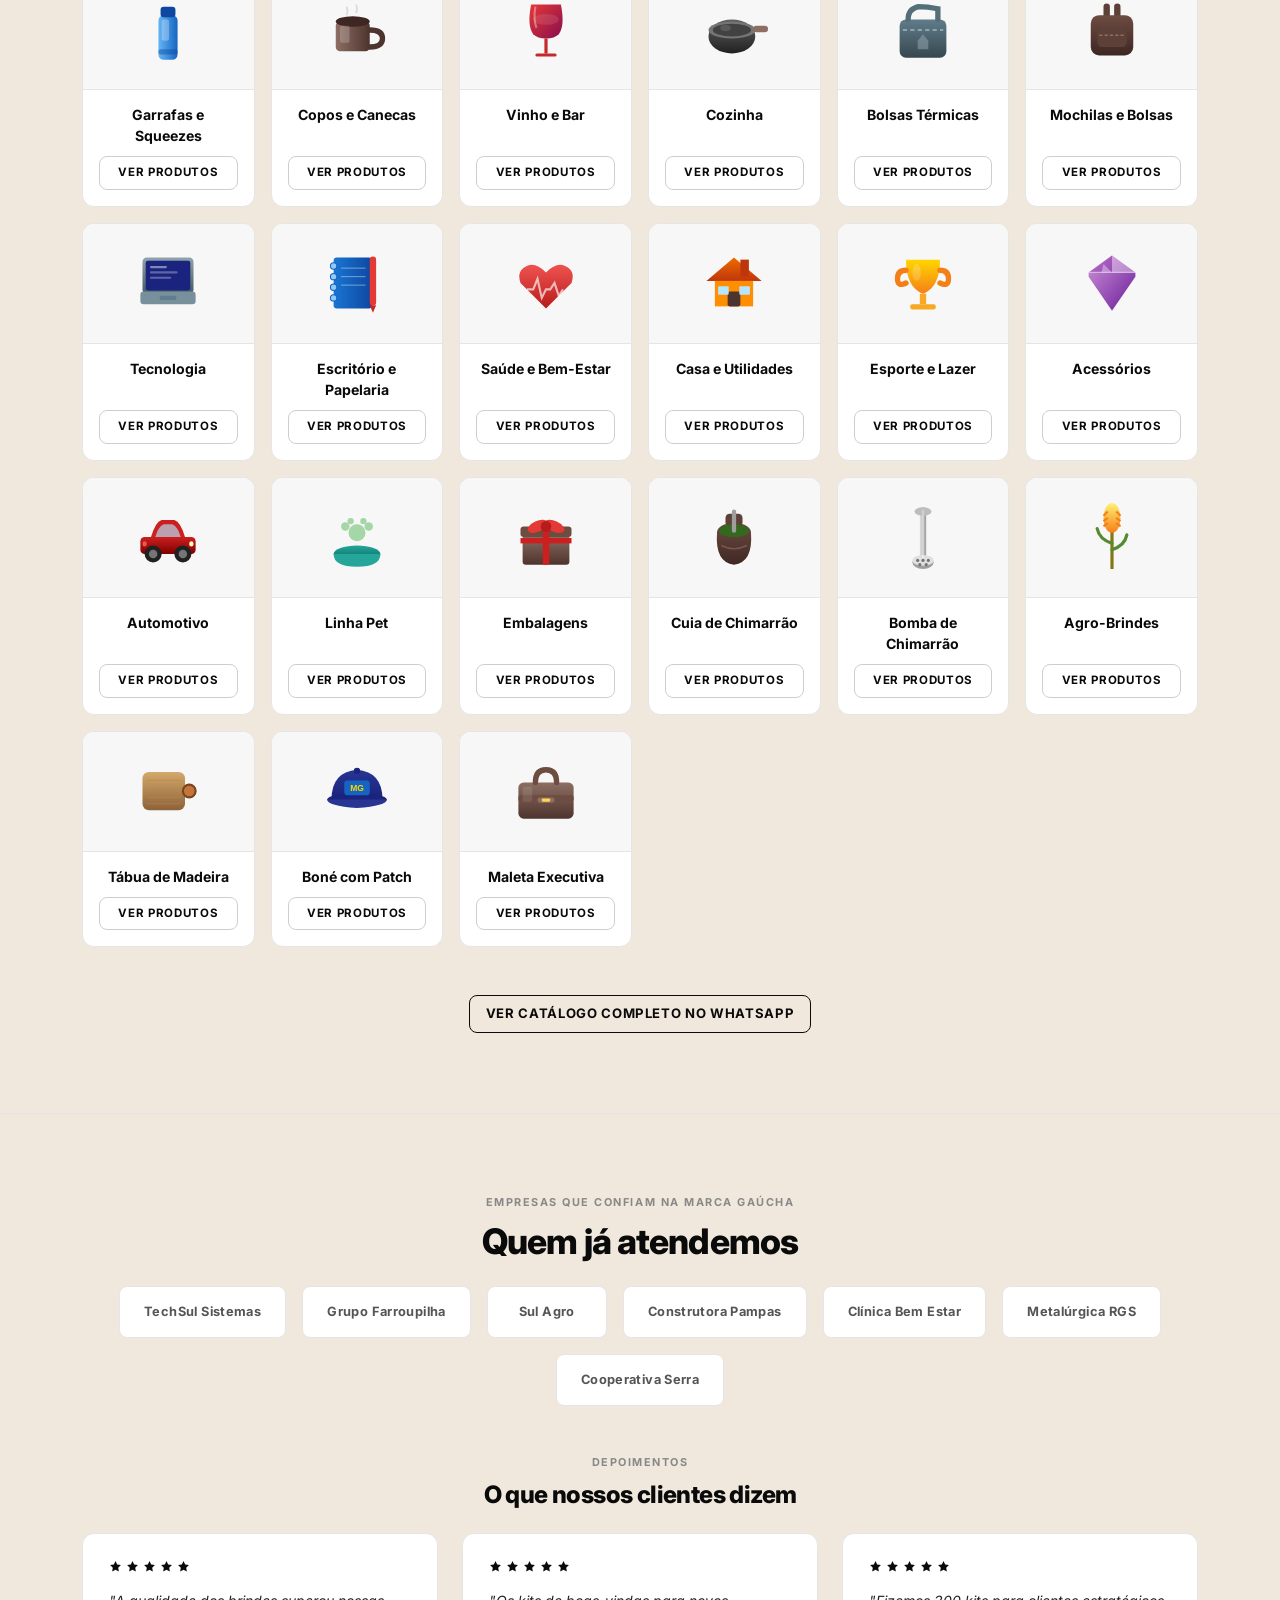
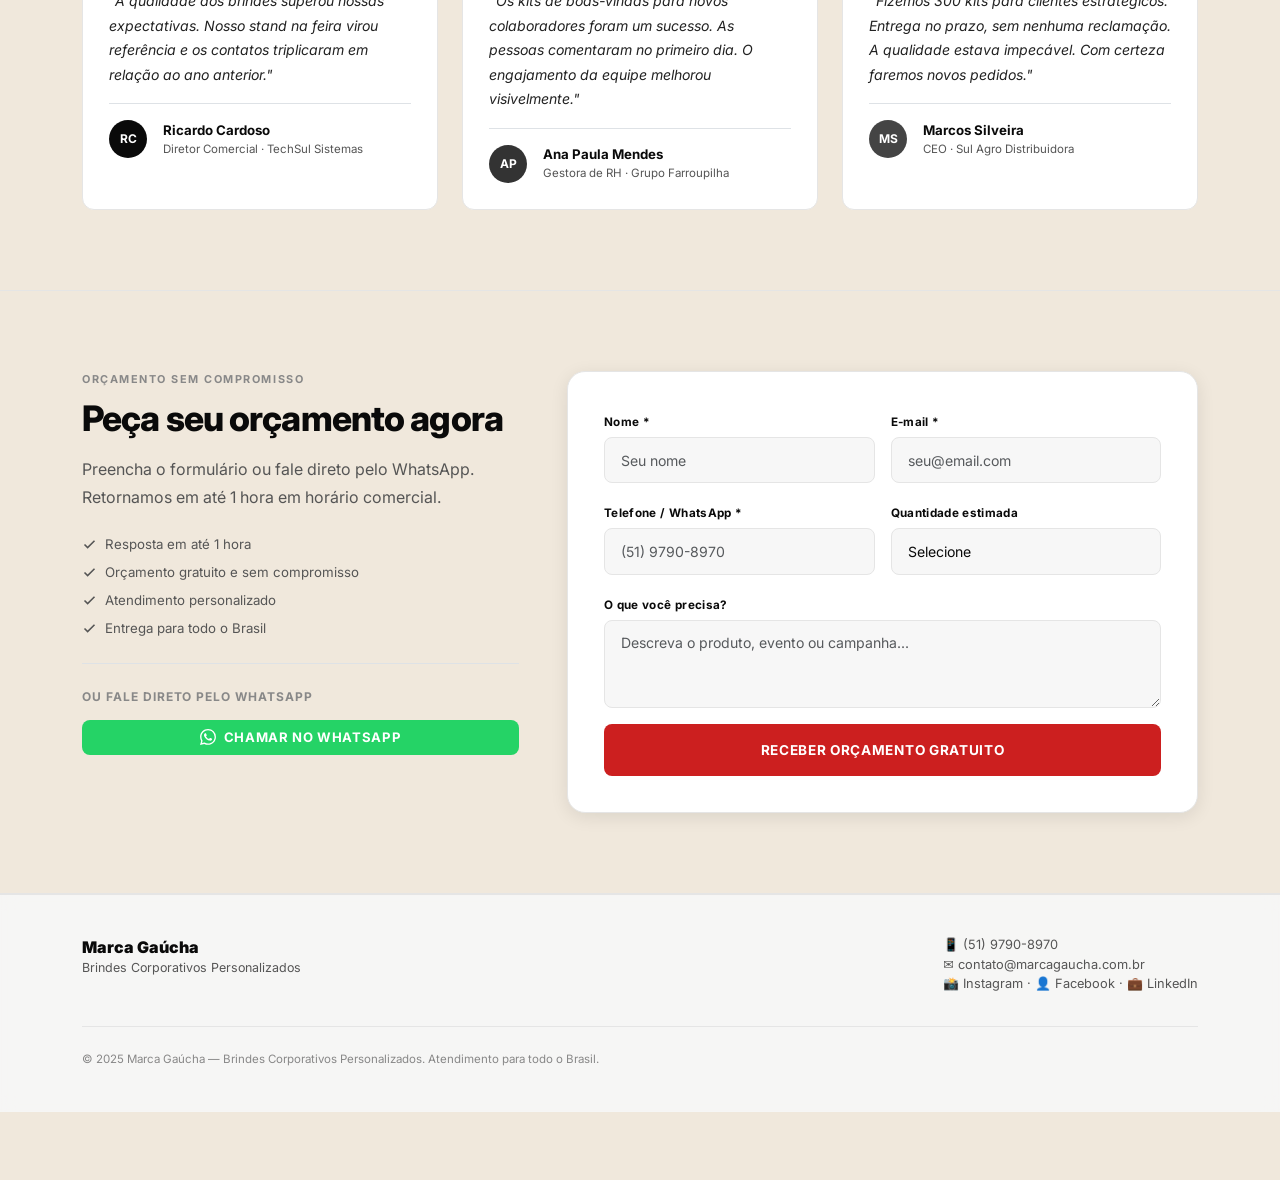
==== commit eb07b205: "fix: centralizar links da navbar (ms-auto → mx-auto) Co-Authored-By: Claude Sonnet 4.6 <noreply@anth" ====
--- a/index.html
+++ b/index.html
@@ -40,7 +40,7 @@
       <span class="navbar-toggler-icon"></span>
     </button>
     <div class="collapse navbar-collapse" id="navMenu">
-      <ul class="navbar-nav ms-auto align-items-lg-center gap-lg-3 gap-2 py-2 py-lg-0">
+      <ul class="navbar-nav mx-auto align-items-lg-center gap-lg-3 gap-2 py-2 py-lg-0">
         <li class="nav-item"><a class="nav-link" href="#beneficios">Benefícios</a></li>
         <li class="nav-item"><a class="nav-link" href="#produtos">Produtos</a></li>
         <li class="nav-item"><a class="nav-link" href="#clientes">Clientes</a></li>
